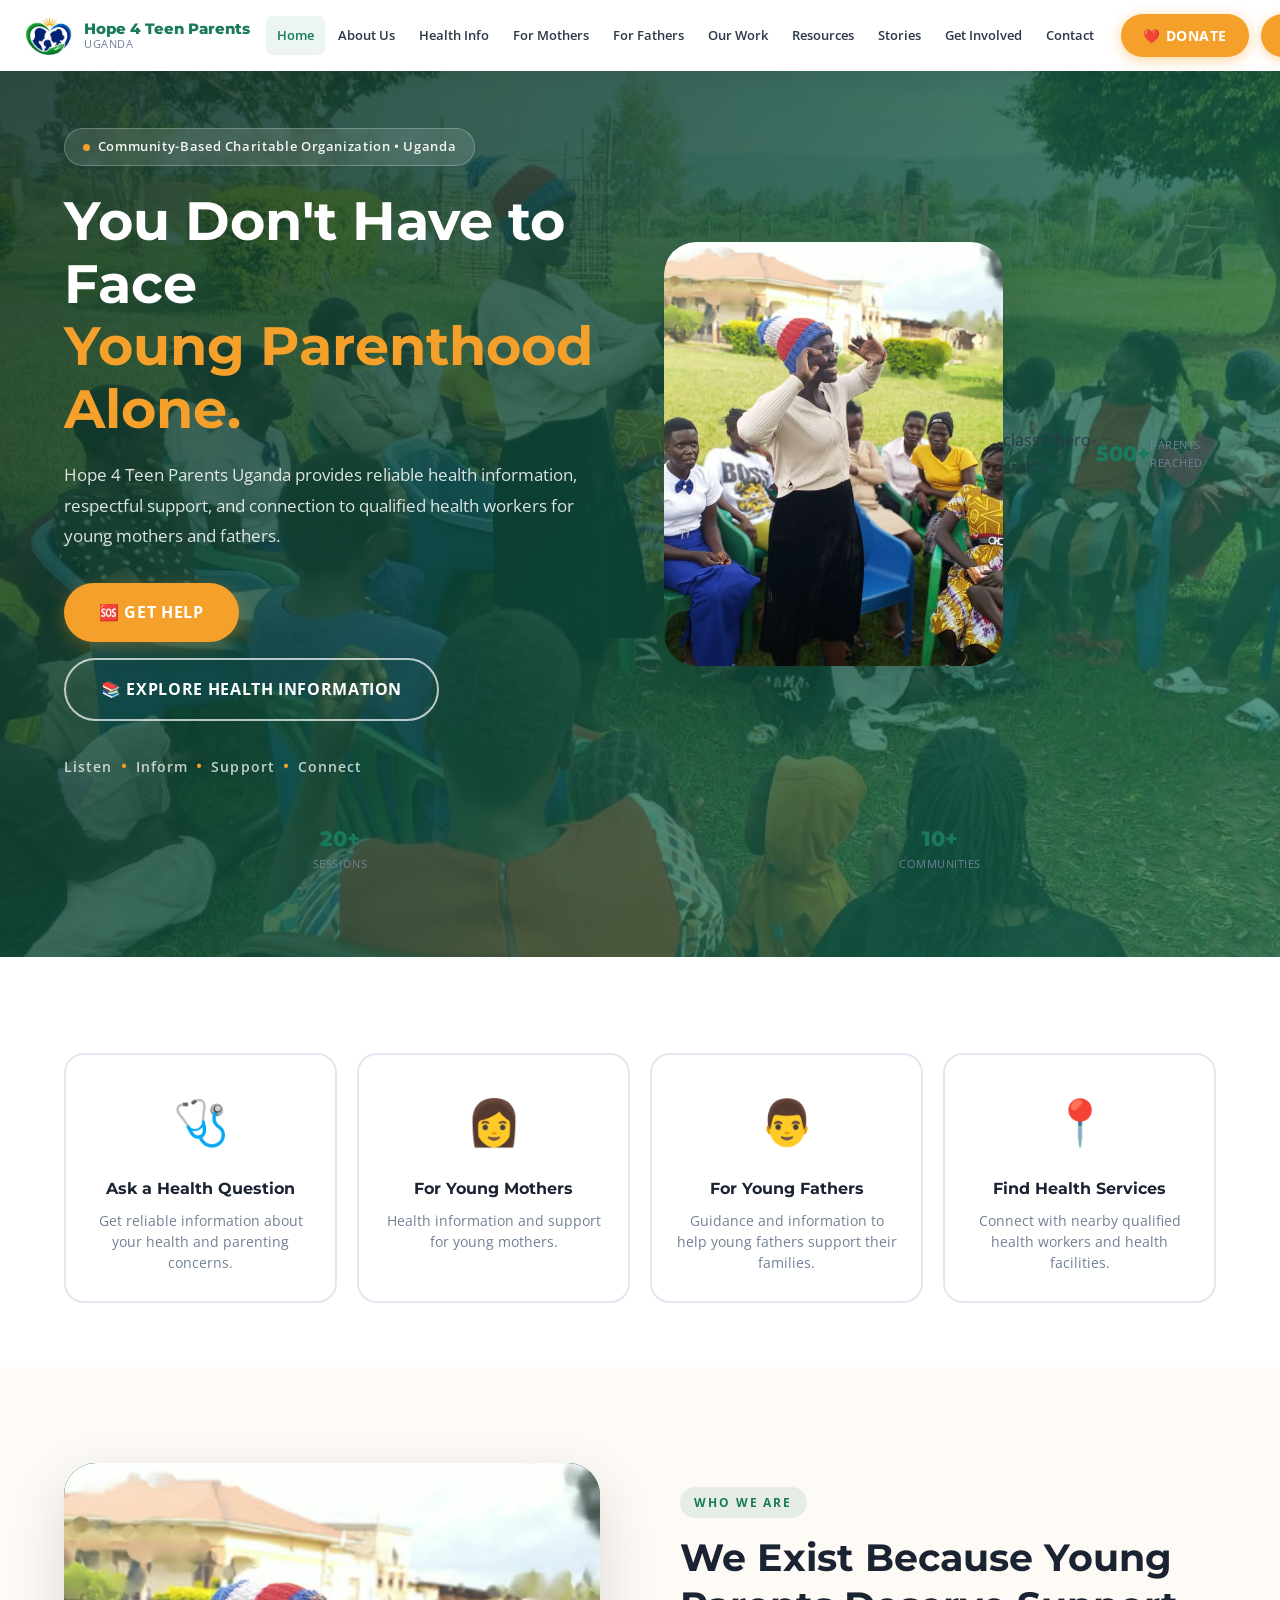
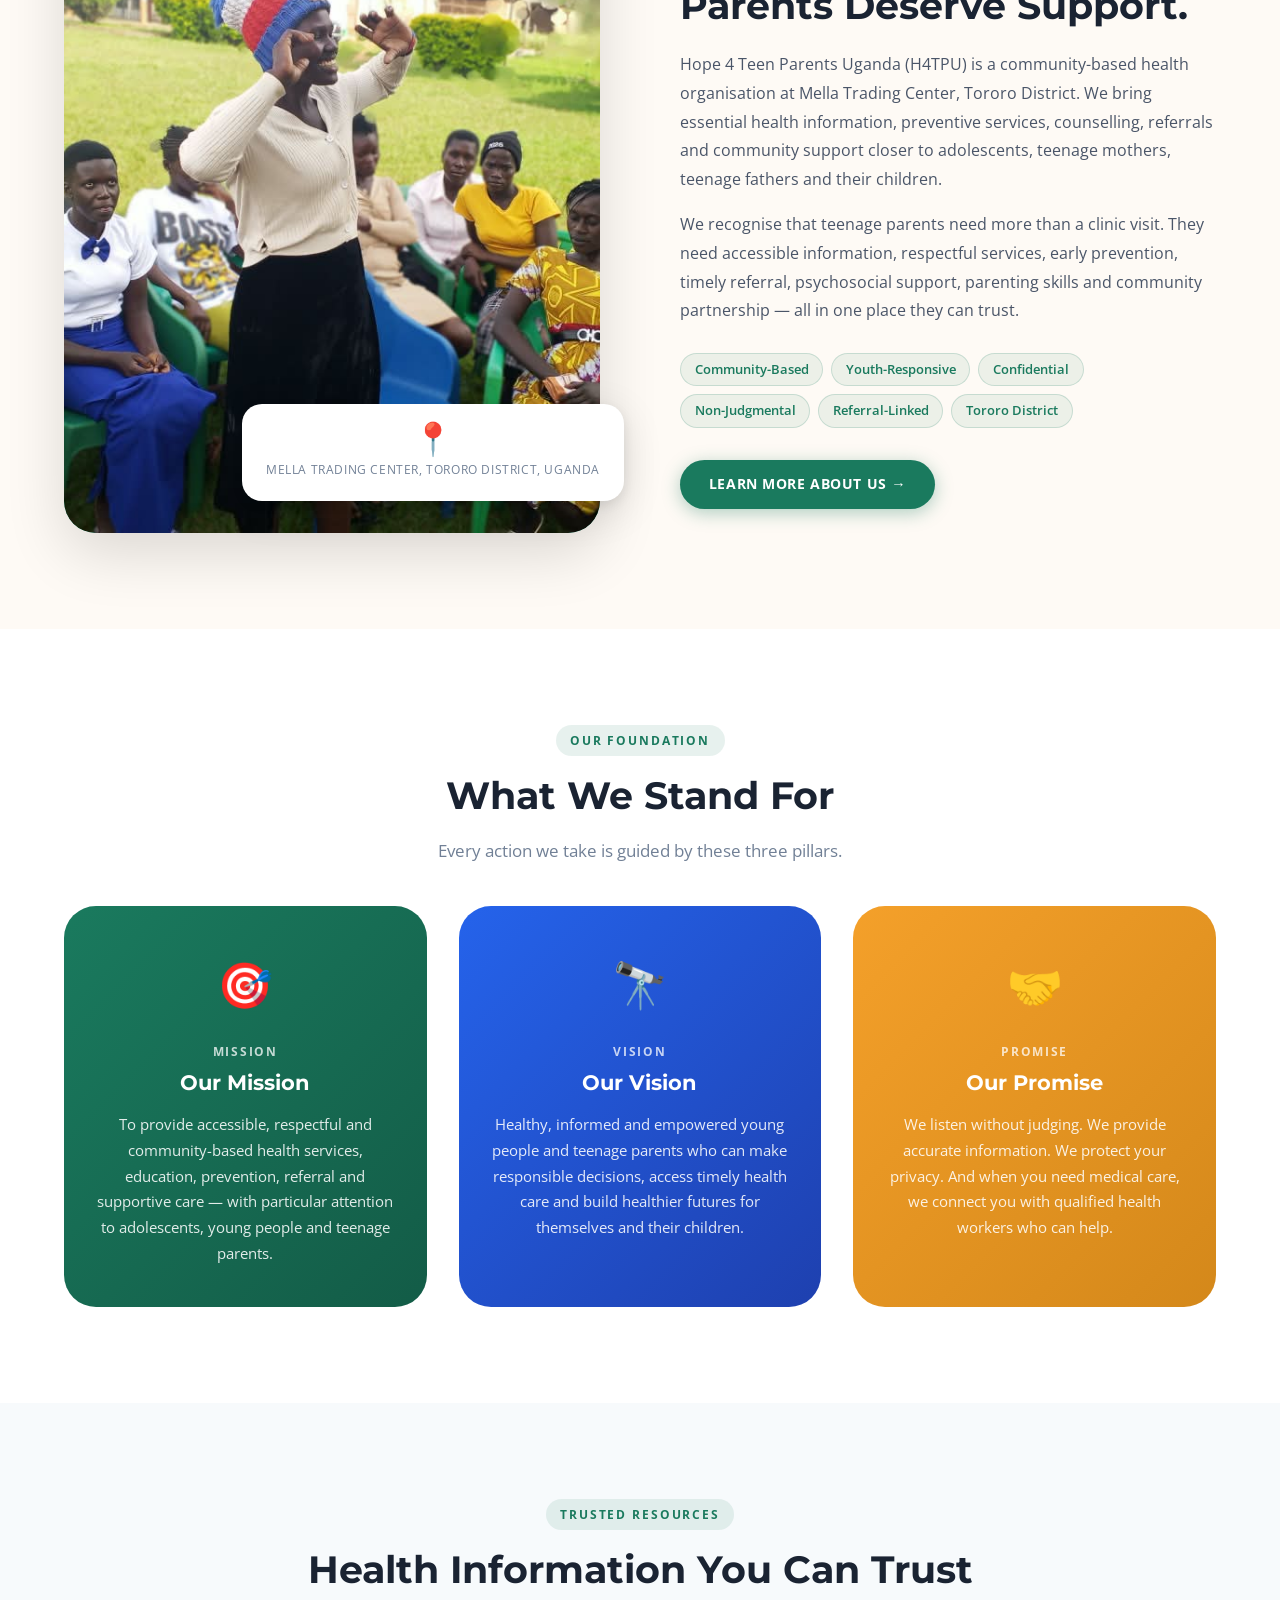
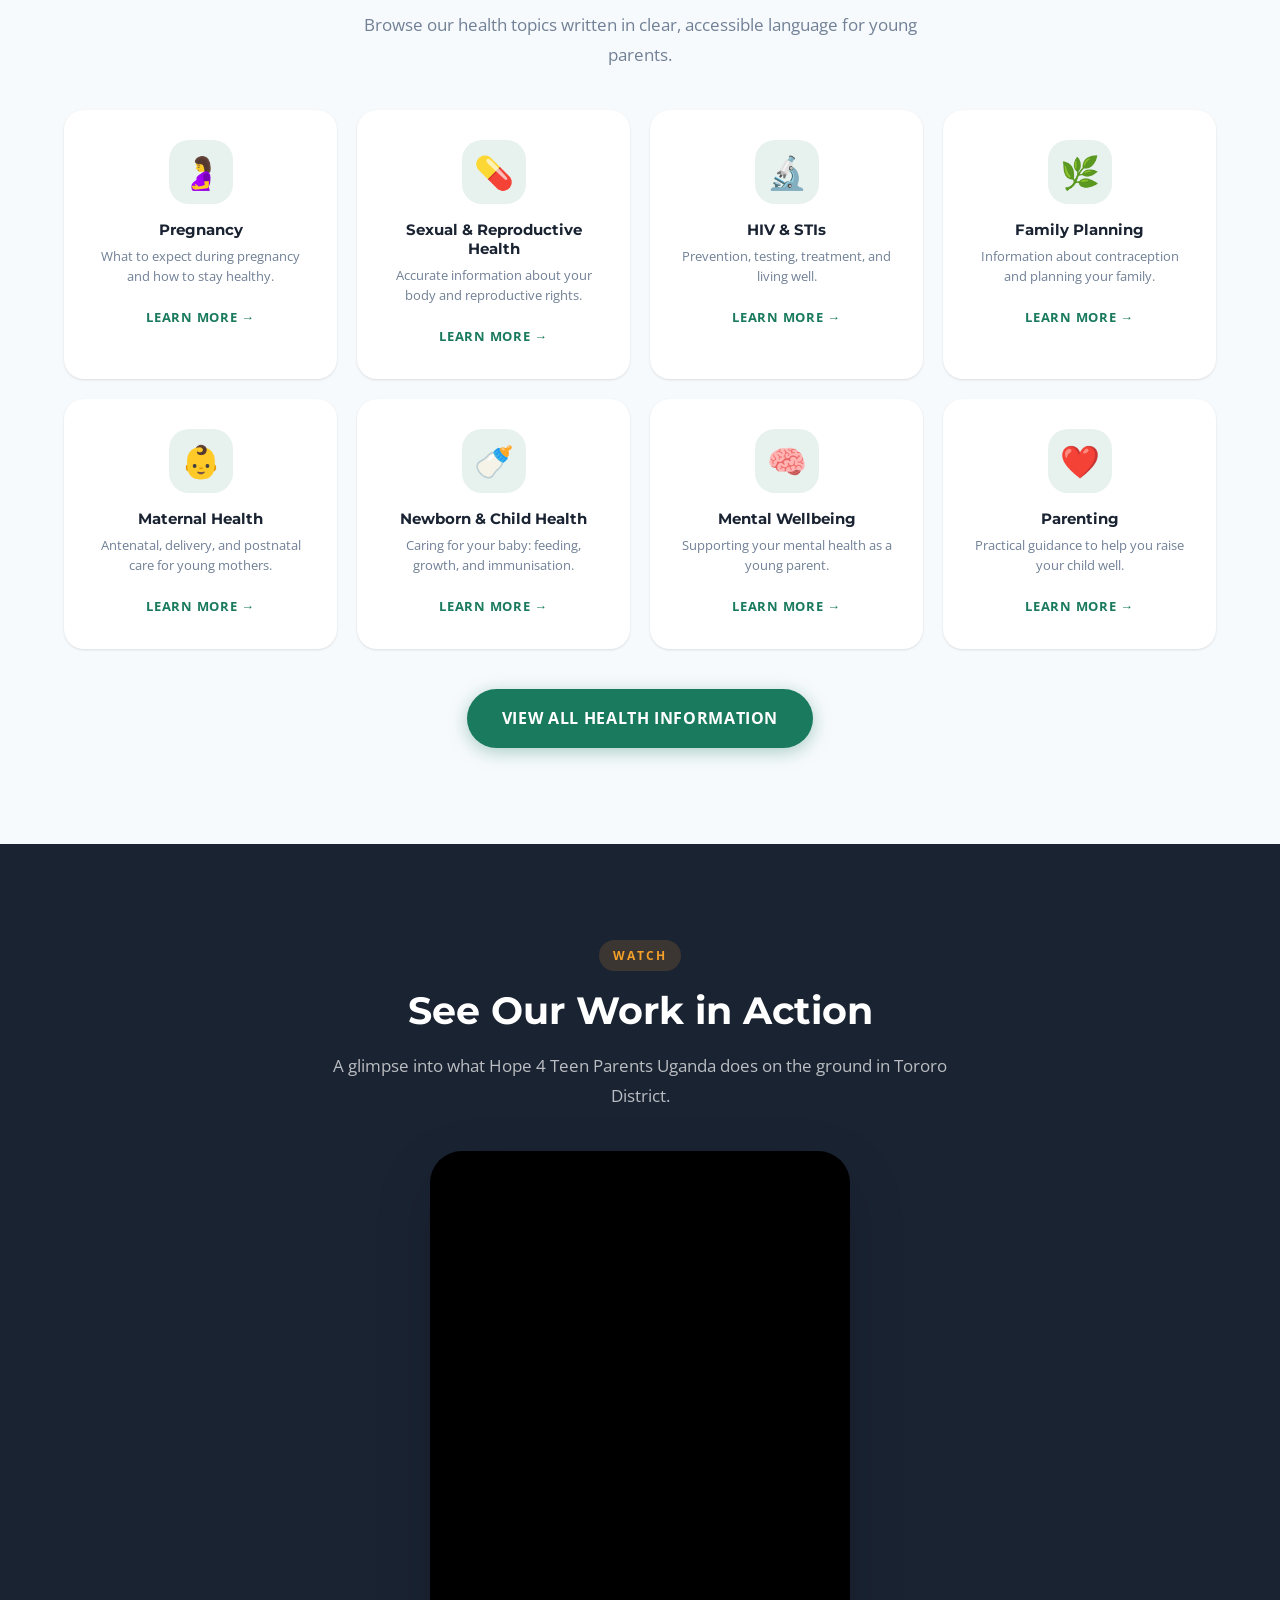
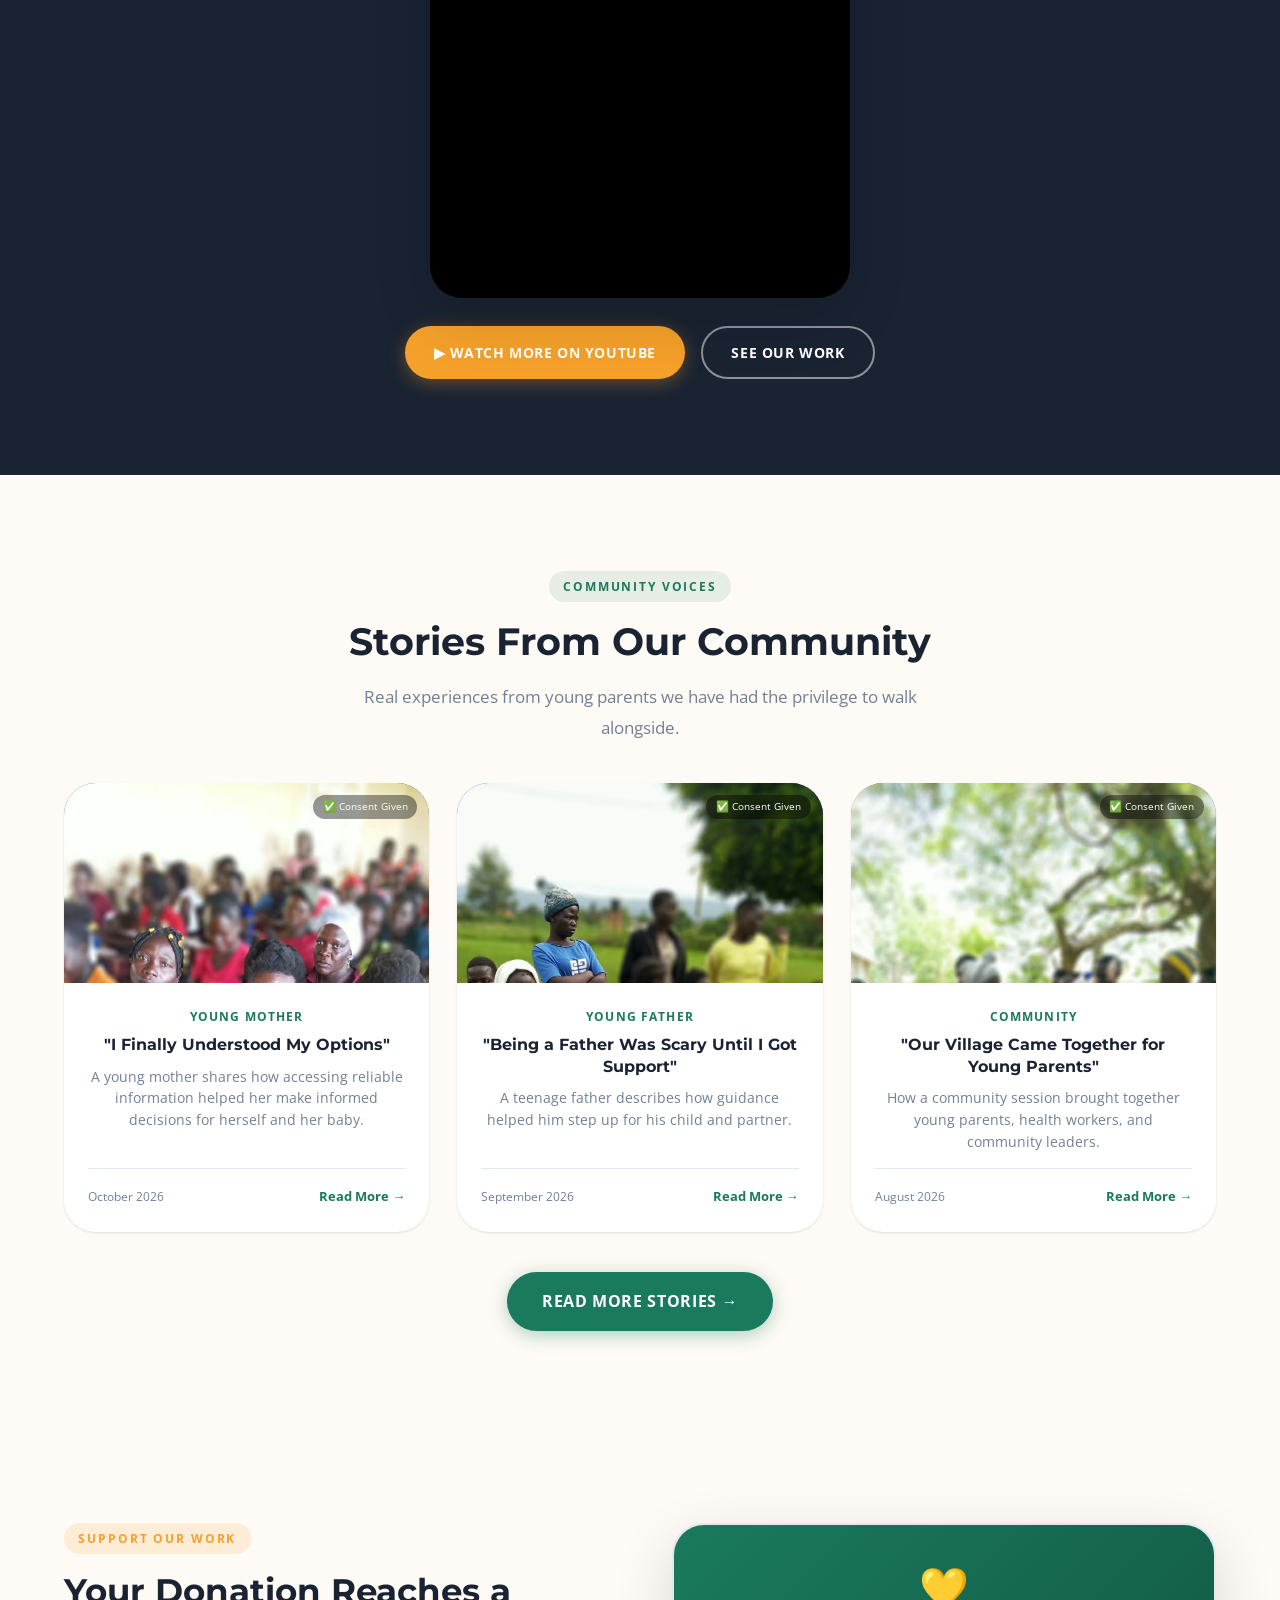
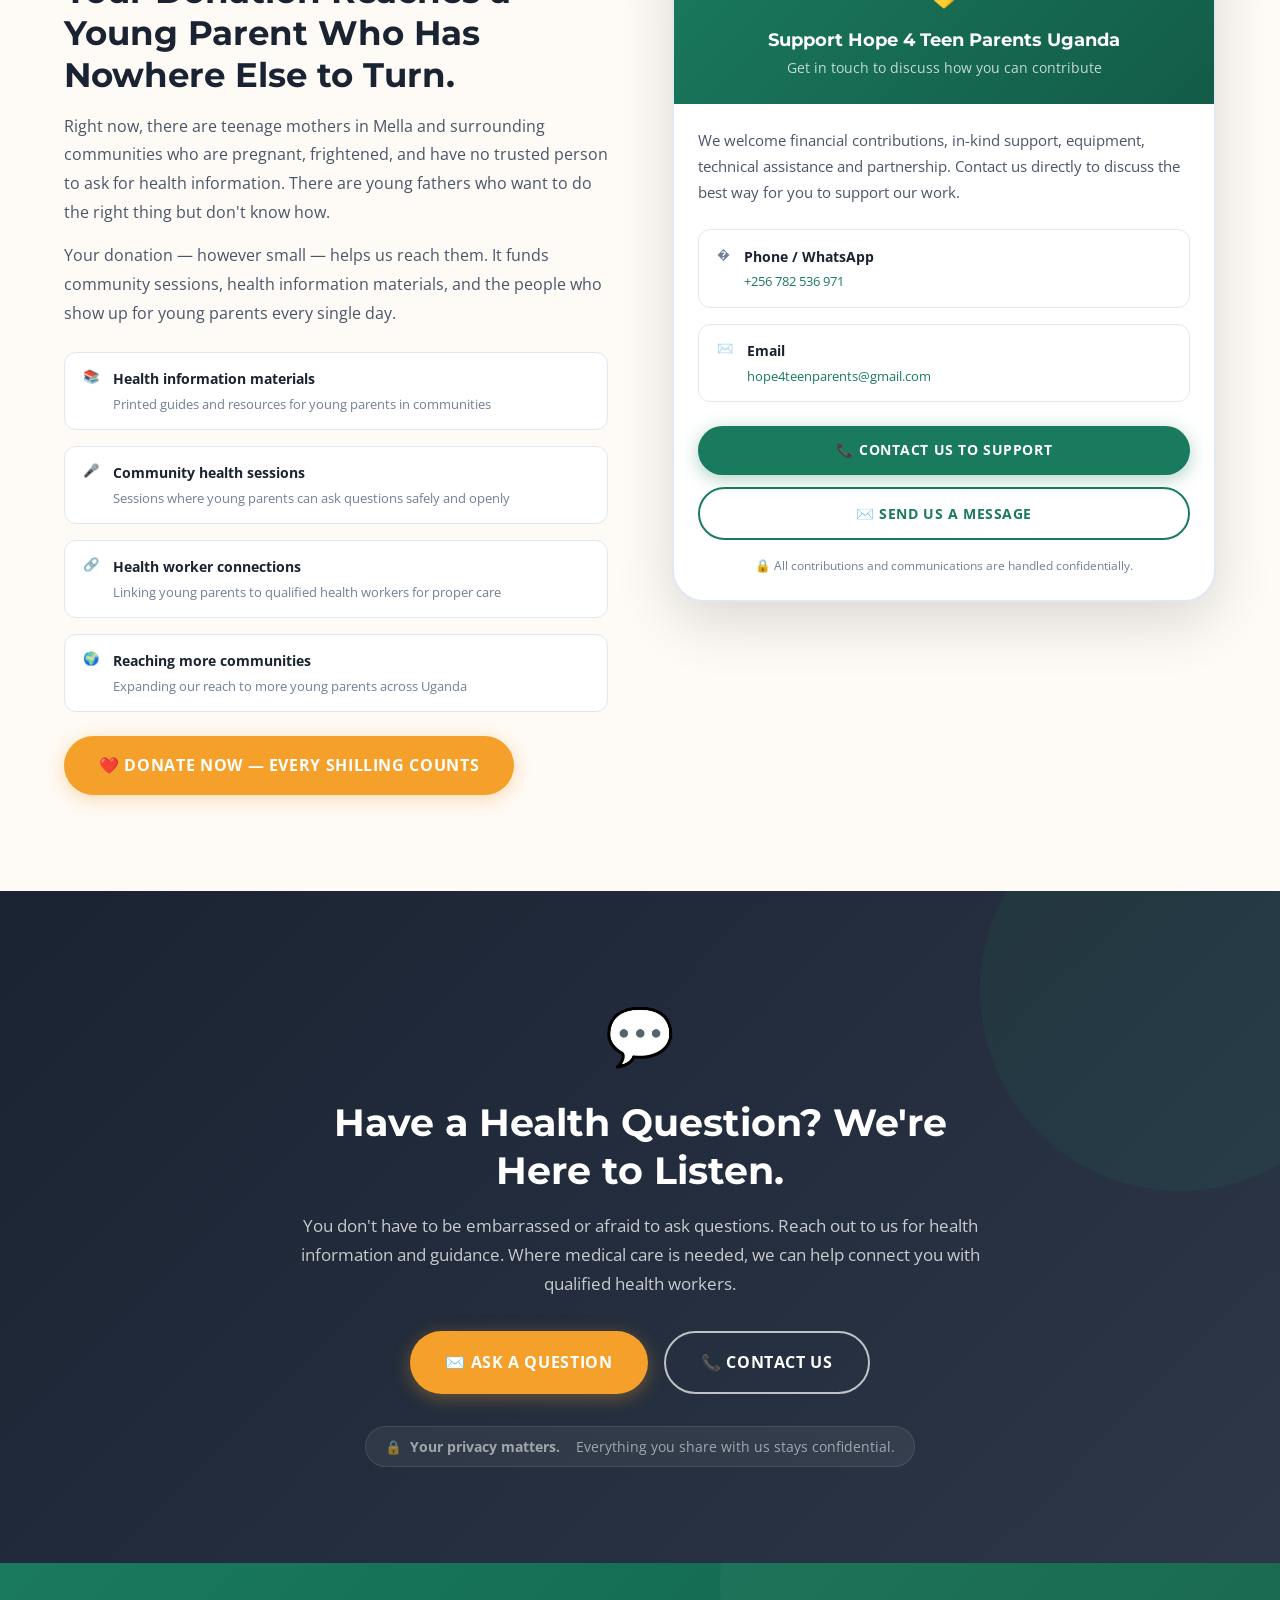
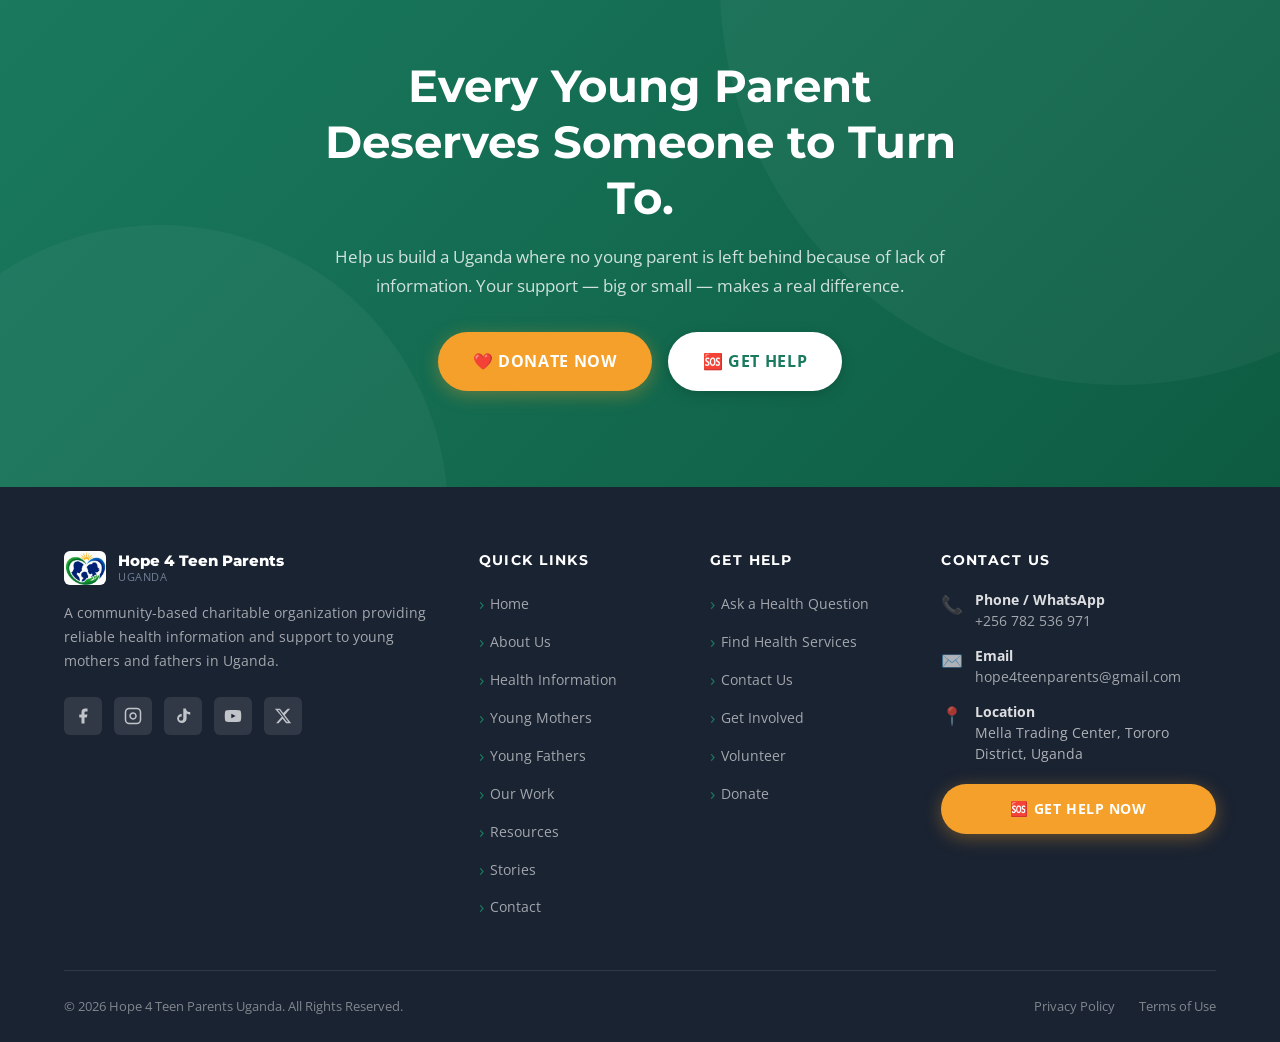
==== index.html @ 25122761 "Add Google Search Console verification tag" ====
﻿<!DOCTYPE html>
<html lang="en">
<head>
  <meta charset="UTF-8" />
  <meta name="viewport" content="width=device-width, initial-scale=1.0" />
  <meta name="description" content="Hope 4 Teen Parents Uganda provides reliable health information, respectful support and connection to qualified health workers for young mothers and fathers in Tororo District, Uganda." />
  <meta name="keywords" content="young parents Uganda, teenage mothers Uganda, teenage fathers Uganda, adolescent health Uganda, Tororo District health, maternal health Uganda, reproductive health Uganda, Hope 4 Teen Parents, community health Mella Trading Center" />
  <meta name="author" content="Hope 4 Teen Parents Uganda" />
  <meta name="robots" content="index, follow" />
  <meta property="og:title" content="Hope 4 Teen Parents Uganda | Health Information & Support for Young Parents" />
  <meta property="og:description" content="Hope 4 Teen Parents Uganda provides reliable health information, respectful support and connection to qualified health workers for young mothers and fathers in Tororo District, Uganda." />
  <meta property="og:url" content="https://edrine2003.github.io/help4teen/index.html" />
  <meta property="og:type" content="website" />
  <meta property="og:image" content="https://edrine2003.github.io/help4teen/w30.jpeg" />
  <meta name="twitter:card" content="summary_large_image" />
  <meta name="twitter:title" content="Hope 4 Teen Parents Uganda | Young Parents Health Support" />
  <meta name="twitter:description" content="Reliable health information and support for young parents in Tororo District, Uganda." />
  <meta name="twitter:image" content="https://edrine2003.github.io/help4teen/w30.jpeg" />
  <meta name="google-site-verification" content="f5GjqcRpHtdXl-nBkxO2Mn6RYJMoobeRhFcm1YEswAI" />
  <link rel="canonical" href="https://edrine2003.github.io/help4teen/index.html" />
  <title>Hope 4 Teen Parents Uganda | Health Information & Support for Young Parents in Tororo District</title>
  <link rel="preconnect" href="https://fonts.googleapis.com" />
  <link rel="preconnect" href="https://fonts.gstatic.com" crossorigin />
  <link href="https://fonts.googleapis.com/css2?family=Montserrat:wght@600;700;800&family=Open+Sans:wght@400;500;600&display=swap" rel="stylesheet" />
  <link rel="icon" href="data:image/svg+xml,<svg xmlns='http://www.w3.org/2000/svg' viewBox='0 0 32 32'><rect width='32' height='32' rx='8' fill='%231a7a5e'/><text x='50%' y='55%' dominant-baseline='middle' text-anchor='middle' font-size='18'>💚</text></svg>" />
  <!-- Structured Data — Google Rich Results -->
  <script type="application/ld+json">
  {
    "@context": "https://schema.org",
    "@type": "NGO",
    "name": "Hope 4 Teen Parents Uganda",
    "alternateName": "H4TPU",
    "url": "https://edrine2003.github.io/help4teen/",
    "logo": "https://edrine2003.github.io/help4teen/logo.png",
    "description": "Hope 4 Teen Parents Uganda is a community-based health organisation providing reliable health information, respectful support and connection to qualified health workers for young mothers and fathers in Tororo District, Uganda.",
    "address": {
      "@type": "PostalAddress",
      "streetAddress": "Mella Trading Center",
      "addressLocality": "Mella",
      "addressRegion": "Tororo District",
      "addressCountry": "UG"
    },
    "contactPoint": [
      {
        "@type": "ContactPoint",
        "telephone": "+256-782-536-971",
        "contactType": "customer support",
        "availableLanguage": "English"
      },
      {
        "@type": "ContactPoint",
        "telephone": "+256-755-057-678",
        "contactType": "customer support",
        "availableLanguage": "English"
      }
    ],
    "email": "hope4teenparents@gmail.com",
    "sameAs": [
      "https://www.facebook.com/HopeTeenparentsuganda",
      "https://www.instagram.com/hope4teenparentsuganda",
      "https://www.tiktok.com/@hope4teenparentsu",
      "https://youtube.com/@hope4teenparentsuganda",
      "https://twitter.com/hope4teenpatent"
    ],
    "areaServed": {
      "@type": "Place",
      "name": "Tororo District, Uganda"
    },
    "knowsAbout": [
      "Adolescent Health",
      "Maternal Health",
      "Reproductive Health",
      "HIV Prevention",
      "Family Planning",
      "Teenage Parents Support",
      "Community Health Education"
    ]
  }
  </script>

  <link rel="stylesheet" href="css/style.css" />
  <link rel="manifest" href="manifest.json" />
  <meta name="theme-color" content="#1a7a5e" />
  <meta name="mobile-web-app-capable" content="yes" />
  <meta name="apple-mobile-web-app-capable" content="yes" />
  <meta name="apple-mobile-web-app-status-bar-style" content="black-translucent" />
  <meta name="apple-mobile-web-app-title" content="H4TPU" />
  <link rel="apple-touch-icon" href="logo.png" />
</head>
<body>

  <!-- HEADER -->
  <header class="site-header" id="site-header" role="banner">
    <div class="header-inner">
      <a href="index.html" class="logo" aria-label="Hope 4 Teen Parents Uganda — Home">
        <div class="logo-icon logo-icon--img" aria-hidden="true">
          <img src="logo.png" alt="Hope 4 Teen Parents Uganda logo" />
        </div>
        <div class="logo-text">
          <span class="logo-name">Hope 4 Teen Parents</span>
          <span class="logo-sub">Uganda</span>
        </div>
      </a>
      <nav class="main-nav" role="navigation" aria-label="Main navigation">
        <ul class="nav-list">
          <li><a href="index.html" class="active" aria-current="page">Home</a></li>
          <li><a href="about.html">About Us</a></li>
          <li><a href="health-information.html">Health Info</a></li>
          <li><a href="young-mothers.html">For Mothers</a></li>
          <li><a href="young-fathers.html">For Fathers</a></li>
          <li><a href="our-work.html">Our Work</a></li>
          <li><a href="resources.html">Resources</a></li>
          <li><a href="stories.html">Stories</a></li>
          <li><a href="get-involved.html">Get Involved</a></li>
          <li><a href="contact.html">Contact</a></li>
        </ul>
      </nav>
      <div class="header-actions">
        <a href="get-involved.html#donate" class="btn btn-donate">❤️ DONATE</a>
        <a href="contact.html" class="btn btn-get-help">🆘 GET HELP</a>
        <button class="hamburger" id="hamburger" aria-label="Open navigation menu" aria-expanded="false" aria-controls="mobile-nav">
          <span></span><span></span><span></span>
        </button>
      </div>
    </div>
  </header>

  <!-- MOBILE NAV -->
  <nav class="mobile-nav" id="mobile-nav" aria-label="Mobile navigation">
    <ul class="mobile-nav-list">
      <li><a href="index.html">🏠 Home</a></li>
      <li><a href="about.html">ℹ️ About Us</a></li>
      <li><a href="health-information.html">🩺 Health Information</a></li>
      <li><a href="young-mothers.html">👩 For Young Mothers</a></li>
      <li><a href="young-fathers.html">👨 For Young Fathers</a></li>
      <li><a href="our-work.html">⚙️ Our Work</a></li>
      <li><a href="resources.html">📚 Resources</a></li>
      <li><a href="stories.html">📖 Stories</a></li>
      <li><a href="get-involved.html">🤝 Get Involved</a></li>
      <li><a href="contact.html">📞 Contact</a></li>
    </ul>
    <div class="mobile-nav-footer">
      <a href="contact.html" class="btn btn-primary btn-lg" style="justify-content:center;">🆘 GET HELP NOW</a>
      <a href="get-involved.html#donate" class="btn btn-secondary btn-lg" style="justify-content:center;">❤️ Donate</a>
    </div>
  </nav>

  <main>

    <!-- HERO -->
    <section class="hero" aria-labelledby="hero-heading">
      <div class="hero-bg-shapes" aria-hidden="true">
        <div class="hero-shape hero-shape-1"></div>
        <div class="hero-shape hero-shape-2"></div>
        <div class="hero-shape hero-shape-3"></div>
      </div>
      <div class="hero-container">
        <div class="hero-content">
          <div class="hero-badge">
            <span class="dot" aria-hidden="true"></span>
            Community-Based Charitable Organization &bull; Uganda
          </div>
          <h1 class="hero-title" id="hero-heading">
            You Don't Have to Face
            <span class="highlight">Young Parenthood Alone.</span>
          </h1>
          <p class="hero-text">
            Hope 4 Teen Parents Uganda provides reliable health information, respectful support, and connection to qualified health workers for young mothers and fathers.
          </p>
          <div class="hero-buttons">
            <a href="contact.html" class="btn btn-secondary btn-lg">🆘 GET HELP</a>
            <a href="health-information.html" class="btn btn-outline btn-lg">📚 Explore Health Information</a>
          </div>
          <div class="hero-trust">
            <span>Listen</span><span class="divider">•</span>
            <span>Inform</span><span class="divider">•</span>
            <span>Support</span><span class="divider">•</span>
            <span>Connect</span>
          </div>
        </div>
        <div class="hero-visual" aria-hidden="true">
          <div class="hero-image-frame">
            <img src="w30.jpeg" alt="Community facilitator leading a health session for young parents in Tororo District, Uganda" />
          </div> class="hero-stat"><span class="hero-stat-num" data-stat>500+</span><span class="hero-stat-label">Parents Reached</span></div>
            <div class="hero-stat"><span class="hero-stat-num" data-stat>20+</span><span class="hero-stat-label">Sessions</span></div>
            <div class="hero-stat"><span class="hero-stat-num" data-stat>10+</span><span class="hero-stat-label">Communities</span></div>
          </div>
        </div>
      </div>
    </section>

    <!-- QUICK HELP -->
    <section class="quick-help" aria-label="Quick help links">
      <div class="container">
        <div class="quick-help-grid">
          <a href="contact.html" class="quick-card reveal">
            <span class="quick-card-icon" aria-hidden="true">🩺</span>
            <div class="quick-card-title">Ask a Health Question</div>
            <p class="quick-card-text">Get reliable information about your health and parenting concerns.</p>
          </a>
          <a href="young-mothers.html" class="quick-card accent-rose reveal reveal-delay-1">
            <span class="quick-card-icon" aria-hidden="true">👩</span>
            <div class="quick-card-title">For Young Mothers</div>
            <p class="quick-card-text">Health information and support for young mothers.</p>
          </a>
          <a href="young-fathers.html" class="quick-card accent-amber reveal reveal-delay-2">
            <span class="quick-card-icon" aria-hidden="true">👨</span>
            <div class="quick-card-title">For Young Fathers</div>
            <p class="quick-card-text">Guidance and information to help young fathers support their families.</p>
          </a>
          <a href="contact.c41210.155.170tml" class="quick-card reveal reveal-delay-3">
            <span class="quick-card-icon" aria-hidden="true">📍</span>
            <div class="quick-card-title">Find Health Services</div>
            <p class="quick-card-text">Connect with nearby qualified health workers and health facilities.</p>
          </a>
        </div>
      </div>
    </section>

    <!-- BRIEF ABOUT -->
    <section class="about section-padding" aria-labelledby="about-heading">
      <div class="container">
        <div class="about-grid">
          <div class="about-image-wrap reveal">
            <div class="about-image-box about-image-box--photo" role="img" aria-label="Young parents reviewing health information together">
              <img src="w30.jpeg" alt="Community facilitator leading a session for young parents in Tororo District, Uganda" />
            </div>
            <div class="about-badge"><span class="about-badge-num">📍</span><span class="about-badge-label">Mella Trading Center, Tororo District, Uganda</span></div>
          </div>
          <div class="about-content reveal reveal-delay-2">
            <span class="section-label">Who We Are</span>
            <h2 id="about-heading">We Exist Because Young Parents Deserve Support.</h2>
            <p>Hope 4 Teen Parents Uganda (H4TPU) is a community-based health organisation at Mella Trading Center, Tororo District. We bring essential health information, preventive services, counselling, referrals and community support closer to adolescents, teenage mothers, teenage fathers and their children.</p>
            <p>We recognise that teenage parents need more than a clinic visit. They need accessible information, respectful services, early prevention, timely referral, psychosocial support, parenting skills and community partnership — all in one place they can trust.</p>
            <div class="about-tags">
              <span class="tag">Community-Based</span>
              <span class="tag">Youth-Responsive</span>
              <span class="tag">Confidential</span>
              <span class="tag">Non-Judgmental</span>
              <span class="tag">Referral-Linked</span>
              <span class="tag">Tororo District</span>
            </div>
            <a href="about.html" class="btn btn-primary">Learn More About Us →</a>
          </div>
        </div>
      </div>
    </section>

    <!-- MISSION / VISION / PROMISE -->
    <section class="mvp section-padding" aria-labelledby="mvp-heading">
      <div class="container text-center">
        <span class="section-label">Our Foundation</span>
        <h2 id="mvp-heading" class="section-title">What We Stand For</h2>
        <p class="section-subtitle">Every action we take is guided by these three pillars.</p>
        <div class="mvp-grid">
          <div class="mvp-card mission reveal">
            <span class="mvp-icon" aria-hidden="true">🎯</span>
            <div class="mvp-label">Mission</div>
            <h3>Our Mission</h3>
            <p>To provide accessible, respectful and community-based health services, education, prevention, referral and supportive care — with particular attention to adolescents, young people and teenage parents.</p>
          </div>
          <div class="mvp-card vision reveal reveal-delay-2">
            <span class="mvp-icon" aria-hidden="true">🔭</span>
            <div class="mvp-label">Vision</div>
            <h3>Our Vision</h3>
            <p>Healthy, informed and empowered young people and teenage parents who can make responsible decisions, access timely health care and build healthier futures for themselves and their children.</p>
          </div>
          <div class="mvp-card promise reveal reveal-delay-4">
            <span class="mvp-icon" aria-hidden="true">🤝</span>
            <div class="mvp-label">Promise</div>
            <h3>Our Promise</h3>
            <p>We listen without judging. We provide accurate information. We protect your privacy. And when you need medical care, we connect you with qualified health workers who can help.</p>
          </div>
        </div>
      </div>
    </section>

    <!-- HEALTH TOPICS PREVIEW -->
    <section class="health-info section-padding" aria-labelledby="health-preview-heading">
      <div class="container text-center">
        <span class="section-label">Trusted Resources</span>
        <h2 id="health-preview-heading" class="section-title">Health Information You Can Trust</h2>
        <p class="section-subtitle">Browse our health topics written in clear, accessible language for young parents.</p>
        <div class="health-grid">
          <article class="health-card reveal"><div class="health-card-icon">🤰</div><h4>Pregnancy</h4><p>What to expect during pregnancy and how to stay healthy.</p><a href="health-information.html" class="btn-link">Learn More →</a></article>
          <article class="health-card reveal reveal-delay-1"><div class="health-card-icon">💊</div><h4>Sexual &amp; Reproductive Health</h4><p>Accurate information about your body and reproductive rights.</p><a href="health-information.html" class="btn-link">Learn More →</a></article>
          <article class="health-card reveal reveal-delay-2"><div class="health-card-icon">🔬</div><h4>HIV &amp; STIs</h4><p>Prevention, testing, treatment, and living well.</p><a href="health-information.html" class="btn-link">Learn More →</a></article>
          <article class="health-card reveal reveal-delay-3"><div class="health-card-icon">🌿</div><h4>Family Planning</h4><p>Information about contraception and planning your family.</p><a href="health-information.html" class="btn-link">Learn More →</a></article>
          <article class="health-card reveal"><div class="health-card-icon">👶</div><h4>Maternal Health</h4><p>Antenatal, delivery, and postnatal care for young mothers.</p><a href="health-information.html" class="btn-link">Learn More →</a></article>
          <article class="health-card reveal reveal-delay-1"><div class="health-card-icon">🍼</div><h4>Newborn &amp; Child Health</h4><p>Caring for your baby: feeding, growth, and immunisation.</p><a href="health-information.html" class="btn-link">Learn More →</a></article>
          <article class="health-card reveal reveal-delay-2"><div class="health-card-icon">🧠</div><h4>Mental Wellbeing</h4><p>Supporting your mental health as a young parent.</p><a href="health-information.html" class="btn-link">Learn More →</a></article>
          <article class="health-card reveal reveal-delay-3"><div class="health-card-icon">❤️</div><h4>Parenting</h4><p>Practical guidance to help you raise your child well.</p><a href="health-information.html" class="btn-link">Learn More →</a></article>
        </div>
        <a href="health-information.html" class="btn btn-primary btn-lg">View All Health Information</a>
      </div>
    </section>

    <!-- VIDEO SECTION -->
    <section class="section-padding" style="background:var(--color-dark);" aria-labelledby="video-heading">
      <div class="container text-center">
        <span class="section-label" style="color:var(--color-secondary);background:rgba(244,160,42,0.15);">Watch</span>
        <h2 id="video-heading" class="section-title" style="color:white;">See Our Work in Action</h2>
        <p class="section-subtitle" style="color:rgba(255,255,255,0.7);">A glimpse into what Hope 4 Teen Parents Uganda does on the ground in Tororo District.</p>

        <div class="video-wrap reveal">
          <iframe
            src="https://www.youtube.com/embed/IP9wIBCWex0"
            title="Hope 4 Teen Parents Uganda — Community Health Session"
            frameborder="0"
            allow="accelerometer; autoplay; clipboard-write; encrypted-media; gyroscope; picture-in-picture"
            allowfullscreen
            loading="lazy">
          </iframe>
        </div>

        <div style="margin-top:1.75rem;display:flex;gap:1rem;justify-content:center;flex-wrap:wrap;">
          <a href="https://youtube.com/@hope4teenparentsuganda?si=vQItVOc5aU5wI0wI" target="_blank" rel="noopener noreferrer" class="btn btn-secondary">
            ▶ Watch More on YouTube
          </a>
          <a href="our-work.html" class="btn btn-outline" style="color:white;border-color:rgba(255,255,255,0.5);">
            See Our Work
          </a>
        </div>
      </div>
    </section>

    <!-- STORIES PREVIEW -->
    <section class="stories section-padding" aria-labelledby="stories-preview-heading">
      <div class="container text-center">
        <span class="section-label">Community Voices</span>
        <h2 id="stories-preview-heading" class="section-title">Stories From Our Community</h2>
        <p class="section-subtitle">Real experiences from young parents we have had the privilege to walk alongside.</p>
        <div class="stories-grid">
          <article class="story-card reveal">
            <div class="story-image story-image--photo" role="img" aria-label="Young mothers community session">
              <img src="w20.jpeg" alt="Young mothers attending a community health session" />
              <span class="story-consent-badge">✅ Consent Given</span>
            </div>
            <div class="story-body">
              <div class="story-category">Young Mother</div>
              <h3 class="story-title">"I Finally Understood My Options"</h3>
              <p class="story-excerpt">A young mother shares how accessing reliable information helped her make informed decisions for herself and her baby.</p>
              <div class="story-meta"><span class="story-date">October 2026</span><a href="stories.html" class="btn-text">Read More →</a></div>
            </div>
          </article>
          <article class="story-card reveal reveal-delay-2">
            <div class="story-image story-image--photo img-2" role="img" aria-label="Young father story">
              <img src="w25.jpeg" alt="Facilitator addressing young men at a community session" />
              <span class="story-consent-badge">✅ Consent Given</span>
            </div>
            <div class="story-body">
              <div class="story-category">Young Father</div>
              <h3 class="story-title">"Being a Father Was Scary Until I Got Support"</h3>
              <p class="story-excerpt">A teenage father describes how guidance helped him step up for his child and partner.</p>
              <div class="story-meta"><span class="story-date">September 2026</span><a href="stories.html" class="btn-text">Read More →</a></div>
            </div>
          </article>
          <article class="story-card reveal reveal-delay-4">
            <div class="story-image story-image--photo img-3" role="img" aria-label="Community story">
              <img src="w7.jpeg" alt="Health worker and community members at an outdoor outreach session" />
              <span class="story-consent-badge">✅ Consent Given</span>
            </div>
            <div class="story-body">
              <div class="story-category">Community</div>
              <h3 class="story-title">"Our Village Came Together for Young Parents"</h3>
              <p class="story-excerpt">How a community session brought together young parents, health workers, and community leaders.</p>
              <div class="story-meta"><span class="story-date">August 2026</span><a href="stories.html" class="btn-text">Read More →</a></div>
            </div>
          </article>
        </div>
        <a href="stories.html" class="btn btn-primary btn-lg">Read More Stories →</a>
      </div>
    </section>

    <!-- DONATE SECTION -->
    <section class="donate-section section-padding" id="donate" aria-labelledby="donate-heading">
      <div class="container">
        <div class="donate-inner">

          <div class="donate-content reveal">
            <span class="section-label" style="color:var(--color-secondary);background:rgba(244,160,42,0.15);">Support Our Work</span>
            <h2 id="donate-heading">Your Donation Reaches a Young Parent Who Has Nowhere Else to Turn.</h2>
            <p>Right now, there are teenage mothers in Mella and surrounding communities who are pregnant, frightened, and have no trusted person to ask for health information. There are young fathers who want to do the right thing but don't know how.</p>
            <p>Your donation — however small — helps us reach them. It funds community sessions, health information materials, and the people who show up for young parents every single day.</p>

            <div class="donate-impact-list" aria-label="What your donation funds">
              <div class="donate-impact-item">
                <span class="donate-impact-icon" aria-hidden="true">📚</span>
                <div>
                  <strong>Health information materials</strong>
                  <span>Printed guides and resources for young parents in communities</span>
                </div>
              </div>
              <div class="donate-impact-item">
                <span class="donate-impact-icon" aria-hidden="true">🎤</span>
                <div>
                  <strong>Community health sessions</strong>
                  <span>Sessions where young parents can ask questions safely and openly</span>
                </div>
              </div>
              <div class="donate-impact-item">
                <span class="donate-impact-icon" aria-hidden="true">🔗</span>
                <div>
                  <strong>Health worker connections</strong>
                  <span>Linking young parents to qualified health workers for proper care</span>
                </div>
              </div>
              <div class="donate-impact-item">
                <span class="donate-impact-icon" aria-hidden="true">🌍</span>
                <div>
                  <strong>Reaching more communities</strong>
                  <span>Expanding our reach to more young parents across Uganda</span>
                </div>
              </div>
            </div>

            <a href="get-involved.html#donate" class="btn btn-secondary btn-lg" style="margin-top:1.5rem;">
              ❤️ Donate Now — Every Shilling Counts
            </a>
          </div>

          <div class="donate-box-wrap reveal reveal-delay-2">
            <div class="donate-box">
              <div class="donate-box-header">
                <span aria-hidden="true">💛</span>
                <h3>Support Hope 4 Teen Parents Uganda</h3>
                <p>Get in touch to discuss how you can contribute</p>
              </div>

              <div style="padding:1.5rem;">
                <p style="font-size:0.92rem;color:var(--color-mid);line-height:1.75;margin-bottom:1.5rem;">
                  We welcome financial contributions, in-kind support, equipment, technical assistance and partnership. Contact us directly to discuss the best way for you to support our work.
                </p>

                <div class="donate-impact-list">
                  <div class="donate-impact-item">
                    <span class="donate-impact-icon">�</span>
                    <div><strong>Phone / WhatsApp</strong><span><a href="tel:+256782536971" style="color:var(--color-primary);">+256 782 536 971</a></span></div>
                  </div>
                  <div class="donate-impact-item">
                    <span class="donate-impact-icon">✉️</span>
                    <div><strong>Email</strong><span><a href="mailto:hope4teenparents@gmail.com" style="color:var(--color-primary);">hope4teenparents@gmail.com</a></span></div>
                  </div>
                </div>

                <a href="contact.html" class="btn btn-primary" style="width:100%;justify-content:center;margin-top:1.5rem;">
                  📞 Contact Us to Support
                </a>
                <a href="contact.html" class="btn btn-outline-primary" style="width:100%;justify-content:center;margin-top:0.75rem;">
                  ✉️ Send Us a Message
                </a>

                <p style="font-size:0.78rem;color:var(--color-light);text-align:center;margin-top:1rem;line-height:1.55;">
                  🔒 All contributions and communications are handled confidentially.
                </p>
              </div>

            </div>
          </div>

        </div>
      </div>
    </section>

    <!-- CONFIDENTIAL HELP -->
    <section class="confidential section-padding" aria-labelledby="conf-heading">
      <div class="container">
        <div class="confidential-inner">
          <span class="confidential-icon" aria-hidden="true">💬</span>
          <h2 id="conf-heading">Have a Health Question? We're Here to Listen.</h2>
          <p>You don't have to be embarrassed or afraid to ask questions. Reach out to us for health information and guidance. Where medical care is needed, we can help connect you with qualified health workers.</p>
          <div class="confidential-buttons">
            <a href="contact.html" class="btn btn-secondary btn-lg">✉️ Ask a Question</a>
            <a href="contact.html" class="btn btn-outline btn-lg">📞 Contact Us</a>
          </div>
          <div class="privacy-note">🔒 <strong>Your privacy matters.</strong>&nbsp; Everything you share with us stays confidential.</div>
        </div>
      </div>
    </section>

    <!-- FINAL CTA -->
    <section class="final-cta section-padding" aria-labelledby="cta-heading">
      <div class="container">
        <div class="final-cta-inner">
          <h2 id="cta-heading">Every Young Parent Deserves Someone to Turn To.</h2>
          <p>Help us build a Uganda where no young parent is left behind because of lack of information. Your support — big or small — makes a real difference.</p>
          <div class="final-cta-buttons">
            <a href="get-involved.html#donate" class="btn btn-secondary btn-lg">❤️ DONATE NOW</a>
            <a href="contact.html" class="btn btn-white btn-lg">🆘 GET HELP</a>
          </div>
        </div>
      </div>
    </section>

  </main>

  <!-- FOOTER -->
  <footer class="site-footer" role="contentinfo">
    <div class="container">
      <div class="footer-top">
        <div class="footer-brand">
          <a href="index.html" class="logo"><div class="logo-icon logo-icon--img" aria-hidden="true"><img src="logo.png" alt="Hope 4 Teen Parents Uganda logo" /></div><div class="logo-text"><span class="logo-name">Hope 4 Teen Parents</span><span class="logo-sub">Uganda</span></div></a>
          <p>A community-based charitable organization providing reliable health information and support to young mothers and fathers in Uganda.</p>
          <div class="footer-social">
            <a href="https://www.facebook.com/HopeTeenparentsuganda" class="social-link" aria-label="Facebook" target="_blank" rel="noopener noreferrer"><svg width="18" height="18" viewBox="0 0 24 24" fill="currentColor"><path d="M18 2h-3a5 5 0 0 0-5 5v3H7v4h3v8h4v-8h3l1-4h-4V7a1 1 0 0 1 1-1h3z"/></svg></a>
            <a href="https://www.instagram.com/hope4teenparentsuganda" class="social-link" aria-label="Instagram" target="_blank" rel="noopener noreferrer"><svg width="18" height="18" viewBox="0 0 24 24" fill="none" stroke="currentColor" stroke-width="2"><rect x="2" y="2" width="20" height="20" rx="5"/><path d="M16 11.37A4 4 0 1 1 12.63 8 4 4 0 0 1 16 11.37z"/><line x1="17.5" y1="6.5" x2="17.51" y2="6.5"/></svg></a>
            <a href="https://www.tiktok.com/@hope4teenparentsu" class="social-link" aria-label="TikTok" target="_blank" rel="noopener noreferrer"><svg width="18" height="18" viewBox="0 0 24 24" fill="currentColor"><path d="M19.59 6.69a4.83 4.83 0 0 1-3.77-4.25V2h-3.45v13.67a2.89 2.89 0 0 1-5.77 0 2.89 2.89 0 0 1 2.89-2.89c.28 0 .54.04.79.1V9.01a6.34 6.34 0 0 0-6.13 6.33 6.34 6.34 0 0 0 12.67 0V8.69a8.2 8.2 0 0 0 4.79 1.53V6.77a4.85 4.85 0 0 1-1.02-.08z"/></svg></a>
            <a href="https://youtube.com/@hope4teenparentsuganda?si=vQItVOc5aU5wI0wI" class="social-link" aria-label="YouTube" target="_blank" rel="noopener noreferrer"><svg width="18" height="18" viewBox="0 0 24 24" fill="currentColor"><path d="M22.54 6.42a2.78 2.78 0 0 0-1.95-1.96C18.88 4 12 4 12 4s-6.88 0-8.59.46a2.78 2.78 0 0 0-1.95 1.96A29 29 0 0 0 1 12a29 29 0 0 0 .46 5.58A2.78 2.78 0 0 0 3.41 19.54C5.12 20 12 20 12 20s6.88 0 8.59-.46a2.78 2.78 0 0 0 1.95-1.96A29 29 0 0 0 23 12a29 29 0 0 0-.46-5.58z"/><polygon fill="#1a2332" points="9.75,15.02 15.5,12 9.75,8.98"/></svg></a>
            <a href="https://twitter.com/hope4teenpatent" class="social-link" aria-label="Twitter / X" target="_blank" rel="noopener noreferrer"><svg width="18" height="18" viewBox="0 0 24 24" fill="currentColor"><path d="M18.244 2.25h3.308l-7.227 8.26 8.502 11.24H16.17l-4.714-6.231-5.401 6.231H2.747l7.73-8.835L1.254 2.25H8.08l4.261 5.632 5.903-5.632zm-1.161 17.52h1.833L7.084 4.126H5.117z"/></svg></a>
          </div>
        </div>
        <div class="footer-col">
          <h4>Quick Links</h4>
          <ul class="footer-links">
            <li><a href="index.html">Home</a></li>
            <li><a href="about.html">About Us</a></li>
            <li><a href="health-information.html">Health Information</a></li>
            <li><a href="young-mothers.html">Young Mothers</a></li>
            <li><a href="young-fathers.html">Young Fathers</a></li>
            <li><a href="our-work.html">Our Work</a></li>
            <li><a href="resources.html">Resources</a></li>
            <li><a href="stories.html">Stories</a></li>
            <li><a href="contact.html">Contact</a></li>
          </ul>
        </div>
        <div class="footer-col">
          <h4>Get Help</h4>
          <ul class="footer-links">
            <li><a href="contact.html">Ask a Health Question</a></li>
            <li><a href="contact.html">Find Health Services</a></li>
            <li><a href="contact.html">Contact Us</a></li>
            <li><a href="get-involved.html">Get Involved</a></li>
            <li><a href="get-involved.html">Volunteer</a></li>
            <li><a href="get-involved.html">Donate</a></li>
          </ul>
        </div>
        <div class="footer-col">
          <h4>Contact Us</h4>
          <div class="footer-contact-item"><span class="icon">📞</span><span><strong style="color:rgba(255,255,255,0.85);">Phone / WhatsApp</strong><br><a href="tel:+256782536971" style="color:rgba(255,255,255,0.6);">+256 782 536 971</a></span></div>
          <div class="footer-contact-item"><span class="icon">✉️</span><span><strong style="color:rgba(255,255,255,0.85);">Email</strong><br><a href="mailto:hope4teenparents@gmail.com" style="color:rgba(255,255,255,0.6);">hope4teenparents@gmail.com</a></span></div>
          <div class="footer-contact-item"><span class="icon">📍</span><span><strong style="color:rgba(255,255,255,0.85);">Location</strong><br>Mella Trading Center, Tororo District, Uganda</span></div>
          <div class="footer-contact-item" style="margin-top:1.25rem;"><a href="contact.html" class="btn btn-secondary" style="width:100%;justify-content:center;">🆘 GET HELP NOW</a></div>
        </div>
      </div>
      <div class="footer-bottom">
        <div class="footer-bottom-left">&copy; 2026 Hope 4 Teen Parents Uganda. All Rights Reserved.</div>
        <div class="footer-bottom-right"><a href="#">Privacy Policy</a><a href="#">Terms of Use</a></div>
      </div>
    </div>
  </footer>

  <script src="js/main.js"></script>

  <!-- PWA Install Banner -->
  <div class="pwa-install-banner" id="pwa-banner" role="complementary" aria-label="Install app">
    <div class="pwa-banner-icon">
      <img src="logo.png" alt="Hope 4 Teen Parents Uganda" />
    </div>
    <div class="pwa-banner-text">
      <strong>Install as App</strong>
      <span>Add to your home screen — works offline</span>
    </div>
    <div class="pwa-banner-actions">
      <button class="pwa-install-btn" id="pwa-install-btn">Install</button>
      <button class="pwa-dismiss-btn" id="pwa-dismiss-btn" aria-label="Dismiss">✕</button>
    </div>
  </div>
  <script>
    if ('serviceWorker' in navigator) {
      window.addEventListener('load', () => {
        navigator.serviceWorker.register('/help4teen/service-worker.js')
          .then(reg => console.log('SW registered'))
          .catch(err => console.log('SW error', err));
      });
    }
  </script>
</body>
</html>
---- css/style.css ----
/* =========================================================
   HOPE FOR YOUNG PARENTS UGANDA — Main Stylesheet
   ========================================================= */

/* --- CSS Custom Properties --- */
:root {
  /* Brand Colors */
  --color-primary: #1a7a5e;        /* Deep teal-green — trust, health */
  --color-primary-dark: #135c47;
  --color-primary-light: #2da67e;
  --color-secondary: #f4a02a;      /* Warm amber — warmth, hope */
  --color-secondary-dark: #d4881a;
  --color-accent: #e05c7a;         /* Soft rose — youth, care */
  --color-accent-light: #fce8ed;

  /* Neutrals */
  --color-dark: #1a2332;
  --color-dark-2: #2d3748;
  --color-mid: #4a5568;
  --color-light: #718096;
  --color-border: #e2e8f0;
  --color-bg-light: #f7fafc;
  --color-bg-cream: #fefaf5;
  --color-white: #ffffff;

  /* Typography */
  --font-heading: 'Montserrat', 'Segoe UI', sans-serif;
  --font-body: 'Open Sans', 'Segoe UI', sans-serif;

  /* Spacing */
  --space-xs: 0.5rem;
  --space-sm: 1rem;
  --space-md: 1.5rem;
  --space-lg: 2.5rem;
  --space-xl: 4rem;
  --space-2xl: 6rem;

  /* Border Radius */
  --radius-sm: 6px;
  --radius-md: 12px;
  --radius-lg: 20px;
  --radius-xl: 32px;
  --radius-full: 9999px;

  /* Shadows */
  --shadow-sm: 0 1px 3px rgba(0,0,0,0.08), 0 1px 2px rgba(0,0,0,0.04);
  --shadow-md: 0 4px 16px rgba(0,0,0,0.10), 0 2px 6px rgba(0,0,0,0.06);
  --shadow-lg: 0 10px 40px rgba(0,0,0,0.12), 0 4px 12px rgba(0,0,0,0.08);
  --shadow-xl: 0 20px 60px rgba(0,0,0,0.14);

  /* Transitions */
  --transition-fast: 0.18s ease;
  --transition-base: 0.28s ease;
  --transition-slow: 0.45s ease;
}

/* --- Reset & Base --- */
*, *::before, *::after {
  box-sizing: border-box;
  margin: 0;
  padding: 0;
}

html {
  scroll-behavior: smooth;
  font-size: 16px;
}

body {
  font-family: var(--font-body);
  color: var(--color-dark-2);
  background: var(--color-white);
  line-height: 1.7;
  overflow-x: hidden;
}

img {
  max-width: 100%;
  height: auto;
  display: block;
}

a {
  color: inherit;
  text-decoration: none;
  transition: color var(--transition-fast);
}

ul {
  list-style: none;
}

button {
  cursor: pointer;
  font-family: var(--font-body);
  border: none;
  outline: none;
}

/* --- Typography --- */
h1, h2, h3, h4, h5 {
  font-family: var(--font-heading);
  line-height: 1.25;
  font-weight: 700;
  color: var(--color-dark);
}

h1 { font-size: clamp(2rem, 5vw, 3.5rem); }
h2 { font-size: clamp(1.6rem, 3.5vw, 2.4rem); }
h3 { font-size: clamp(1.2rem, 2.5vw, 1.6rem); }
h4 { font-size: 1.15rem; }

p { color: var(--color-mid); line-height: 1.8; }

/* --- Utility Classes --- */
.container {
  max-width: 1200px;
  margin: 0 auto;
  padding: 0 1.5rem;
}

.section-padding {
  padding: var(--space-2xl) 0;
}

.section-padding-sm {
  padding: var(--space-xl) 0;
}

.text-center { text-align: center; }
.text-white { color: var(--color-white) !important; }
.text-primary { color: var(--color-primary); }
.text-secondary { color: var(--color-secondary); }

.section-label {
  display: inline-block;
  font-size: 0.78rem;
  font-weight: 700;
  letter-spacing: 0.15em;
  text-transform: uppercase;
  color: var(--color-primary);
  background: rgba(26, 122, 94, 0.1);
  padding: 0.3rem 0.9rem;
  border-radius: var(--radius-full);
  margin-bottom: 1rem;
}

.section-label.light {
  color: var(--color-secondary);
  background: rgba(244, 160, 42, 0.15);
}

.section-title {
  margin-bottom: 1rem;
}

.section-subtitle {
  font-size: 1.05rem;
  color: var(--color-light);
  max-width: 620px;
  margin: 0 auto 2.5rem;
}

/* --- Buttons --- */
.btn {
  display: inline-flex;
  align-items: center;
  gap: 0.5rem;
  padding: 0.78rem 1.8rem;
  border-radius: var(--radius-full);
  font-weight: 700;
  font-size: 0.9rem;
  letter-spacing: 0.04em;
  transition: all var(--transition-base);
  text-transform: uppercase;
  white-space: nowrap;
}

.btn-primary {
  background: var(--color-primary);
  color: var(--color-white);
  box-shadow: 0 4px 18px rgba(26, 122, 94, 0.35);
}

.btn-primary:hover {
  background: var(--color-primary-dark);
  box-shadow: 0 6px 24px rgba(26, 122, 94, 0.45);
  transform: translateY(-2px);
}

.btn-secondary {
  background: var(--color-secondary);
  color: var(--color-white);
  box-shadow: 0 4px 18px rgba(244, 160, 42, 0.35);
}

.btn-secondary:hover {
  background: var(--color-secondary-dark);
  transform: translateY(-2px);
}

.btn-outline {
  background: transparent;
  color: var(--color-white);
  border: 2px solid rgba(255,255,255,0.7);
}

.btn-outline:hover {
  background: rgba(255,255,255,0.12);
  border-color: var(--color-white);
}

.btn-outline-primary {
  background: transparent;
  color: var(--color-primary);
  border: 2px solid var(--color-primary);
}

.btn-outline-primary:hover {
  background: var(--color-primary);
  color: var(--color-white);
}

.btn-white {
  background: var(--color-white);
  color: var(--color-primary);
  box-shadow: var(--shadow-md);
}

.btn-white:hover {
  background: var(--color-bg-light);
  transform: translateY(-2px);
  box-shadow: var(--shadow-lg);
}

.btn-lg {
  padding: 1rem 2.2rem;
  font-size: 1rem;
}

.btn-get-help {
  background: var(--color-secondary);
  color: var(--color-white);
  padding: 0.6rem 1.4rem;
  font-size: 0.85rem;
  box-shadow: 0 3px 12px rgba(244, 160, 42, 0.4);
}

.btn-get-help:hover {
  background: var(--color-secondary-dark);
  transform: translateY(-2px);
}

/* =========================================================
   HEADER
   ========================================================= */
.site-header {
  position: fixed;
  top: 0;
  left: 0;
  right: 0;
  z-index: 1000;
  background: var(--color-white);
  box-shadow: 0 2px 20px rgba(0,0,0,0.08);
  transition: all var(--transition-base);
}

.site-header.scrolled {
  box-shadow: 0 4px 30px rgba(0,0,0,0.12);
}

.header-inner {
  display: flex;
  align-items: center;
  justify-content: space-between;
  padding: 0.9rem 1.5rem;
  max-width: 1300px;
  margin: 0 auto;
  gap: 1rem;
}

/* Logo */
.logo {
  display: flex;
  align-items: center;
  gap: 0.75rem;
  flex-shrink: 0;
  text-decoration: none;
}

.logo-icon {
  width: 46px;
  height: 46px;
  background: var(--color-primary);
  border-radius: 12px;
  display: flex;
  align-items: center;
  justify-content: center;
  flex-shrink: 0;
}

.logo-icon svg {
  width: 28px;
  height: 28px;
  fill: white;
}

.logo-text {
  display: flex;
  flex-direction: column;
  line-height: 1.2;
}

.logo-name {
  font-family: var(--font-heading);
  font-weight: 800;
  font-size: 0.95rem;
  color: var(--color-primary);
  line-height: 1.1;
}

.logo-sub {
  font-size: 0.68rem;
  color: var(--color-light);
  letter-spacing: 0.05em;
  text-transform: uppercase;
}

/* Navigation */
.main-nav {
  display: flex;
  align-items: center;
  gap: 0.1rem;
}

.nav-list {
  display: flex;
  align-items: center;
  gap: 0.1rem;
  flex-wrap: nowrap;
}

.nav-list li a {
  display: block;
  padding: 0.5rem 0.7rem;
  font-size: 0.82rem;
  font-weight: 600;
  color: var(--color-dark-2);
  border-radius: var(--radius-sm);
  transition: all var(--transition-fast);
  white-space: nowrap;
}

.nav-list li a:hover,
.nav-list li a.active {
  color: var(--color-primary);
  background: rgba(26, 122, 94, 0.08);
}

.header-actions {
  display: flex;
  align-items: center;
  gap: 0.75rem;
  flex-shrink: 0;
}

/* Hamburger */
.hamburger {
  display: none;
  flex-direction: column;
  justify-content: center;
  align-items: center;
  width: 40px;
  height: 40px;
  background: none;
  border: none;
  cursor: pointer;
  gap: 5px;
  padding: 4px;
  border-radius: var(--radius-sm);
  transition: background var(--transition-fast);
}

.hamburger:hover { background: var(--color-bg-light); }

.hamburger span {
  display: block;
  width: 22px;
  height: 2px;
  background: var(--color-dark-2);
  border-radius: 2px;
  transition: all var(--transition-base);
}

.hamburger.open span:nth-child(1) { transform: translateY(7px) rotate(45deg); }
.hamburger.open span:nth-child(2) { opacity: 0; transform: scaleX(0); }
.hamburger.open span:nth-child(3) { transform: translateY(-7px) rotate(-45deg); }

/* Mobile nav */
.mobile-nav {
  display: none;
  position: fixed;
  top: 0;
  left: 0;
  right: 0;
  bottom: 0;
  background: var(--color-white);
  z-index: 999;
  padding: 5rem 2rem 2rem;
  overflow-y: auto;
  transform: translateX(100%);
  transition: transform var(--transition-base);
}

.mobile-nav.open {
  display: block;
  transform: translateX(0);
}

.mobile-nav-list {
  display: flex;
  flex-direction: column;
  gap: 0.25rem;
}

.mobile-nav-list li a {
  display: block;
  padding: 0.9rem 1rem;
  font-size: 1.05rem;
  font-weight: 600;
  color: var(--color-dark-2);
  border-radius: var(--radius-md);
  border-bottom: 1px solid var(--color-border);
  transition: all var(--transition-fast);
}

.mobile-nav-list li a:hover {
  color: var(--color-primary);
  background: rgba(26, 122, 94, 0.06);
}

.mobile-nav-footer {
  margin-top: 2rem;
  display: flex;
  gap: 1rem;
  flex-direction: column;
}

/* =========================================================
   HERO SECTION
   ========================================================= */
.hero {
  position: relative;
  min-height: 100vh;
  display: flex;
  align-items: center;
  padding: 8rem 0 5rem;
  overflow: hidden;
  background: linear-gradient(135deg, #0d4f3c 0%, #1a7a5e 40%, #2da67e 100%);
}

.hero::before {
  content: '';
  position: absolute;
  inset: 0;
  background: url('data:image/svg+xml,<svg xmlns="http://www.w3.org/2000/svg" viewBox="0 0 1000 600"><circle cx="800" cy="100" r="300" fill="rgba(255,255,255,0.03)"/><circle cx="200" cy="500" r="200" fill="rgba(255,255,255,0.03)"/></svg>') center/cover no-repeat;
  pointer-events: none;
}

.hero-bg-shapes {
  position: absolute;
  inset: 0;
  overflow: hidden;
  pointer-events: none;
}

.hero-shape {
  position: absolute;
  border-radius: 50%;
  opacity: 0.06;
  background: white;
  animation: floatShape 8s ease-in-out infinite;
}

.hero-shape-1 { width: 400px; height: 400px; top: -100px; right: -100px; animation-delay: 0s; }
.hero-shape-2 { width: 250px; height: 250px; bottom: -50px; left: -50px; animation-delay: 2s; }
.hero-shape-3 { width: 150px; height: 150px; top: 40%; right: 15%; animation-delay: 4s; }

@keyframes floatShape {
  0%, 100% { transform: translateY(0) rotate(0deg); }
  50% { transform: translateY(-20px) rotate(5deg); }
}

.hero-container {
  position: relative;
  z-index: 2;
  display: grid;
  grid-template-columns: 1fr 1fr;
  gap: 3rem;
  align-items: center;
  max-width: 1200px;
  margin: 0 auto;
  padding: 0 1.5rem;
}

.hero-content { max-width: 580px; }

.hero-badge {
  display: inline-flex;
  align-items: center;
  gap: 0.5rem;
  background: rgba(255,255,255,0.12);
  border: 1px solid rgba(255,255,255,0.25);
  color: rgba(255,255,255,0.95);
  padding: 0.45rem 1.1rem;
  border-radius: var(--radius-full);
  font-size: 0.8rem;
  font-weight: 600;
  letter-spacing: 0.05em;
  margin-bottom: 1.5rem;
  backdrop-filter: blur(8px);
}

.hero-badge span.dot {
  width: 7px;
  height: 7px;
  background: var(--color-secondary);
  border-radius: 50%;
  animation: pulse 2s ease-in-out infinite;
}

@keyframes pulse {
  0%, 100% { transform: scale(1); opacity: 1; }
  50% { transform: scale(1.4); opacity: 0.7; }
}

.hero-title {
  color: var(--color-white);
  margin-bottom: 1.25rem;
  font-size: clamp(2.2rem, 4.5vw, 3.4rem);
  line-height: 1.15;
}

.hero-title .highlight {
  color: var(--color-secondary);
  display: block;
}

.hero-text {
  color: rgba(255,255,255,0.85);
  font-size: 1.08rem;
  line-height: 1.75;
  margin-bottom: 2rem;
}

.hero-buttons {
  display: flex;
  gap: 1rem;
  flex-wrap: wrap;
  margin-bottom: 2rem;
}

.hero-trust {
  display: inline-flex;
  align-items: center;
  gap: 0.5rem;
  color: rgba(255,255,255,0.75);
  font-size: 0.85rem;
  font-weight: 600;
  letter-spacing: 0.08em;
}

.hero-trust .divider {
  color: var(--color-secondary);
  font-size: 1rem;
}

/* Hero Image */
.hero-visual {
  position: relative;
  display: flex;
  justify-content: center;
  align-items: center;
}

.hero-image-frame {
  position: relative;
  border-radius: var(--radius-xl);
  overflow: hidden;
  box-shadow: var(--shadow-xl);
  max-width: 480px;
  width: 100%;
  aspect-ratio: 4/5;
  background: linear-gradient(160deg, #1a9870 0%, #0d5c42 100%);
}

.hero-image-placeholder {
  width: 100%;
  height: 100%;
  display: flex;
  flex-direction: column;
  align-items: center;
  justify-content: center;
  gap: 1rem;
  color: rgba(255,255,255,0.7);
  font-size: 0.9rem;
  text-align: center;
  padding: 2rem;
}

.hero-image-placeholder .icon-large {
  font-size: 5rem;
  opacity: 0.6;
}

.hero-stats-bar {
  position: absolute;
  bottom: -1.5rem;
  left: 50%;
  transform: translateX(-50%);
  background: var(--color-white);
  border-radius: var(--radius-lg);
  padding: 1rem 1.5rem;
  display: flex;
  gap: 1.5rem;
  box-shadow: var(--shadow-lg);
  white-space: nowrap;
}

.hero-stat {
  text-align: center;
}

.hero-stat-num {
  display: block;
  font-family: var(--font-heading);
  font-weight: 800;
  font-size: 1.3rem;
  color: var(--color-primary);
  line-height: 1;
}

.hero-stat-label {
  font-size: 0.68rem;
  color: var(--color-light);
  text-transform: uppercase;
  letter-spacing: 0.05em;
}

/* =========================================================
   QUICK HELP SECTION
   ========================================================= */
.quick-help {
  padding: var(--space-xl) 0;
  background: var(--color-white);
  margin-top: 2rem;
}

.quick-help-grid {
  display: grid;
  grid-template-columns: repeat(4, 1fr);
  gap: 1.25rem;
}

.quick-card {
  background: var(--color-white);
  border: 2px solid var(--color-border);
  border-radius: var(--radius-lg);
  padding: 1.75rem 1.5rem;
  text-align: center;
  transition: all var(--transition-base);
  cursor: pointer;
  text-decoration: none;
  display: block;
  position: relative;
  overflow: hidden;
}

.quick-card::before {
  content: '';
  position: absolute;
  bottom: 0;
  left: 0;
  right: 0;
  height: 4px;
  background: var(--color-primary);
  transform: scaleX(0);
  transition: transform var(--transition-base);
}

.quick-card:hover {
  border-color: var(--color-primary);
  box-shadow: var(--shadow-lg);
  transform: translateY(-6px);
}

.quick-card:hover::before { transform: scaleX(1); }

.quick-card-icon {
  font-size: 2.8rem;
  margin-bottom: 1rem;
  display: block;
  transition: transform var(--transition-base);
}

.quick-card:hover .quick-card-icon { transform: scale(1.1); }

.quick-card-title {
  font-family: var(--font-heading);
  font-weight: 700;
  font-size: 1rem;
  color: var(--color-dark);
  margin-bottom: 0.5rem;
}

.quick-card-text {
  font-size: 0.85rem;
  color: var(--color-light);
  line-height: 1.55;
}

.quick-card.accent-rose:hover { border-color: var(--color-accent); }
.quick-card.accent-rose::before { background: var(--color-accent); }
.quick-card.accent-amber:hover { border-color: var(--color-secondary); }
.quick-card.accent-amber::before { background: var(--color-secondary); }

/* =========================================================
   WHO WE ARE
   ========================================================= */
.about {
  background: var(--color-bg-cream);
  padding: var(--space-2xl) 0;
}

.about-grid {
  display: grid;
  grid-template-columns: 1fr 1fr;
  gap: 5rem;
  align-items: center;
}

.about-image-wrap {
  position: relative;
}

.about-image-box {
  border-radius: var(--radius-xl);
  overflow: hidden;
  aspect-ratio: 4/5;
  background: linear-gradient(160deg, var(--color-primary) 0%, var(--color-primary-dark) 100%);
  display: flex;
  align-items: center;
  justify-content: center;
  color: rgba(255,255,255,0.6);
  font-size: 5rem;
  box-shadow: var(--shadow-xl);
}

.about-badge {
  position: absolute;
  bottom: 2rem;
  right: -1.5rem;
  background: var(--color-white);
  border-radius: var(--radius-lg);
  padding: 1.2rem 1.5rem;
  box-shadow: var(--shadow-lg);
  text-align: center;
  min-width: 140px;
}

.about-badge-num {
  display: block;
  font-family: var(--font-heading);
  font-size: 2rem;
  font-weight: 800;
  color: var(--color-primary);
  line-height: 1;
}

.about-badge-label {
  font-size: 0.75rem;
  color: var(--color-light);
  text-transform: uppercase;
  letter-spacing: 0.05em;
}

.about-content h2 {
  margin-bottom: 1.25rem;
}

.about-content p {
  margin-bottom: 1rem;
  font-size: 1rem;
}

.about-content p:last-of-type { margin-bottom: 1.75rem; }

.about-tags {
  display: flex;
  flex-wrap: wrap;
  gap: 0.5rem;
  margin-bottom: 2rem;
}

.tag {
  display: inline-block;
  background: rgba(26, 122, 94, 0.08);
  color: var(--color-primary);
  border-radius: var(--radius-full);
  padding: 0.3rem 0.85rem;
  font-size: 0.8rem;
  font-weight: 600;
  border: 1px solid rgba(26, 122, 94, 0.18);
}

/* =========================================================
   MISSION / VISION / PROMISE
   ========================================================= */
.mvp {
  background: var(--color-white);
  padding: var(--space-2xl) 0;
}

.mvp-grid {
  display: grid;
  grid-template-columns: repeat(3, 1fr);
  gap: 2rem;
  margin-top: 1rem;
}

.mvp-card {
  border-radius: var(--radius-xl);
  padding: 2.5rem 2rem;
  position: relative;
  overflow: hidden;
  transition: transform var(--transition-base), box-shadow var(--transition-base);
}

.mvp-card:hover {
  transform: translateY(-8px);
  box-shadow: var(--shadow-xl);
}

.mvp-card.mission {
  background: linear-gradient(135deg, var(--color-primary) 0%, var(--color-primary-dark) 100%);
  color: white;
}

.mvp-card.vision {
  background: linear-gradient(135deg, #2563eb 0%, #1e40af 100%);
  color: white;
}

.mvp-card.promise {
  background: linear-gradient(135deg, var(--color-secondary) 0%, var(--color-secondary-dark) 100%);
  color: white;
}

.mvp-icon {
  font-size: 2.8rem;
  margin-bottom: 1.25rem;
  display: block;
}

.mvp-label {
  font-size: 0.72rem;
  font-weight: 700;
  letter-spacing: 0.15em;
  text-transform: uppercase;
  opacity: 0.75;
  margin-bottom: 0.5rem;
}

.mvp-card h3 {
  color: white;
  margin-bottom: 1rem;
  font-size: 1.3rem;
}

.mvp-card p {
  color: rgba(255,255,255,0.88);
  font-size: 0.95rem;
  line-height: 1.7;
}

/* =========================================================
   HEALTH INFORMATION
   ========================================================= */
.health-info {
  background: var(--color-bg-light);
  padding: var(--space-2xl) 0;
}

.health-grid {
  display: grid;
  grid-template-columns: repeat(4, 1fr);
  gap: 1.25rem;
  margin-bottom: 2.5rem;
}

.health-card {
  background: var(--color-white);
  border-radius: var(--radius-lg);
  padding: 1.75rem 1.5rem;
  text-align: center;
  box-shadow: var(--shadow-sm);
  transition: all var(--transition-base);
  border: 2px solid transparent;
}

.health-card:hover {
  border-color: var(--color-primary);
  box-shadow: var(--shadow-lg);
  transform: translateY(-5px);
}

.health-card-icon {
  width: 64px;
  height: 64px;
  margin: 0 auto 1rem;
  background: rgba(26, 122, 94, 0.1);
  border-radius: var(--radius-lg);
  display: flex;
  align-items: center;
  justify-content: center;
  font-size: 2rem;
  transition: all var(--transition-base);
}

.health-card:hover .health-card-icon {
  background: var(--color-primary);
  color: white;
}

.health-card h4 {
  font-size: 0.95rem;
  margin-bottom: 0.5rem;
  color: var(--color-dark);
}

.health-card p {
  font-size: 0.8rem;
  color: var(--color-light);
  margin-bottom: 1rem;
  line-height: 1.55;
}

.health-card .btn-link {
  font-size: 0.8rem;
  font-weight: 700;
  color: var(--color-primary);
  text-transform: uppercase;
  letter-spacing: 0.06em;
  display: inline-flex;
  align-items: center;
  gap: 0.3rem;
  transition: gap var(--transition-fast);
}

.health-card .btn-link:hover { gap: 0.6rem; }

/* =========================================================
   YOUNG MOTHERS / FATHERS
   ========================================================= */
.young-parents {
  padding: var(--space-2xl) 0;
}

.young-parents.mothers { background: linear-gradient(135deg, #fce8ed 0%, #fff5f8 100%); }
.young-parents.fathers { background: linear-gradient(135deg, #e8f4fd 0%, #f0f9ff 100%); }

.young-parents-grid {
  display: grid;
  grid-template-columns: 1fr 1fr;
  gap: 4rem;
  align-items: center;
}

.young-parents.fathers .young-parents-grid {
  direction: rtl;
}

.young-parents.fathers .young-parents-content {
  direction: ltr;
}

.young-parents-image {
  border-radius: var(--radius-xl);
  overflow: hidden;
  aspect-ratio: 1;
  display: flex;
  align-items: center;
  justify-content: center;
  font-size: 6rem;
  box-shadow: var(--shadow-xl);
}

.young-parents.mothers .young-parents-image {
  background: linear-gradient(135deg, #e05c7a 0%, #c0405c 100%);
  direction: ltr;
}

.young-parents.fathers .young-parents-image {
  background: linear-gradient(135deg, #2563eb 0%, #1e40af 100%);
  direction: ltr;
}

.young-parents-content h2 { margin-bottom: 1rem; }
.young-parents-content p { margin-bottom: 1.5rem; }

.topics-grid {
  display: flex;
  flex-wrap: wrap;
  gap: 0.5rem;
  margin-bottom: 2rem;
}

.topic-chip {
  background: rgba(26, 122, 94, 0.08);
  color: var(--color-primary);
  border: 1px solid rgba(26, 122, 94, 0.15);
  border-radius: var(--radius-full);
  padding: 0.35rem 0.9rem;
  font-size: 0.82rem;
  font-weight: 600;
  display: inline-flex;
  align-items: center;
  gap: 0.35rem;
  transition: all var(--transition-fast);
  cursor: pointer;
}

.topic-chip:hover {
  background: var(--color-primary);
  color: white;
  border-color: var(--color-primary);
}

.young-parents.mothers .topic-chip {
  background: rgba(224, 92, 122, 0.08);
  color: var(--color-accent);
  border-color: rgba(224, 92, 122, 0.15);
}

.young-parents.mothers .topic-chip:hover {
  background: var(--color-accent);
  color: white;
  border-color: var(--color-accent);
}

.young-parents.fathers .topic-chip {
  background: rgba(37, 99, 235, 0.08);
  color: #2563eb;
  border-color: rgba(37, 99, 235, 0.15);
}

.young-parents.fathers .topic-chip:hover {
  background: #2563eb;
  color: white;
}

/* =========================================================
   HOW WE WORK
   ========================================================= */
.how-we-work {
  background: var(--color-white);
  padding: var(--space-2xl) 0;
}

.steps-grid {
  display: grid;
  grid-template-columns: repeat(4, 1fr);
  gap: 1.5rem;
  position: relative;
  margin-top: 1.5rem;
}

.steps-grid::before {
  content: '';
  position: absolute;
  top: 2.5rem;
  left: 10%;
  right: 10%;
  height: 2px;
  background: linear-gradient(90deg, var(--color-primary), var(--color-primary-light));
  opacity: 0.2;
  z-index: 0;
}

.step-card {
  text-align: center;
  position: relative;
  z-index: 1;
  padding: 1.5rem 1rem;
}

.step-num-wrap {
  position: relative;
  display: inline-block;
  margin-bottom: 1.25rem;
}

.step-circle {
  width: 64px;
  height: 64px;
  border-radius: 50%;
  background: var(--color-primary);
  display: flex;
  align-items: center;
  justify-content: center;
  margin: 0 auto;
  transition: all var(--transition-base);
  box-shadow: 0 4px 18px rgba(26, 122, 94, 0.3);
}

.step-card:hover .step-circle {
  transform: scale(1.1);
  box-shadow: 0 8px 28px rgba(26, 122, 94, 0.45);
}

.step-icon {
  font-size: 1.75rem;
  color: white;
}

.step-num-badge {
  position: absolute;
  top: -6px;
  right: -6px;
  width: 22px;
  height: 22px;
  background: var(--color-secondary);
  color: white;
  border-radius: 50%;
  font-size: 0.65rem;
  font-weight: 800;
  display: flex;
  align-items: center;
  justify-content: center;
  border: 2px solid white;
}

.step-card h3 {
  font-size: 1.05rem;
  margin-bottom: 0.5rem;
  color: var(--color-dark);
}

.step-card p {
  font-size: 0.85rem;
  color: var(--color-light);
  line-height: 1.6;
}

/* =========================================================
   COMMUNITY NETWORK
   ========================================================= */
.community {
  background: linear-gradient(135deg, var(--color-primary-dark) 0%, #0d4f3c 100%);
  padding: var(--space-2xl) 0;
  position: relative;
  overflow: hidden;
}

.community::before {
  content: '';
  position: absolute;
  top: -50%;
  right: -20%;
  width: 600px;
  height: 600px;
  border-radius: 50%;
  background: rgba(255,255,255,0.04);
  pointer-events: none;
}

.community-inner {
  display: grid;
  grid-template-columns: 1fr 1fr;
  gap: 5rem;
  align-items: center;
}

.community-content h2 {
  color: white;
  margin-bottom: 1rem;
}

.community-content > p {
  color: rgba(255,255,255,0.8);
  margin-bottom: 2rem;
  font-size: 1.02rem;
}

.partner-grid {
  display: grid;
  grid-template-columns: repeat(3, 1fr);
  gap: 1rem;
}

.partner-chip {
  background: rgba(255,255,255,0.1);
  border: 1px solid rgba(255,255,255,0.18);
  border-radius: var(--radius-md);
  padding: 1rem;
  text-align: center;
  color: rgba(255,255,255,0.9);
  font-size: 0.82rem;
  font-weight: 600;
  transition: all var(--transition-base);
  backdrop-filter: blur(4px);
}

.partner-chip:hover {
  background: rgba(255,255,255,0.18);
  transform: translateY(-3px);
}

.partner-chip .chip-icon {
  font-size: 1.8rem;
  margin-bottom: 0.4rem;
  display: block;
}

.community-visual {
  display: flex;
  align-items: center;
  justify-content: center;
}

.network-graphic {
  position: relative;
  width: 320px;
  height: 320px;
}

.network-center {
  position: absolute;
  top: 50%;
  left: 50%;
  transform: translate(-50%, -50%);
  width: 90px;
  height: 90px;
  background: var(--color-secondary);
  border-radius: 50%;
  display: flex;
  align-items: center;
  justify-content: center;
  font-size: 2.5rem;
  z-index: 2;
  box-shadow: 0 0 0 12px rgba(244, 160, 42, 0.2);
}

.network-node {
  position: absolute;
  width: 56px;
  height: 56px;
  background: rgba(255,255,255,0.12);
  border: 2px solid rgba(255,255,255,0.3);
  border-radius: 50%;
  display: flex;
  align-items: center;
  justify-content: center;
  font-size: 1.4rem;
  color: white;
  transition: all var(--transition-base);
}

.network-node:hover {
  background: rgba(255,255,255,0.25);
  transform: scale(1.15);
}

.node-1 { top: 5%; left: 50%; transform: translateX(-50%); }
.node-2 { top: 25%; right: 0%; }
.node-3 { bottom: 25%; right: 0%; }
.node-4 { bottom: 5%; left: 50%; transform: translateX(-50%); }
.node-5 { bottom: 25%; left: 0%; }
.node-6 { top: 25%; left: 0%; }

/* =========================================================
   IMPACT / STATISTICS
   ========================================================= */
.impact {
  background: var(--color-white);
  padding: var(--space-xl) 0;
}

.stats-grid {
  display: grid;
  grid-template-columns: repeat(4, 1fr);
  gap: 2rem;
  margin: 2.5rem 0;
}

.stat-card {
  text-align: center;
  padding: 2rem 1.5rem;
  border-radius: var(--radius-xl);
  background: var(--color-bg-light);
  border: 2px solid var(--color-border);
  transition: all var(--transition-base);
  position: relative;
  overflow: hidden;
}

.stat-card::before {
  content: '';
  position: absolute;
  top: 0;
  left: 0;
  right: 0;
  height: 4px;
  background: var(--color-primary);
}

.stat-card:hover {
  border-color: var(--color-primary);
  box-shadow: var(--shadow-lg);
  transform: translateY(-5px);
}

.stat-icon {
  font-size: 2.2rem;
  margin-bottom: 0.75rem;
  display: block;
}

.stat-number {
  font-family: var(--font-heading);
  font-size: 2.5rem;
  font-weight: 800;
  color: var(--color-primary);
  line-height: 1;
  margin-bottom: 0.4rem;
  display: block;
}

.stat-label {
  font-size: 0.88rem;
  color: var(--color-light);
  font-weight: 600;
  text-transform: uppercase;
  letter-spacing: 0.05em;
}

.stat-note {
  font-size: 0.78rem;
  color: var(--color-light);
  font-style: italic;
  margin-top: 1rem;
  text-align: center;
  opacity: 0.7;
}

/* =========================================================
   STORIES
   ========================================================= */
.stories {
  background: var(--color-bg-cream);
  padding: var(--space-2xl) 0;
}

.stories-grid {
  display: grid;
  grid-template-columns: repeat(3, 1fr);
  gap: 1.75rem;
  margin-bottom: 2.5rem;
}

.story-card {
  background: var(--color-white);
  border-radius: var(--radius-xl);
  overflow: hidden;
  box-shadow: var(--shadow-sm);
  transition: all var(--transition-base);
  display: flex;
  flex-direction: column;
}

.story-card:hover {
  box-shadow: var(--shadow-lg);
  transform: translateY(-6px);
}

.story-image {
  height: 200px;
  background: linear-gradient(135deg, var(--color-primary) 0%, var(--color-primary-dark) 100%);
  display: flex;
  align-items: center;
  justify-content: center;
  font-size: 4rem;
  position: relative;
  overflow: hidden;
}

.story-image.img-2 { background: linear-gradient(135deg, #2563eb 0%, #1e40af 100%); }
.story-image.img-3 { background: linear-gradient(135deg, var(--color-accent) 0%, #c0405c 100%); }

.story-consent-badge {
  position: absolute;
  top: 0.75rem;
  right: 0.75rem;
  background: rgba(0,0,0,0.4);
  color: white;
  font-size: 0.65rem;
  padding: 0.2rem 0.6rem;
  border-radius: var(--radius-full);
  backdrop-filter: blur(4px);
}

.story-body {
  padding: 1.5rem;
  flex: 1;
  display: flex;
  flex-direction: column;
}

.story-category {
  font-size: 0.72rem;
  font-weight: 700;
  text-transform: uppercase;
  letter-spacing: 0.1em;
  color: var(--color-primary);
  margin-bottom: 0.5rem;
}

.story-title {
  font-size: 1rem;
  font-weight: 700;
  color: var(--color-dark);
  margin-bottom: 0.6rem;
  line-height: 1.35;
}

.story-excerpt {
  font-size: 0.85rem;
  color: var(--color-light);
  line-height: 1.6;
  flex: 1;
  margin-bottom: 1rem;
}

.story-meta {
  display: flex;
  justify-content: space-between;
  align-items: center;
  padding-top: 1rem;
  border-top: 1px solid var(--color-border);
}

.story-date {
  font-size: 0.78rem;
  color: var(--color-light);
}

.btn-text {
  font-size: 0.82rem;
  font-weight: 700;
  color: var(--color-primary);
  display: inline-flex;
  align-items: center;
  gap: 0.3rem;
  transition: gap var(--transition-fast);
}

.btn-text:hover { gap: 0.6rem; }

/* =========================================================
   HEALTH ARTICLES
   ========================================================= */
.health-articles {
  background: var(--color-white);
  padding: var(--space-2xl) 0;
}

.articles-grid {
  display: grid;
  grid-template-columns: repeat(4, 1fr);
  gap: 1.5rem;
  margin-bottom: 2.5rem;
}

.article-card {
  background: var(--color-white);
  border: 2px solid var(--color-border);
  border-radius: var(--radius-xl);
  overflow: hidden;
  transition: all var(--transition-base);
}

.article-card:hover {
  border-color: var(--color-primary);
  box-shadow: var(--shadow-lg);
  transform: translateY(-5px);
}

.article-image {
  height: 160px;
  display: flex;
  align-items: center;
  justify-content: center;
  font-size: 3.5rem;
}

.article-image.ai-1 { background: linear-gradient(135deg, #0d4f3c, #1a7a5e); }
.article-image.ai-2 { background: linear-gradient(135deg, #1e40af, #2563eb); }
.article-image.ai-3 { background: linear-gradient(135deg, #c0405c, #e05c7a); }
.article-image.ai-4 { background: linear-gradient(135deg, #b45309, #f4a02a); }

.article-body { padding: 1.25rem; }

.article-cat {
  font-size: 0.7rem;
  font-weight: 700;
  text-transform: uppercase;
  letter-spacing: 0.1em;
  color: var(--color-primary);
  background: rgba(26, 122, 94, 0.08);
  padding: 0.2rem 0.6rem;
  border-radius: var(--radius-full);
  display: inline-block;
  margin-bottom: 0.6rem;
}

.article-title {
  font-size: 0.92rem;
  font-weight: 700;
  color: var(--color-dark);
  line-height: 1.4;
  margin-bottom: 0.6rem;
}

.article-excerpt {
  font-size: 0.8rem;
  color: var(--color-light);
  line-height: 1.55;
  margin-bottom: 0.75rem;
}

.article-footer {
  display: flex;
  justify-content: space-between;
  align-items: center;
  border-top: 1px solid var(--color-border);
  padding-top: 0.75rem;
  margin-top: 0.75rem;
}

.article-date {
  font-size: 0.75rem;
  color: var(--color-light);
}

/* =========================================================
   CONFIDENTIAL HELP
   ========================================================= */
.confidential {
  background: linear-gradient(135deg, #1a2332 0%, #2d3748 100%);
  padding: var(--space-2xl) 0;
  position: relative;
  overflow: hidden;
}

.confidential::before {
  content: '';
  position: absolute;
  top: -100px;
  right: -100px;
  width: 400px;
  height: 400px;
  border-radius: 50%;
  background: rgba(26, 122, 94, 0.12);
  pointer-events: none;
}

.confidential-inner {
  text-align: center;
  max-width: 700px;
  margin: 0 auto;
  position: relative;
  z-index: 1;
}

.confidential-icon {
  font-size: 3.5rem;
  margin-bottom: 1rem;
  display: block;
}

.confidential-inner h2 {
  color: white;
  margin-bottom: 1rem;
  font-size: clamp(1.6rem, 3vw, 2.4rem);
}

.confidential-inner p {
  color: rgba(255,255,255,0.75);
  font-size: 1.05rem;
  margin-bottom: 2rem;
  line-height: 1.75;
}

.confidential-buttons {
  display: flex;
  gap: 1rem;
  justify-content: center;
  flex-wrap: wrap;
  margin-bottom: 2rem;
}

.privacy-note {
  display: inline-flex;
  align-items: center;
  gap: 0.5rem;
  color: rgba(255,255,255,0.55);
  font-size: 0.85rem;
  background: rgba(255,255,255,0.06);
  border: 1px solid rgba(255,255,255,0.1);
  border-radius: var(--radius-full);
  padding: 0.5rem 1.2rem;
}

/* =========================================================
   GET INVOLVED
   ========================================================= */
.get-involved {
  background: var(--color-bg-light);
  padding: var(--space-2xl) 0;
}

.involved-grid {
  display: grid;
  grid-template-columns: repeat(4, 1fr);
  gap: 1.5rem;
  margin-top: 1rem;
}

.involved-card {
  background: var(--color-white);
  border-radius: var(--radius-xl);
  padding: 2rem 1.5rem;
  text-align: center;
  box-shadow: var(--shadow-sm);
  transition: all var(--transition-base);
  border: 2px solid transparent;
}

.involved-card:hover {
  border-color: var(--color-primary);
  box-shadow: var(--shadow-lg);
  transform: translateY(-6px);
}

.involved-icon {
  width: 72px;
  height: 72px;
  margin: 0 auto 1.25rem;
  border-radius: var(--radius-lg);
  display: flex;
  align-items: center;
  justify-content: center;
  font-size: 2.2rem;
  transition: all var(--transition-base);
}

.involved-icon.green { background: rgba(26, 122, 94, 0.1); }
.involved-icon.blue { background: rgba(37, 99, 235, 0.1); }
.involved-icon.amber { background: rgba(244, 160, 42, 0.1); }
.involved-icon.rose { background: rgba(224, 92, 122, 0.1); }

.involved-card:hover .involved-icon.green { background: var(--color-primary); color: white; }
.involved-card:hover .involved-icon.blue { background: #2563eb; color: white; }
.involved-card:hover .involved-icon.amber { background: var(--color-secondary); color: white; }
.involved-card:hover .involved-icon.rose { background: var(--color-accent); color: white; }

.involved-card h3 {
  font-size: 1.05rem;
  margin-bottom: 0.5rem;
}

.involved-card p {
  font-size: 0.85rem;
  color: var(--color-light);
  margin-bottom: 1.25rem;
  line-height: 1.55;
}

/* =========================================================
   FINAL CTA
   ========================================================= */
.final-cta {
  background: linear-gradient(135deg, var(--color-primary) 0%, #0d5c42 100%);
  padding: var(--space-2xl) 0;
  text-align: center;
  position: relative;
  overflow: hidden;
}

.final-cta::before {
  content: '';
  position: absolute;
  inset: 0;
  background: url('data:image/svg+xml,<svg xmlns="http://www.w3.org/2000/svg" viewBox="0 0 800 400"><circle cx="700" cy="50" r="250" fill="rgba(255,255,255,0.04)"/><circle cx="100" cy="380" r="180" fill="rgba(255,255,255,0.04)"/></svg>') center/cover;
  pointer-events: none;
}

.final-cta-inner {
  position: relative;
  z-index: 1;
  max-width: 680px;
  margin: 0 auto;
}

.final-cta-inner h2 {
  color: white;
  font-size: clamp(1.8rem, 3.5vw, 2.8rem);
  margin-bottom: 1rem;
}

.final-cta-inner p {
  color: rgba(255,255,255,0.8);
  font-size: 1.05rem;
  margin-bottom: 2rem;
  line-height: 1.7;
}

.final-cta-buttons {
  display: flex;
  gap: 1rem;
  justify-content: center;
  flex-wrap: wrap;
}

/* =========================================================
   FOOTER
   ========================================================= */
.site-footer {
  background: var(--color-dark);
  color: rgba(255,255,255,0.75);
  padding: 4rem 0 0;
}

.footer-top {
  display: grid;
  grid-template-columns: 2fr 1fr 1fr 1.5fr;
  gap: 3rem;
  padding-bottom: 3rem;
  border-bottom: 1px solid rgba(255,255,255,0.1);
}

.footer-brand .logo {
  margin-bottom: 1rem;
}

.footer-brand .logo-name { color: white; }

.footer-brand p {
  font-size: 0.88rem;
  color: rgba(255,255,255,0.6);
  line-height: 1.7;
  margin-bottom: 1.5rem;
}

.footer-social {
  display: flex;
  gap: 0.75rem;
}

.social-link {
  width: 38px;
  height: 38px;
  background: rgba(255,255,255,0.1);
  border-radius: var(--radius-sm);
  display: flex;
  align-items: center;
  justify-content: center;
  color: rgba(255,255,255,0.7);
  font-size: 1rem;
  transition: all var(--transition-fast);
}

.social-link:hover {
  background: var(--color-primary);
  color: white;
  transform: translateY(-3px);
}

.footer-col h4 {
  color: white;
  font-size: 0.9rem;
  font-weight: 700;
  text-transform: uppercase;
  letter-spacing: 0.1em;
  margin-bottom: 1.25rem;
}

.footer-links {
  display: flex;
  flex-direction: column;
  gap: 0.5rem;
}

.footer-links li a {
  font-size: 0.88rem;
  color: rgba(255,255,255,0.6);
  transition: color var(--transition-fast);
  display: flex;
  align-items: center;
  gap: 0.4rem;
}

.footer-links li a:hover { color: var(--color-secondary); }
.footer-links li a::before { content: '›'; color: var(--color-primary); font-size: 1.1rem; }

.footer-contact-item {
  display: flex;
  align-items: flex-start;
  gap: 0.75rem;
  margin-bottom: 0.85rem;
}

.footer-contact-item .icon {
  font-size: 1.1rem;
  flex-shrink: 0;
  margin-top: 0.1rem;
}

.footer-contact-item span {
  font-size: 0.88rem;
  color: rgba(255,255,255,0.65);
  line-height: 1.5;
}

.footer-bottom {
  padding: 1.5rem 0;
  display: flex;
  align-items: center;
  justify-content: space-between;
  flex-wrap: wrap;
  gap: 1rem;
}

.footer-bottom-left {
  font-size: 0.82rem;
  color: rgba(255,255,255,0.45);
}

.footer-bottom-right {
  display: flex;
  gap: 1.5rem;
}

.footer-bottom-right a {
  font-size: 0.82rem;
  color: rgba(255,255,255,0.45);
  transition: color var(--transition-fast);
}

.footer-bottom-right a:hover { color: var(--color-secondary); }

/* =========================================================
   SCROLL ANIMATIONS
   ========================================================= */
.reveal {
  opacity: 0;
  transform: translateY(30px);
  transition: opacity 0.65s ease, transform 0.65s ease;
}

.reveal.revealed {
  opacity: 1;
  transform: translateY(0);
}

.reveal-delay-1 { transition-delay: 0.1s; }
.reveal-delay-2 { transition-delay: 0.2s; }
.reveal-delay-3 { transition-delay: 0.3s; }
.reveal-delay-4 { transition-delay: 0.4s; }

/* =========================================================
   RESPONSIVE — Tablet (≤ 1024px)
   ========================================================= */
@media (max-width: 1024px) {
  .nav-list li a { font-size: 0.75rem; padding: 0.45rem 0.5rem; }
  .hero-container { grid-template-columns: 1fr; text-align: center; gap: 2.5rem; }
  .hero-content { max-width: 100%; }
  .hero-buttons { justify-content: center; }
  .hero-trust { justify-content: center; }
  .hero-visual { justify-content: center; }
  .hero-image-frame { max-width: 340px; }
  .hero-stats-bar { display: none; }
  .quick-help-grid { grid-template-columns: repeat(2, 1fr); }
  .about-grid { grid-template-columns: 1fr; gap: 3rem; }
  .about-badge { right: 0; }
  .mvp-grid { grid-template-columns: repeat(3, 1fr); gap: 1.25rem; }
  .health-grid { grid-template-columns: repeat(2, 1fr); }
  .young-parents-grid { grid-template-columns: 1fr; gap: 2rem; text-align: center; }
  .young-parents.fathers .young-parents-grid { direction: ltr; }
  .topics-grid { justify-content: center; }
  .steps-grid { grid-template-columns: repeat(2, 1fr); }
  .steps-grid::before { display: none; }
  .community-inner { grid-template-columns: 1fr; gap: 3rem; }
  .stats-grid { grid-template-columns: repeat(2, 1fr); }
  .stories-grid { grid-template-columns: repeat(2, 1fr); }
  .articles-grid { grid-template-columns: repeat(2, 1fr); }
  .involved-grid { grid-template-columns: repeat(2, 1fr); }
  .footer-top { grid-template-columns: 1fr 1fr; }
}

/* =========================================================
   RESPONSIVE — Mobile (≤ 768px)
   ========================================================= */
@media (max-width: 768px) {
  .main-nav { display: none; }
  .hamburger { display: flex; }
  .btn-get-help { display: none; }

  .hero { min-height: auto; padding: 7rem 0 4rem; }
  .hero-image-frame { max-width: 280px; }

  .quick-help-grid { grid-template-columns: 1fr 1fr; }
  .mvp-grid { grid-template-columns: 1fr; }
  .health-grid { grid-template-columns: repeat(2, 1fr); }
  .steps-grid { grid-template-columns: 1fr 1fr; }
  .stats-grid { grid-template-columns: repeat(2, 1fr); }
  .stories-grid { grid-template-columns: 1fr; }
  .articles-grid { grid-template-columns: 1fr 1fr; }
  .involved-grid { grid-template-columns: 1fr 1fr; }
  .partner-grid { grid-template-columns: repeat(2, 1fr); }

  .footer-top { grid-template-columns: 1fr; gap: 2rem; }
  .footer-bottom { flex-direction: column; text-align: center; }
  .footer-bottom-right { justify-content: center; }

  .network-graphic { width: 240px; height: 240px; }

  .confidential-buttons { flex-direction: column; align-items: center; }
  .final-cta-buttons { flex-direction: column; align-items: center; }
  .hero-buttons { flex-direction: column; align-items: center; }
}

/* =========================================================
   RESPONSIVE — Small Mobile (≤ 480px)
   ========================================================= */
@media (max-width: 480px) {
  .quick-help-grid { grid-template-columns: 1fr; }
  .health-grid { grid-template-columns: 1fr; }
  .articles-grid { grid-template-columns: 1fr; }
  .involved-grid { grid-template-columns: 1fr; }
  .steps-grid { grid-template-columns: 1fr; }
  .stats-grid { grid-template-columns: 1fr 1fr; }

  h1 { font-size: 2rem; }
  h2 { font-size: 1.5rem; }
}

/* =========================================================
   ACCESSIBILITY
   ========================================================= */
:focus-visible {
  outline: 3px solid var(--color-secondary);
  outline-offset: 3px;
  border-radius: 3px;
}

.sr-only {
  position: absolute;
  width: 1px;
  height: 1px;
  padding: 0;
  margin: -1px;
  overflow: hidden;
  clip: rect(0, 0, 0, 0);
  white-space: nowrap;
  border: 0;
}

@media (prefers-reduced-motion: reduce) {
  *, *::before, *::after {
    animation-duration: 0.01ms !important;
    transition-duration: 0.01ms !important;
  }
  .reveal { opacity: 1; transform: none; }
}

/* =========================================================
   SCROLLBAR STYLING
   ========================================================= */
::-webkit-scrollbar { width: 6px; }
::-webkit-scrollbar-track { background: var(--color-bg-light); }
::-webkit-scrollbar-thumb { background: var(--color-primary); border-radius: 3px; }
::-webkit-scrollbar-thumb:hover { background: var(--color-primary-dark); }

/* =========================================================
   PAGE-SPECIFIC STYLES (multi-page structure)
   ========================================================= */

/* --- Page Hero (inner pages) --- */
.page-hero {
  background: linear-gradient(135deg, #0d4f3c 0%, #1a7a5e 50%, #2da67e 100%);
  padding: 8rem 0 4rem;
  position: relative;
  overflow: hidden;
}

.page-hero::before {
  content: '';
  position: absolute;
  top: -80px;
  right: -80px;
  width: 400px;
  height: 400px;
  border-radius: 50%;
  background: rgba(255,255,255,0.04);
  pointer-events: none;
}

.page-hero--rose {
  background: linear-gradient(135deg, #7c1d32 0%, #c0405c 50%, #e05c7a 100%);
}

.page-hero--blue {
  background: linear-gradient(135deg, #1e3a8a 0%, #1d4ed8 50%, #3b82f6 100%);
}

.page-hero--dark {
  background: linear-gradient(135deg, #0f172a 0%, #1a2332 50%, #2d3748 100%);
}

.page-hero-content {
  max-width: 720px;
  position: relative;
  z-index: 1;
}

.page-hero-content h1 {
  color: white;
  margin-bottom: 1rem;
  font-size: clamp(2rem, 4.5vw, 3rem);
}

.page-hero-content p {
  color: rgba(255,255,255,0.82);
  font-size: 1.1rem;
  line-height: 1.75;
  max-width: 640px;
  margin-bottom: 0;
}

/* --- Core Values Grid (About page) --- */
.values-grid {
  display: grid;
  grid-template-columns: repeat(3, 1fr);
  gap: 1.5rem;
  margin-top: 1.5rem;
}

.value-card {
  background: var(--color-white);
  border: 2px solid var(--color-border);
  border-radius: var(--radius-xl);
  padding: 2rem 1.5rem;
  text-align: center;
  transition: all var(--transition-base);
}

.value-card:hover {
  border-color: var(--color-primary);
  box-shadow: var(--shadow-lg);
  transform: translateY(-5px);
}

.value-icon {
  font-size: 2.5rem;
  display: block;
  margin-bottom: 1rem;
}

.value-card h4 {
  font-size: 1rem;
  margin-bottom: 0.5rem;
  color: var(--color-dark);
}

.value-card p {
  font-size: 0.86rem;
  color: var(--color-light);
  line-height: 1.6;
}

/* --- Team Grid (About page) --- */
.team-grid {
  display: grid;
  grid-template-columns: repeat(3, 1fr);
  gap: 2rem;
  margin-top: 1.5rem;
}

.team-card {
  background: var(--color-white);
  border-radius: var(--radius-xl);
  padding: 2rem 1.5rem;
  box-shadow: var(--shadow-sm);
  transition: all var(--transition-base);
  text-align: center;
}

.team-card:hover {
  box-shadow: var(--shadow-lg);
  transform: translateY(-5px);
}

.team-avatar {
  width: 80px;
  height: 80px;
  border-radius: 50%;
  background: var(--color-bg-light);
  display: flex;
  align-items: center;
  justify-content: center;
  font-size: 2.5rem;
  margin: 0 auto 1rem;
  border: 3px solid var(--color-border);
}

.team-name {
  font-size: 1rem;
  font-weight: 700;
  color: var(--color-dark);
  margin-bottom: 0.25rem;
}

.team-role {
  font-size: 0.8rem;
  color: var(--color-primary);
  font-weight: 600;
  text-transform: uppercase;
  letter-spacing: 0.06em;
  margin-bottom: 0.75rem;
}

.team-bio {
  font-size: 0.85rem;
  color: var(--color-light);
  line-height: 1.6;
}

/* --- Resources Filter Bar --- */
.filter-bar {
  display: flex;
  flex-wrap: wrap;
  gap: 0.5rem;
  justify-content: center;
  margin-bottom: 2.5rem;
}

.filter-btn {
  background: var(--color-white);
  border: 2px solid var(--color-border);
  color: var(--color-mid);
  border-radius: var(--radius-full);
  padding: 0.45rem 1.1rem;
  font-size: 0.82rem;
  font-weight: 600;
  cursor: pointer;
  transition: all var(--transition-fast);
}

.filter-btn:hover,
.filter-btn.active {
  background: var(--color-primary);
  border-color: var(--color-primary);
  color: white;
}

.resources-grid {
  grid-template-columns: repeat(4, 1fr);
}

/* --- Contact Methods Grid --- */
.contact-methods-grid {
  display: grid;
  grid-template-columns: repeat(4, 1fr);
  gap: 1.5rem;
  margin-top: 1.5rem;
}

.contact-method-card {
  background: var(--color-white);
  border: 2px solid var(--color-border);
  border-radius: var(--radius-xl);
  padding: 2rem 1.25rem;
  text-align: center;
  transition: all var(--transition-base);
  display: flex;
  flex-direction: column;
  align-items: center;
  gap: 0.5rem;
}

.contact-method-card:hover {
  border-color: var(--color-primary);
  box-shadow: var(--shadow-lg);
  transform: translateY(-5px);
}

.contact-method-icon {
  width: 68px;
  height: 68px;
  border-radius: var(--radius-lg);
  display: flex;
  align-items: center;
  justify-content: center;
  font-size: 2rem;
  margin-bottom: 0.5rem;
}

.contact-method-card h3 {
  font-size: 1.1rem;
  margin-bottom: 0.25rem;
}

.contact-method-card p {
  font-size: 0.85rem;
  color: var(--color-light);
  line-height: 1.55;
  margin-bottom: 0.75rem;
}

.contact-detail {
  font-size: 0.8rem;
  color: var(--color-light);
  margin-top: 0.4rem;
}

/* --- Contact Form Layout --- */
.contact-form-wrap {
  display: grid;
  grid-template-columns: 1fr 1.6fr;
  gap: 4rem;
  align-items: start;
  max-width: 1000px;
  margin: 0 auto;
}

.contact-form-info h2 { margin-bottom: 1rem; }
.contact-form-info p  { margin-bottom: 1.5rem; font-size: 1rem; }

.contact-reassurances {
  display: flex;
  flex-direction: column;
  gap: 0.85rem;
}

.reassurance-item {
  display: flex;
  align-items: flex-start;
  gap: 0.75rem;
  font-size: 0.9rem;
  color: var(--color-mid);
  line-height: 1.5;
}

.reassurance-item span:first-child {
  font-size: 1.2rem;
  flex-shrink: 0;
  margin-top: 0.05rem;
}

/* --- Form Styles --- */
.contact-form {
  background: var(--color-white);
  border: 2px solid var(--color-border);
  border-radius: var(--radius-xl);
  padding: 2.5rem 2rem;
  box-shadow: var(--shadow-md);
}

.form-group {
  margin-bottom: 1.25rem;
}

.form-label {
  display: block;
  font-size: 0.88rem;
  font-weight: 600;
  color: var(--color-dark-2);
  margin-bottom: 0.4rem;
}

.form-required {
  color: var(--color-accent);
  margin-left: 0.2rem;
}

.form-hint {
  font-weight: 400;
  color: var(--color-light);
  font-size: 0.8rem;
}

.form-input {
  width: 100%;
  padding: 0.75rem 1rem;
  border: 2px solid var(--color-border);
  border-radius: var(--radius-md);
  font-family: var(--font-body);
  font-size: 0.92rem;
  color: var(--color-dark-2);
  background: var(--color-white);
  transition: border-color var(--transition-fast), box-shadow var(--transition-fast);
  appearance: none;
}

.form-input:focus {
  outline: none;
  border-color: var(--color-primary);
  box-shadow: 0 0 0 3px rgba(26, 122, 94, 0.12);
}

.form-select {
  background-image: url("data:image/svg+xml,%3Csvg xmlns='http://www.w3.org/2000/svg' width='16' height='16' viewBox='0 0 24 24' fill='none' stroke='%234a5568' stroke-width='2'%3E%3Cpath d='M6 9l6 6 6-6'/%3E%3C/svg%3E");
  background-repeat: no-repeat;
  background-position: right 0.75rem center;
  padding-right: 2.5rem;
  cursor: pointer;
}

.form-textarea {
  resize: vertical;
  min-height: 140px;
}

.form-checkbox-label {
  display: flex;
  align-items: flex-start;
  gap: 0.75rem;
  font-size: 0.85rem;
  color: var(--color-mid);
  cursor: pointer;
  line-height: 1.55;
}

.form-checkbox {
  width: 18px;
  height: 18px;
  flex-shrink: 0;
  margin-top: 0.1rem;
  accent-color: var(--color-primary);
  cursor: pointer;
}

/* --- Social Cards (Contact page) --- */
.social-cards-grid {
  display: grid;
  grid-template-columns: repeat(4, 1fr);
  gap: 1.25rem;
  margin-top: 1.5rem;
}

.social-card {
  background: var(--color-white);
  border: 2px solid var(--color-border);
  border-radius: var(--radius-xl);
  padding: 1.75rem 1.25rem;
  text-align: center;
  display: flex;
  flex-direction: column;
  align-items: center;
  gap: 0.4rem;
  text-decoration: none;
  transition: all var(--transition-base);
}

.social-card:hover {
  box-shadow: var(--shadow-lg);
  transform: translateY(-5px);
  border-color: var(--color-primary);
}

.social-card-icon {
  width: 52px;
  height: 52px;
  border-radius: 12px;
  display: flex;
  align-items: center;
  justify-content: center;
  font-size: 1.5rem;
  font-weight: 800;
  color: white;
  margin-bottom: 0.4rem;
}

.social-card-name {
  font-weight: 700;
  font-size: 1rem;
  color: var(--color-dark);
}

.social-card-handle {
  font-size: 0.78rem;
  color: var(--color-light);
}

/* =========================================================
   RESPONSIVE — additional page styles
   ========================================================= */
@media (max-width: 1024px) {
  .values-grid       { grid-template-columns: repeat(3, 1fr); }
  .team-grid         { grid-template-columns: repeat(2, 1fr); }
  .contact-methods-grid { grid-template-columns: repeat(2, 1fr); }
  .contact-form-wrap { grid-template-columns: 1fr; gap: 2.5rem; }
  .social-cards-grid { grid-template-columns: repeat(2, 1fr); }
  .resources-grid    { grid-template-columns: repeat(2, 1fr); }
}

@media (max-width: 768px) {
  .page-hero         { padding: 6.5rem 0 3rem; }
  .values-grid       { grid-template-columns: repeat(2, 1fr); }
  .team-grid         { grid-template-columns: 1fr; }
  .contact-methods-grid { grid-template-columns: 1fr 1fr; }
  .social-cards-grid { grid-template-columns: repeat(2, 1fr); }
  .resources-grid    { grid-template-columns: repeat(2, 1fr); }
  .contact-form      { padding: 1.75rem 1.25rem; }
}

@media (max-width: 480px) {
  .values-grid       { grid-template-columns: 1fr; }
  .contact-methods-grid { grid-template-columns: 1fr; }
  .social-cards-grid { grid-template-columns: 1fr 1fr; }
  .resources-grid    { grid-template-columns: 1fr; }
}

/* =========================================================
   DONATE BUTTON (header)
   ========================================================= */
.btn-donate {
  background: var(--color-secondary);
  color: var(--color-white);
  padding: 0.6rem 1.4rem;
  font-size: 0.85rem;
  font-weight: 700;
  border-radius: var(--radius-full);
  text-transform: uppercase;
  letter-spacing: 0.04em;
  box-shadow: 0 3px 14px rgba(244, 160, 42, 0.45);
  transition: all var(--transition-base);
  display: inline-flex;
  align-items: center;
  gap: 0.4rem;
  white-space: nowrap;
}

.btn-donate:hover {
  background: var(--color-secondary-dark);
  transform: translateY(-2px);
  box-shadow: 0 6px 22px rgba(244, 160, 42, 0.55);
}

/* =========================================================
   DONATE SECTION
   ========================================================= */
.donate-section {
  background: var(--color-bg-cream);
}

.donate-inner {
  display: grid;
  grid-template-columns: 1fr 1fr;
  gap: 4rem;
  align-items: start;
}

/* Donate content side */
.donate-content h2 {
  margin-bottom: 1rem;
  font-size: clamp(1.5rem, 3vw, 2.1rem);
}

.donate-content > p {
  margin-bottom: 0.9rem;
  font-size: 1rem;
}

/* Impact list */
.donate-impact-list {
  display: flex;
  flex-direction: column;
  gap: 1rem;
  margin-top: 1.5rem;
}

.donate-impact-item {
  display: flex;
  align-items: flex-start;
  gap: 0.9rem;
  background: var(--color-white);
  border-radius: var(--radius-md);
  padding: 0.9rem 1.1rem;
  border: 1px solid var(--color-border);
}

.donate-impact-icon {
  font-size: 1.6rem;
  flex-shrink: 0;
}

.donate-impact-item div {
  display: flex;
  flex-direction: column;
  gap: 0.2rem;
}

.donate-impact-item strong {
  font-size: 0.9rem;
  color: var(--color-dark);
}

.donate-impact-item span {
  font-size: 0.82rem;
  color: var(--color-light);
  line-height: 1.5;
}

/* Donation tiers */
.donation-tiers {
  display: grid;
  grid-template-columns: 1fr 1fr;
  gap: 0.85rem;
  margin: 1.5rem 0;
}

.donation-tier {
  background: var(--color-white);
  border: 2px solid var(--color-border);
  border-radius: var(--radius-md);
  padding: 1rem 1.1rem;
  display: flex;
  flex-direction: column;
  gap: 0.3rem;
  transition: border-color var(--transition-fast);
}

.donation-tier:hover,
.donation-tier.highlighted {
  border-color: var(--color-secondary);
}

.donation-tier.highlighted {
  background: rgba(244, 160, 42, 0.06);
}

.tier-amount {
  font-family: var(--font-heading);
  font-weight: 800;
  font-size: 1.05rem;
  color: var(--color-primary);
}

.tier-impact {
  font-size: 0.8rem;
  color: var(--color-light);
  line-height: 1.45;
}

/* Quote */
.donate-quote {
  background: var(--color-white);
  border-left: 4px solid var(--color-secondary);
  border-radius: 0 var(--radius-md) var(--radius-md) 0;
  padding: 1.1rem 1.3rem;
  margin: 1.75rem 0 0;
}

.donate-quote p {
  font-style: italic;
  color: var(--color-dark-2);
  font-size: 0.95rem;
  line-height: 1.65;
  margin-bottom: 0.5rem;
}

.donate-quote cite {
  font-size: 0.8rem;
  color: var(--color-light);
  font-style: normal;
}

/* Donate box */
.donate-box-wrap {
  position: sticky;
  top: 6rem;
}

.donate-box {
  background: var(--color-white);
  border-radius: var(--radius-xl);
  box-shadow: var(--shadow-xl);
  overflow: hidden;
  border: 2px solid var(--color-border);
}

.donate-box-header {
  background: linear-gradient(135deg, var(--color-primary) 0%, var(--color-primary-dark) 100%);
  padding: 1.75rem 1.75rem 1.5rem;
  text-align: center;
  color: white;
}

.donate-box-header span {
  font-size: 2.5rem;
  display: block;
  margin-bottom: 0.5rem;
}

.donate-box-header h3 {
  color: white;
  font-size: 1.1rem;
  margin-bottom: 0.3rem;
}

.donate-box-header p {
  color: rgba(255,255,255,0.75);
  font-size: 0.85rem;
  margin: 0;
}

/* Donate amount buttons */
.donate-amounts {
  display: grid;
  grid-template-columns: repeat(3, 1fr);
  gap: 0.5rem;
  padding: 1.25rem 1.5rem 0.75rem;
}

.donate-amount-btn {
  background: var(--color-bg-light);
  border: 2px solid var(--color-border);
  border-radius: var(--radius-md);
  padding: 0.55rem 0.4rem;
  font-size: 0.78rem;
  font-weight: 700;
  color: var(--color-dark-2);
  cursor: pointer;
  transition: all var(--transition-fast);
  font-family: var(--font-body);
}

.donate-amount-btn:hover,
.donate-amount-btn.active {
  background: var(--color-secondary);
  border-color: var(--color-secondary);
  color: white;
}

/* Donate methods */
.donate-methods {
  padding: 0 1.5rem 1rem;
  display: flex;
  flex-direction: column;
  gap: 0.75rem;
}

.donate-methods h4 {
  font-size: 0.82rem;
  text-transform: uppercase;
  letter-spacing: 0.1em;
  color: var(--color-light);
  margin-bottom: 0.25rem;
  font-weight: 700;
}

.donate-method {
  background: var(--color-bg-light);
  border: 1px solid var(--color-border);
  border-radius: var(--radius-md);
  padding: 0.9rem 1rem;
}

.donate-method-label {
  display: flex;
  align-items: center;
  gap: 0.6rem;
  margin-bottom: 0.5rem;
}

.donate-method-icon {
  font-size: 1.3rem;
  flex-shrink: 0;
}

.donate-method-label strong {
  font-size: 0.88rem;
  color: var(--color-dark);
}

.donate-method-detail {
  display: flex;
  flex-direction: column;
  gap: 0.18rem;
  padding-left: 1.9rem;
}

.donate-method-number {
  font-family: var(--font-heading);
  font-weight: 800;
  font-size: 1rem;
  color: var(--color-primary);
  letter-spacing: 0.03em;
}

.donate-method-name {
  font-size: 0.8rem;
  color: var(--color-light);
}

/* Confirm step */
.donate-confirm-step {
  margin: 0 1.5rem 1.5rem;
  background: rgba(26, 122, 94, 0.07);
  border: 1px solid rgba(26, 122, 94, 0.18);
  border-radius: var(--radius-md);
  padding: 1rem 1.1rem;
  display: flex;
  gap: 0.85rem;
  align-items: flex-start;
}

.donate-confirm-step > span {
  font-size: 1.5rem;
  flex-shrink: 0;
  margin-top: 0.1rem;
}

.donate-confirm-step strong {
  display: block;
  font-size: 0.88rem;
  color: var(--color-dark);
  margin-bottom: 0.3rem;
}

.donate-confirm-step p {
  font-size: 0.82rem;
  color: var(--color-light);
  line-height: 1.55;
  margin: 0;
}

/* Donate note */
.donate-note {
  font-size: 0.8rem;
  color: var(--color-light);
  text-align: center;
  padding: 0 1.5rem 1.25rem;
  line-height: 1.55;
}

/* =========================================================
   RESPONSIVE — Donate section
   ========================================================= */
@media (max-width: 1024px) {
  .donate-inner { grid-template-columns: 1fr; gap: 2.5rem; }
  .donate-box-wrap { position: static; }
  .btn-donate { display: none; } /* hide on tablet — shown in mobile menu */
}

@media (max-width: 768px) {
  .donation-tiers { grid-template-columns: 1fr; }
  .donate-amounts { grid-template-columns: repeat(2, 1fr); }
}

@media (max-width: 480px) {
  .donate-amounts { grid-template-columns: repeat(2, 1fr); }
}

/* Show DONATE in header on desktop only */
@media (min-width: 1025px) {
  .btn-donate { display: inline-flex; }
}

/* =========================================================
   REAL LOGO IMAGE
   ========================================================= */
.logo-icon--img {
  background: transparent !important;
  border-radius: 0 !important;
  width: auto !important;
  height: auto !important;
  padding: 0 !important;
  box-shadow: none !important;
}

.logo-icon--img img {
  width: 48px;
  height: auto;
  display: block;
  object-fit: contain;
  border-radius: 6px;
}

/* Footer logo — slightly smaller */
.footer-brand .logo-icon--img img {
  width: 42px;
}

/* =========================================================
   HERO — real background photo
   ========================================================= */

/* Full-width hero background using home.jpeg */
.hero {
  background-image: url('../home.jpeg') !important;
  background-size: cover !important;
  background-position: center 30% !important;
  background-repeat: no-repeat !important;
}

/* Dark green overlay so white text reads clearly */
.hero::after {
  content: '';
  position: absolute;
  inset: 0;
  background: linear-gradient(
    135deg,
    rgba(10, 40, 30, 0.85) 0%,
    rgba(13, 79, 60, 0.78) 50%,
    rgba(26, 122, 94, 0.65) 100%
  );
  z-index: 1;
  pointer-events: none;
}

.hero-container {
  position: relative;
  z-index: 2;
}

/* Hide old floating shapes — not needed with real photo */
.hero-bg-shapes { display: none; }

/* Hero content takes full width on mobile, 2-col on desktop */
.hero-buttons { justify-content: flex-start; }
.hero-trust   { justify-content: flex-start; }

/* Remove green box behind logo entirely */
.logo-icon {
  background: none !important;
  box-shadow: none !important;
  border-radius: 0 !important;
  width: auto !important;
  height: auto !important;
  padding: 0 !important;
  display: flex;
  align-items: center;
}

/* =========================================================
   REAL PHOTO PLACEMENTS
   ========================================================= */

/* About section image box with real photo */
.about-image-box--photo {
  padding: 0 !important;
  overflow: hidden;
  font-size: 0 !important; /* hide any leftover emoji */
}

.about-image-box--photo img {
  width: 100%;
  height: 100%;
  object-fit: cover;
  object-position: center;
  display: block;
  border-radius: var(--radius-xl);
}

/* Story cards with real photos */
.story-image--photo {
  padding: 0 !important;
  font-size: 0 !important;
  overflow: hidden;
  position: relative;
}

.story-image--photo img {
  width: 100%;
  height: 100%;
  object-fit: cover;
  object-position: center top;
  display: block;
  transition: transform 0.45s ease;
}

.story-card:hover .story-image--photo img {
  transform: scale(1.04);
}

/* Young parents section with real photo */
.young-parents-image img {
  width: 100%;
  height: 100%;
  object-fit: cover;
  object-position: center;
  display: block;
  border-radius: var(--radius-xl);
}

/* =========================================================
   STORY MODALS
   ========================================================= */
.story-modal-overlay {
  display: none;
  position: fixed;
  inset: 0;
  background: rgba(15, 23, 42, 0.75);
  z-index: 1100;
  backdrop-filter: blur(4px);
}

.story-modal-overlay.active {
  display: block;
}

.story-modal {
  display: none;
  position: fixed;
  inset: 0;
  z-index: 1200;
  overflow-y: auto;
  padding: 2rem 1rem;
}

.story-modal.active {
  display: flex;
  align-items: flex-start;
  justify-content: center;
}

.story-modal-inner {
  background: var(--color-white);
  border-radius: var(--radius-xl);
  max-width: 720px;
  width: 100%;
  overflow: hidden;
  box-shadow: var(--shadow-xl);
  position: relative;
  animation: modalIn 0.3s ease;
  margin: auto;
}

@keyframes modalIn {
  from { opacity: 0; transform: translateY(30px) scale(0.97); }
  to   { opacity: 1; transform: translateY(0) scale(1); }
}

.story-modal-close {
  position: absolute;
  top: 1rem;
  right: 1rem;
  width: 36px;
  height: 36px;
  border-radius: 50%;
  background: rgba(0,0,0,0.45);
  color: white;
  font-size: 1rem;
  border: none;
  cursor: pointer;
  display: flex;
  align-items: center;
  justify-content: center;
  z-index: 10;
  transition: background var(--transition-fast);
}

.story-modal-close:hover { background: rgba(0,0,0,0.7); }

.story-modal-image {
  height: 280px;
  overflow: hidden;
  position: relative;
}

.story-modal-image img {
  width: 100%;
  height: 100%;
  object-fit: cover;
  object-position: center top;
  display: block;
}

.story-modal-image .story-consent-badge {
  position: absolute;
  bottom: 0.75rem;
  left: 0.75rem;
}

.story-modal-body {
  padding: 2rem 2.25rem 2.25rem;
}

.story-modal-body .story-category {
  font-size: 0.75rem;
  font-weight: 700;
  text-transform: uppercase;
  letter-spacing: 0.1em;
  color: var(--color-primary);
  margin-bottom: 0.5rem;
  display: block;
}

.story-modal-body h2 {
  font-size: clamp(1.25rem, 2.5vw, 1.65rem);
  line-height: 1.3;
  margin-bottom: 0.5rem;
  color: var(--color-dark);
}

.story-full-text p {
  font-size: 0.97rem;
  color: var(--color-mid);
  line-height: 1.85;
  margin-bottom: 1rem;
}

.story-full-text p:last-child { margin-bottom: 0; }

.story-modal-footer {
  display: flex;
  gap: 0.85rem;
  flex-wrap: wrap;
  margin-top: 2rem;
  padding-top: 1.5rem;
  border-top: 1px solid var(--color-border);
}

/* Read more button (now a button not a link) */
.story-read-more {
  background: none;
  border: none;
  padding: 0;
  cursor: pointer;
  font-family: var(--font-body);
}

@media (max-width: 768px) {
  .story-modal { padding: 1rem 0.5rem; }
  .story-modal-body { padding: 1.5rem 1.25rem; }
  .story-modal-image { height: 220px; }
  .story-modal-footer { flex-direction: column; }
  .story-modal-footer .btn { justify-content: center; }
}

/* 5 social cards on contact page */
.social-cards-grid {
  grid-template-columns: repeat(5, 1fr) !important;
}

@media (max-width: 1024px) {
  .social-cards-grid { grid-template-columns: repeat(3, 1fr) !important; }
}

@media (max-width: 768px) {
  .social-cards-grid { grid-template-columns: repeat(2, 1fr) !important; }
}

/* =========================================================
   PHOTO GALLERY GRID
   ========================================================= */
.photo-gallery {
  display: grid;
  grid-template-columns: repeat(3, 1fr);
  grid-auto-rows: 260px;
  gap: 0.75rem;
  margin: 2rem 0 1rem;
}

.gallery-item {
  position: relative;
  overflow: hidden;
  border-radius: var(--radius-lg);
  background: var(--color-bg-light);
  cursor: pointer;
}

.gallery-item.gallery-wide {
  grid-column: span 2;
}

.gallery-item img {
  width: 100%;
  height: 100%;
  object-fit: cover;
  object-position: center;
  display: block;
  transition: transform 0.5s ease;
}

.gallery-item:hover img {
  transform: scale(1.06);
}

.gallery-caption {
  position: absolute;
  bottom: 0;
  left: 0;
  right: 0;
  background: linear-gradient(to top, rgba(0,0,0,0.72) 0%, transparent 100%);
  color: white;
  font-size: 0.78rem;
  padding: 1.5rem 0.9rem 0.7rem;
  opacity: 0;
  transform: translateY(6px);
  transition: opacity 0.3s ease, transform 0.3s ease;
  line-height: 1.4;
}

.gallery-item:hover .gallery-caption {
  opacity: 1;
  transform: translateY(0);
}

/* Lightbox overlay on click */
.gallery-lightbox {
  display: none;
  position: fixed;
  inset: 0;
  background: rgba(0,0,0,0.92);
  z-index: 2000;
  align-items: center;
  justify-content: center;
  padding: 1.5rem;
  cursor: zoom-out;
}

.gallery-lightbox.active {
  display: flex;
}

.gallery-lightbox img {
  max-width: 92vw;
  max-height: 90vh;
  object-fit: contain;
  border-radius: var(--radius-md);
  box-shadow: var(--shadow-xl);
  cursor: default;
}

.gallery-lightbox-close {
  position: fixed;
  top: 1.25rem;
  right: 1.25rem;
  width: 42px;
  height: 42px;
  background: rgba(255,255,255,0.15);
  color: white;
  border: none;
  border-radius: 50%;
  font-size: 1.3rem;
  cursor: pointer;
  display: flex;
  align-items: center;
  justify-content: center;
  transition: background var(--transition-fast);
  z-index: 2001;
}

.gallery-lightbox-close:hover { background: rgba(255,255,255,0.3); }

.gallery-lightbox-caption {
  position: fixed;
  bottom: 1.5rem;
  left: 50%;
  transform: translateX(-50%);
  color: rgba(255,255,255,0.8);
  font-size: 0.85rem;
  background: rgba(0,0,0,0.5);
  padding: 0.5rem 1.25rem;
  border-radius: var(--radius-full);
  white-space: nowrap;
  max-width: 90vw;
  overflow: hidden;
  text-overflow: ellipsis;
}

/* =========================================================
   RESPONSIVE — Gallery
   ========================================================= */
@media (max-width: 1024px) {
  .photo-gallery {
    grid-template-columns: repeat(2, 1fr);
    grid-auto-rows: 220px;
  }
  .gallery-item.gallery-wide { grid-column: span 2; }
}

@media (max-width: 768px) {
  .photo-gallery {
    grid-template-columns: repeat(2, 1fr);
    grid-auto-rows: 180px;
    gap: 0.5rem;
  }
  .gallery-item.gallery-wide { grid-column: span 2; }
  .gallery-caption { opacity: 1; transform: none; }
}

@media (max-width: 480px) {
  .photo-gallery {
    grid-template-columns: 1fr;
    grid-auto-rows: 220px;
  }
  .gallery-item.gallery-wide { grid-column: span 1; }
}

/* =========================================================
   WHATSAPP FLOATING BUTTON
   ========================================================= */
.whatsapp-float {
  position: fixed;
  bottom: 1.75rem;
  right: 1.75rem;
  width: 58px;
  height: 58px;
  background: #25d366;
  border-radius: 50%;
  display: flex;
  align-items: center;
  justify-content: center;
  box-shadow: 0 4px 20px rgba(37, 211, 102, 0.5);
  z-index: 999;
  transition: all var(--transition-base);
  text-decoration: none;
}

.whatsapp-float:hover {
  background: #1ebe5d;
  transform: scale(1.1);
  box-shadow: 0 6px 28px rgba(37, 211, 102, 0.65);
}

.whatsapp-float svg {
  width: 32px;
  height: 32px;
  fill: white;
}

/* Pulse animation to draw attention */
.whatsapp-float::before {
  content: '';
  position: absolute;
  width: 100%;
  height: 100%;
  border-radius: 50%;
  background: #25d366;
  opacity: 0.6;
  animation: wa-pulse 2.5s ease-out infinite;
  z-index: -1;
}

@keyframes wa-pulse {
  0%   { transform: scale(1);   opacity: 0.6; }
  70%  { transform: scale(1.5); opacity: 0;   }
  100% { transform: scale(1.5); opacity: 0;   }
}

/* Tooltip */
.whatsapp-float .wa-tooltip {
  position: absolute;
  right: 68px;
  background: var(--color-dark);
  color: white;
  font-size: 0.78rem;
  font-weight: 600;
  padding: 0.4rem 0.85rem;
  border-radius: var(--radius-full);
  white-space: nowrap;
  opacity: 0;
  pointer-events: none;
  transition: opacity var(--transition-fast);
}

.whatsapp-float:hover .wa-tooltip {
  opacity: 1;
}

@media (max-width: 480px) {
  .whatsapp-float {
    bottom: 1.25rem;
    right: 1.25rem;
    width: 52px;
    height: 52px;
  }
}

/* =========================================================
   TEAM CARD ENHANCEMENTS
   ========================================================= */
.team-avatar--photo {
  width: 90px;
  height: 90px;
  border-radius: 50%;
  overflow: hidden;
  border: 3px solid var(--color-border);
  background: var(--color-bg-light);
  display: flex;
  align-items: center;
  justify-content: center;
  margin: 0 auto 1rem;
}

.team-avatar--photo img {
  width: 100%;
  height: 100%;
  object-fit: cover;
  object-position: center top;
}

.team-tags {
  display: flex;
  flex-wrap: wrap;
  gap: 0.4rem;
  justify-content: center;
  margin-top: 0.75rem;
}

.team-tags .tag {
  font-size: 0.72rem;
  padding: 0.2rem 0.65rem;
}

@media (max-width: 768px) {
  .team-grid[style*="repeat(2"] {
    grid-template-columns: 1fr !important;
  }
}

/* Hide hero stats bar when using full background photo */
.hero-stats-bar { display: none !important; }

/* Restore hero image frame with w30.jpeg */
/* Hero image frame — show the real photo */
.hero-image-frame {
  display: block;
  background: none;
  overflow: hidden;
  border-radius: var(--radius-xl);
  box-shadow: var(--shadow-xl);
  aspect-ratio: 4/5;
  max-width: 480px;
  width: 100%;
}

.hero-image-frame img {
  width: 100%;
  height: 100%;
  object-fit: cover;
  object-position: center top;
  display: block;
  border-radius: var(--radius-xl);
}

.hero-image-frame .hero-image-placeholder {
  display: none;
}

/* Hero 2-column on desktop */
@media (min-width: 1025px) {
  .hero-container {
    grid-template-columns: 1fr 1fr !important;
    text-align: left !important;
    max-width: 1200px !important;
  }
  .hero-buttons { justify-content: flex-start !important; }
  .hero-trust   { justify-content: flex-start !important; }
}

/* =========================================================
   VIDEO EMBED
   ========================================================= */
.video-wrap {
  position: relative;
  width: 100%;
  max-width: 420px; /* shorts are vertical */
  margin: 0 auto;
  border-radius: var(--radius-xl);
  overflow: hidden;
  box-shadow: var(--shadow-xl);
  aspect-ratio: 9/16; /* YouTube Shorts ratio */
  background: #000;
}

.video-wrap iframe {
  position: absolute;
  inset: 0;
  width: 100%;
  height: 100%;
  border: none;
  border-radius: var(--radius-xl);
}

@media (max-width: 480px) {
  .video-wrap { max-width: 100%; }
}

/* =========================================================
   MOBILE OVERFLOW FIX
   ========================================================= */
html, body {
  overflow-x: hidden !important;
  max-width: 100vw !important;
}

/* Hero mobile fix */
@media (max-width: 768px) {
  .hero {
    padding: 6rem 0 3rem !important;
    min-height: auto !important;
  }

  .hero-container {
    grid-template-columns: 1fr !important;
    padding: 0 1rem !important;
    text-align: center !important;
    gap: 1.5rem !important;
  }

  .hero-title {
    font-size: 2rem !important;
    line-height: 1.2 !important;
  }

  .hero-text {
    font-size: 0.95rem !important;
  }

  .hero-buttons {
    justify-content: center !important;
    flex-direction: column !important;
    align-items: center !important;
  }

  .hero-trust {
    justify-content: center !important;
    flex-wrap: wrap !important;
    gap: 0.4rem !important;
  }

  .hero-badge {
    font-size: 0.72rem !important;
    padding: 0.35rem 0.8rem !important;
    white-space: normal !important;
    text-align: center !important;
  }

  .hero-visual {
    display: none !important;
  }

  /* Fix all sections overflowing */
  .container {
    padding: 0 1rem !important;
    max-width: 100% !important;
  }

  section {
    overflow-x: hidden !important;
  }

  /* Fix nav overflow */
  .header-inner {
    padding: 0.75rem 1rem !important;
  }

  .logo-name {
    font-size: 0.82rem !important;
  }

  /* Fix hero stats bar */
  .hero-stats-bar {
    display: none !important;
  }
}

@media (max-width: 480px) {
  .hero-title {
    font-size: 1.75rem !important;
  }

  .btn-lg {
    padding: 0.85rem 1.5rem !important;
    font-size: 0.88rem !important;
    width: 100% !important;
    justify-content: center !important;
  }
}

/* =========================================================
   MOBILE-FIRST OPTIMIZATIONS
   ========================================================= */

/* Larger touch targets for all buttons and links */
@media (max-width: 768px) {

  /* Buttons — easier to tap */
  .btn {
    min-height: 48px;
    padding: 0.85rem 1.5rem;
    font-size: 0.95rem;
  }

  /* Nav links — bigger tap area */
  .mobile-nav-list li a {
    padding: 1.1rem 1rem;
    font-size: 1.1rem;
  }

  /* Quick help cards — full width on small phones */
  .quick-help-grid {
    grid-template-columns: 1fr 1fr;
    gap: 0.75rem;
  }

  .quick-card {
    padding: 1.25rem 1rem;
  }

  /* Story cards — full width */
  .stories-grid {
    grid-template-columns: 1fr;
  }

  /* Team grid — single column */
  .team-grid {
    grid-template-columns: 1fr !important;
  }

  /* Footer — better spacing */
  .footer-top {
    grid-template-columns: 1fr;
    gap: 2rem;
  }

  /* WhatsApp button — bigger on mobile */
  .whatsapp-float {
    width: 62px;
    height: 62px;
    bottom: 1.5rem;
    right: 1.25rem;
  }

  .whatsapp-float svg {
    width: 36px;
    height: 36px;
  }

  /* Donate/Get Help buttons in header — show on mobile */
  .btn-donate {
    display: none !important;
  }

  /* Gallery — 2 columns on mobile */
  .photo-gallery {
    grid-template-columns: 1fr 1fr;
    grid-auto-rows: 150px;
    gap: 0.4rem;
  }

  .gallery-item.gallery-wide {
    grid-column: span 2;
  }

  /* Video — full width on mobile */
  .video-wrap {
    max-width: 100%;
  }

  /* Health cards — 2 columns */
  .health-grid {
    grid-template-columns: 1fr 1fr !important;
    gap: 0.75rem;
  }

  .health-card {
    padding: 1.25rem 1rem;
  }

  /* Steps — 1 column */
  .steps-grid {
    grid-template-columns: 1fr;
  }

  /* About grid — single column */
  .about-grid {
    grid-template-columns: 1fr;
    gap: 2rem;
  }

  /* Section padding — tighter on mobile */
  .section-padding {
    padding: 3rem 0;
  }

  .section-padding-sm {
    padding: 2rem 0;
  }

  /* Confidential section buttons */
  .confidential-buttons {
    flex-direction: column;
    align-items: center;
  }

  /* Final CTA buttons */
  .final-cta-buttons {
    flex-direction: column;
    align-items: center;
  }

  /* Stats grid — 2 columns */
  .stats-grid {
    grid-template-columns: 1fr 1fr;
    gap: 1rem;
  }

  /* Contact methods — 1 column */
  .contact-methods-grid {
    grid-template-columns: 1fr;
  }

  /* Social cards — 2 columns */
  .social-cards-grid {
    grid-template-columns: 1fr 1fr !important;
  }

  /* MVP grid — 1 column */
  .mvp-grid {
    grid-template-columns: 1fr;
  }

  /* Involved grid — 1 column */
  .involved-grid {
    grid-template-columns: 1fr;
  }

  /* Contact form wrap — single column */
  .contact-form-wrap {
    grid-template-columns: 1fr;
    gap: 2rem;
  }

  /* Values grid — 1 column */
  .values-grid {
    grid-template-columns: 1fr;
  }

  /* Partner grid — 2 columns */
  .partner-grid {
    grid-template-columns: 1fr 1fr;
  }

  /* Donation tiers — 1 column */
  .donation-tiers {
    grid-template-columns: 1fr;
  }

  /* Articles grid — 1 column */
  .articles-grid {
    grid-template-columns: 1fr;
  }

  /* Filter bar — wraps nicely */
  .filter-bar {
    gap: 0.4rem;
  }

  .filter-btn {
    font-size: 0.78rem;
    padding: 0.4rem 0.85rem;
  }
}

@media (max-width: 400px) {
  .quick-help-grid {
    grid-template-columns: 1fr;
  }

  .health-grid {
    grid-template-columns: 1fr !important;
  }

  .stats-grid {
    grid-template-columns: 1fr 1fr;
  }

  h1 { font-size: 1.65rem; }
  h2 { font-size: 1.3rem; }
}

/* =========================================================
   PWA INSTALL BANNER
   ========================================================= */
.pwa-install-banner {
  display: none;
  position: fixed;
  bottom: 5rem;
  left: 1rem;
  right: 1rem;
  background: var(--color-white);
  border-radius: var(--radius-xl);
  box-shadow: var(--shadow-xl);
  padding: 1rem 1.25rem;
  z-index: 998;
  align-items: center;
  gap: 1rem;
  border: 2px solid var(--color-primary);
  animation: slideUp 0.4s ease;
}

.pwa-install-banner.show {
  display: flex;
}

@keyframes slideUp {
  from { transform: translateY(100px); opacity: 0; }
  to   { transform: translateY(0);    opacity: 1; }
}

.pwa-banner-icon {
  width: 48px;
  height: 48px;
  border-radius: 10px;
  overflow: hidden;
  flex-shrink: 0;
}

.pwa-banner-icon img {
  width: 100%;
  height: 100%;
  object-fit: cover;
}

.pwa-banner-text {
  flex: 1;
}

.pwa-banner-text strong {
  display: block;
  font-size: 0.9rem;
  color: var(--color-dark);
  margin-bottom: 0.15rem;
}

.pwa-banner-text span {
  font-size: 0.78rem;
  color: var(--color-light);
}

.pwa-banner-actions {
  display: flex;
  gap: 0.5rem;
  flex-shrink: 0;
}

.pwa-install-btn {
  background: var(--color-primary);
  color: white;
  border: none;
  border-radius: var(--radius-full);
  padding: 0.5rem 1rem;
  font-size: 0.82rem;
  font-weight: 700;
  cursor: pointer;
  font-family: var(--font-body);
}

.pwa-dismiss-btn {
  background: none;
  border: none;
  color: var(--color-light);
  font-size: 1.2rem;
  cursor: pointer;
  padding: 0.25rem;
  line-height: 1;
}
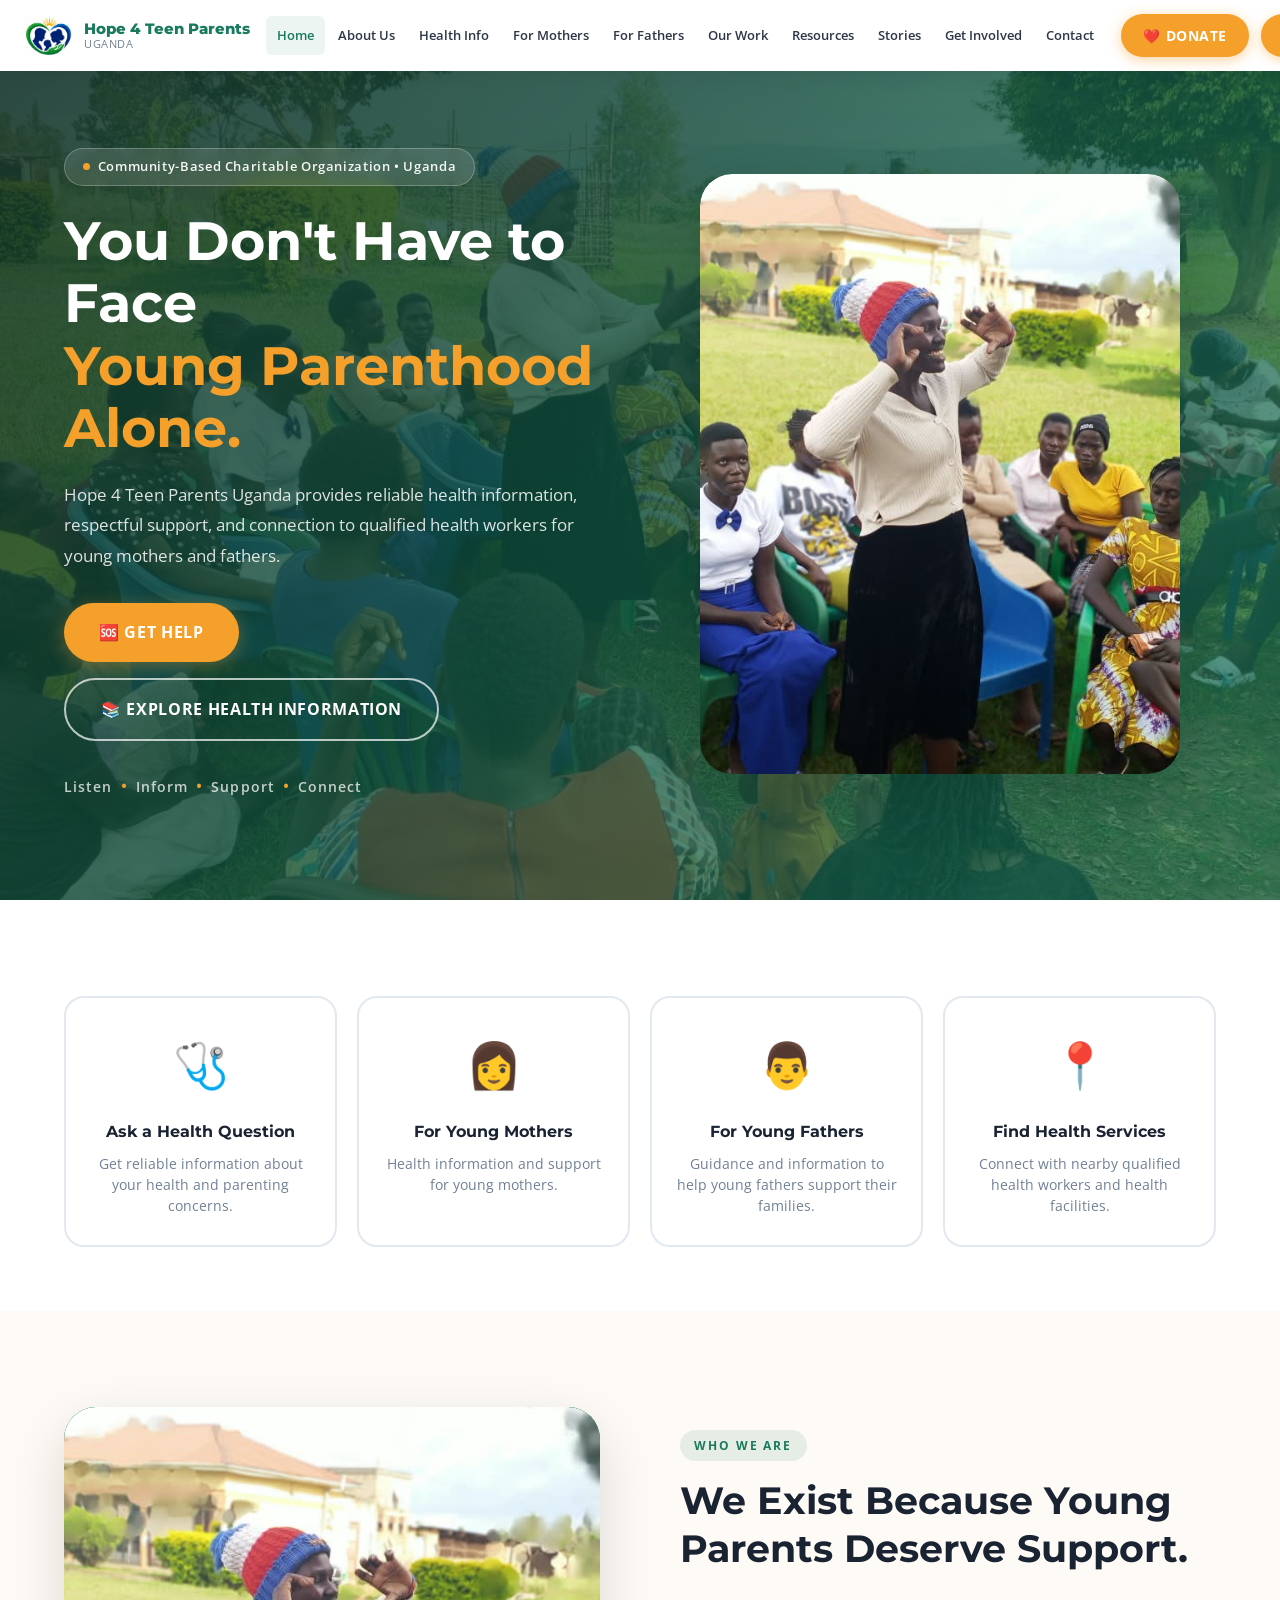
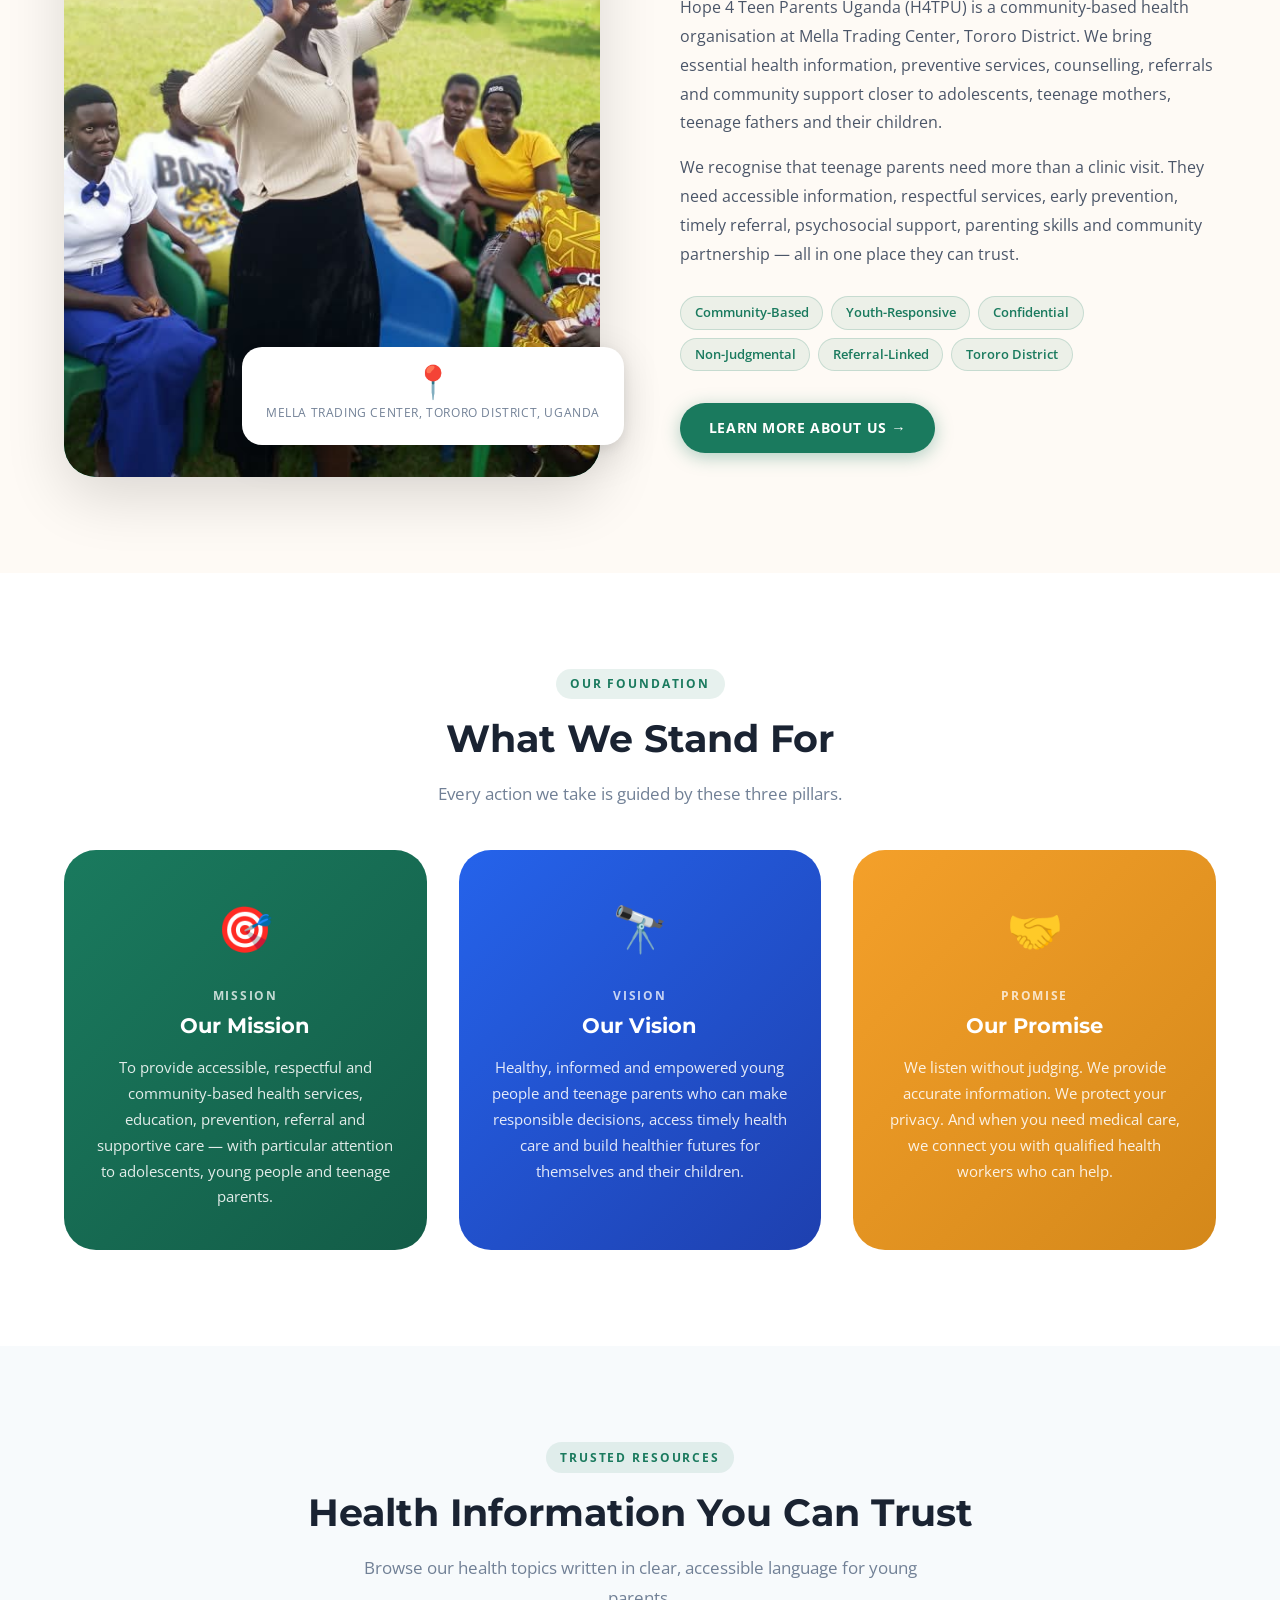
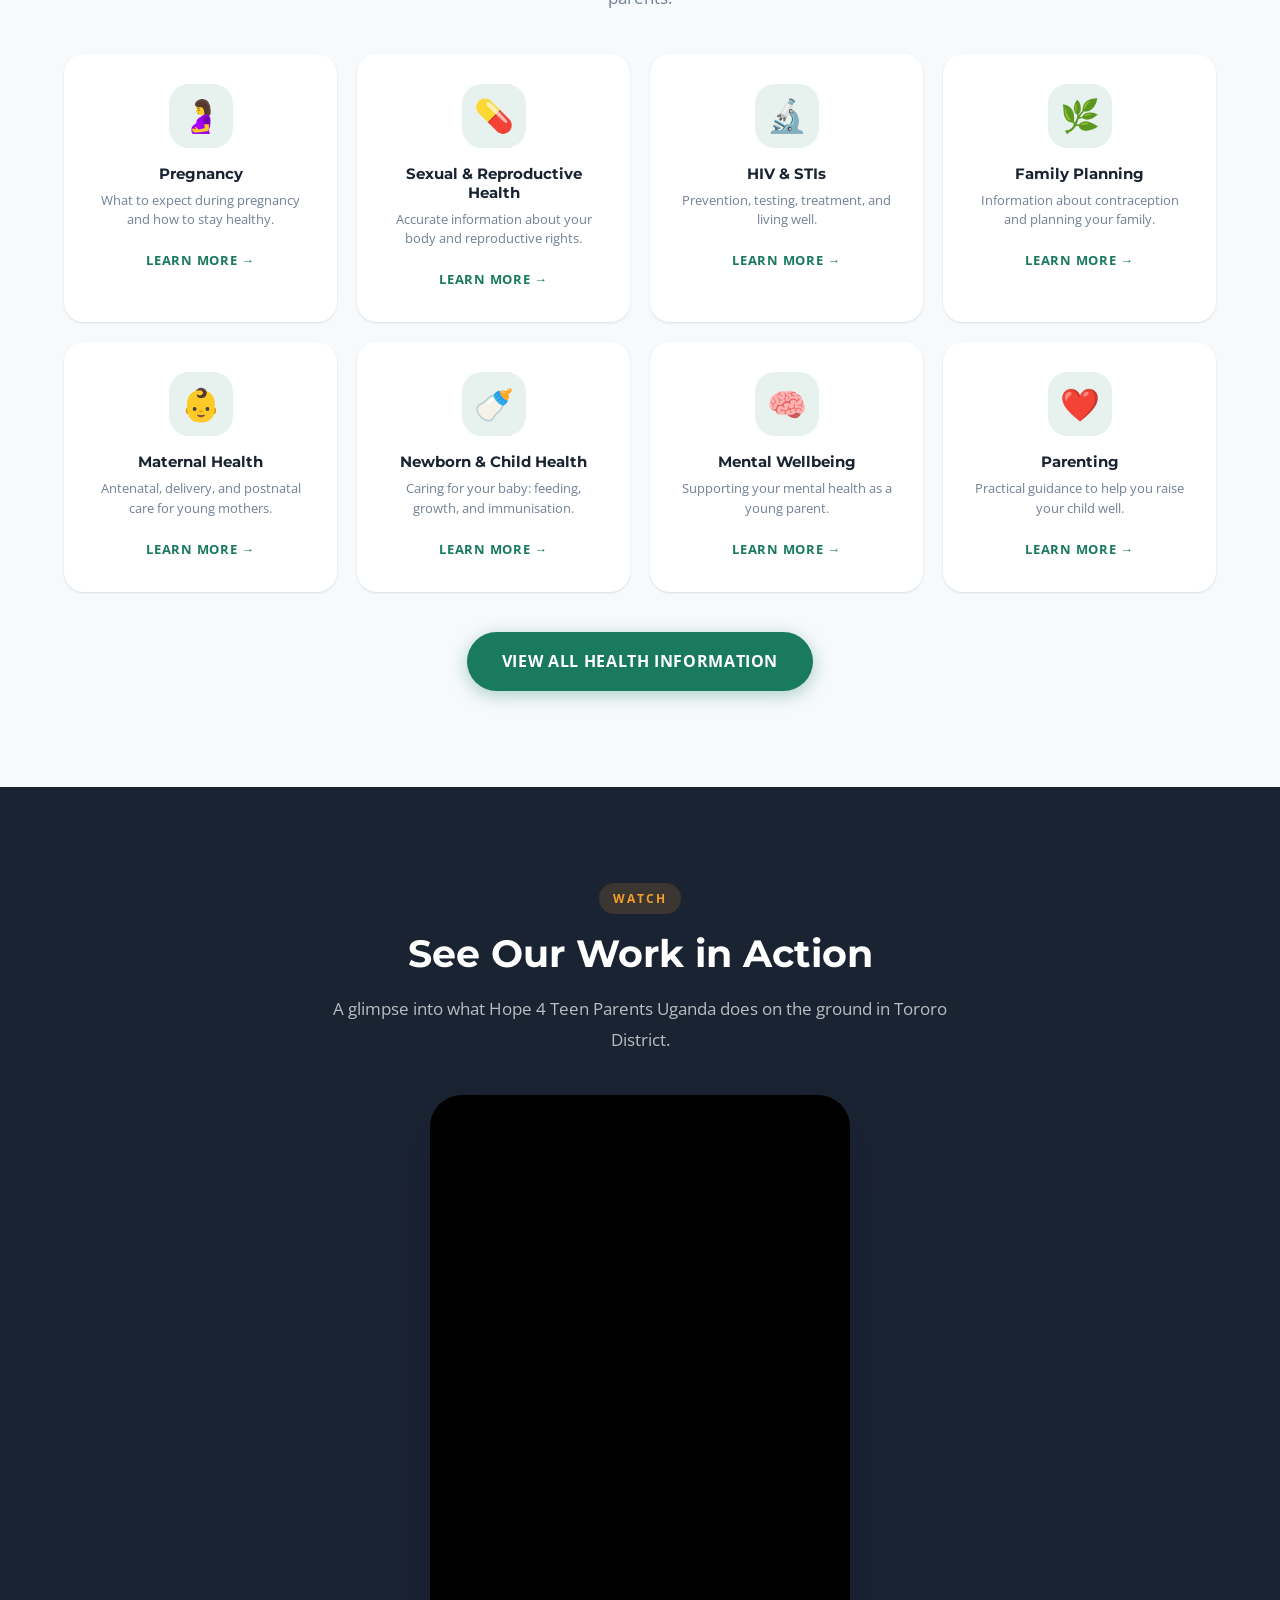
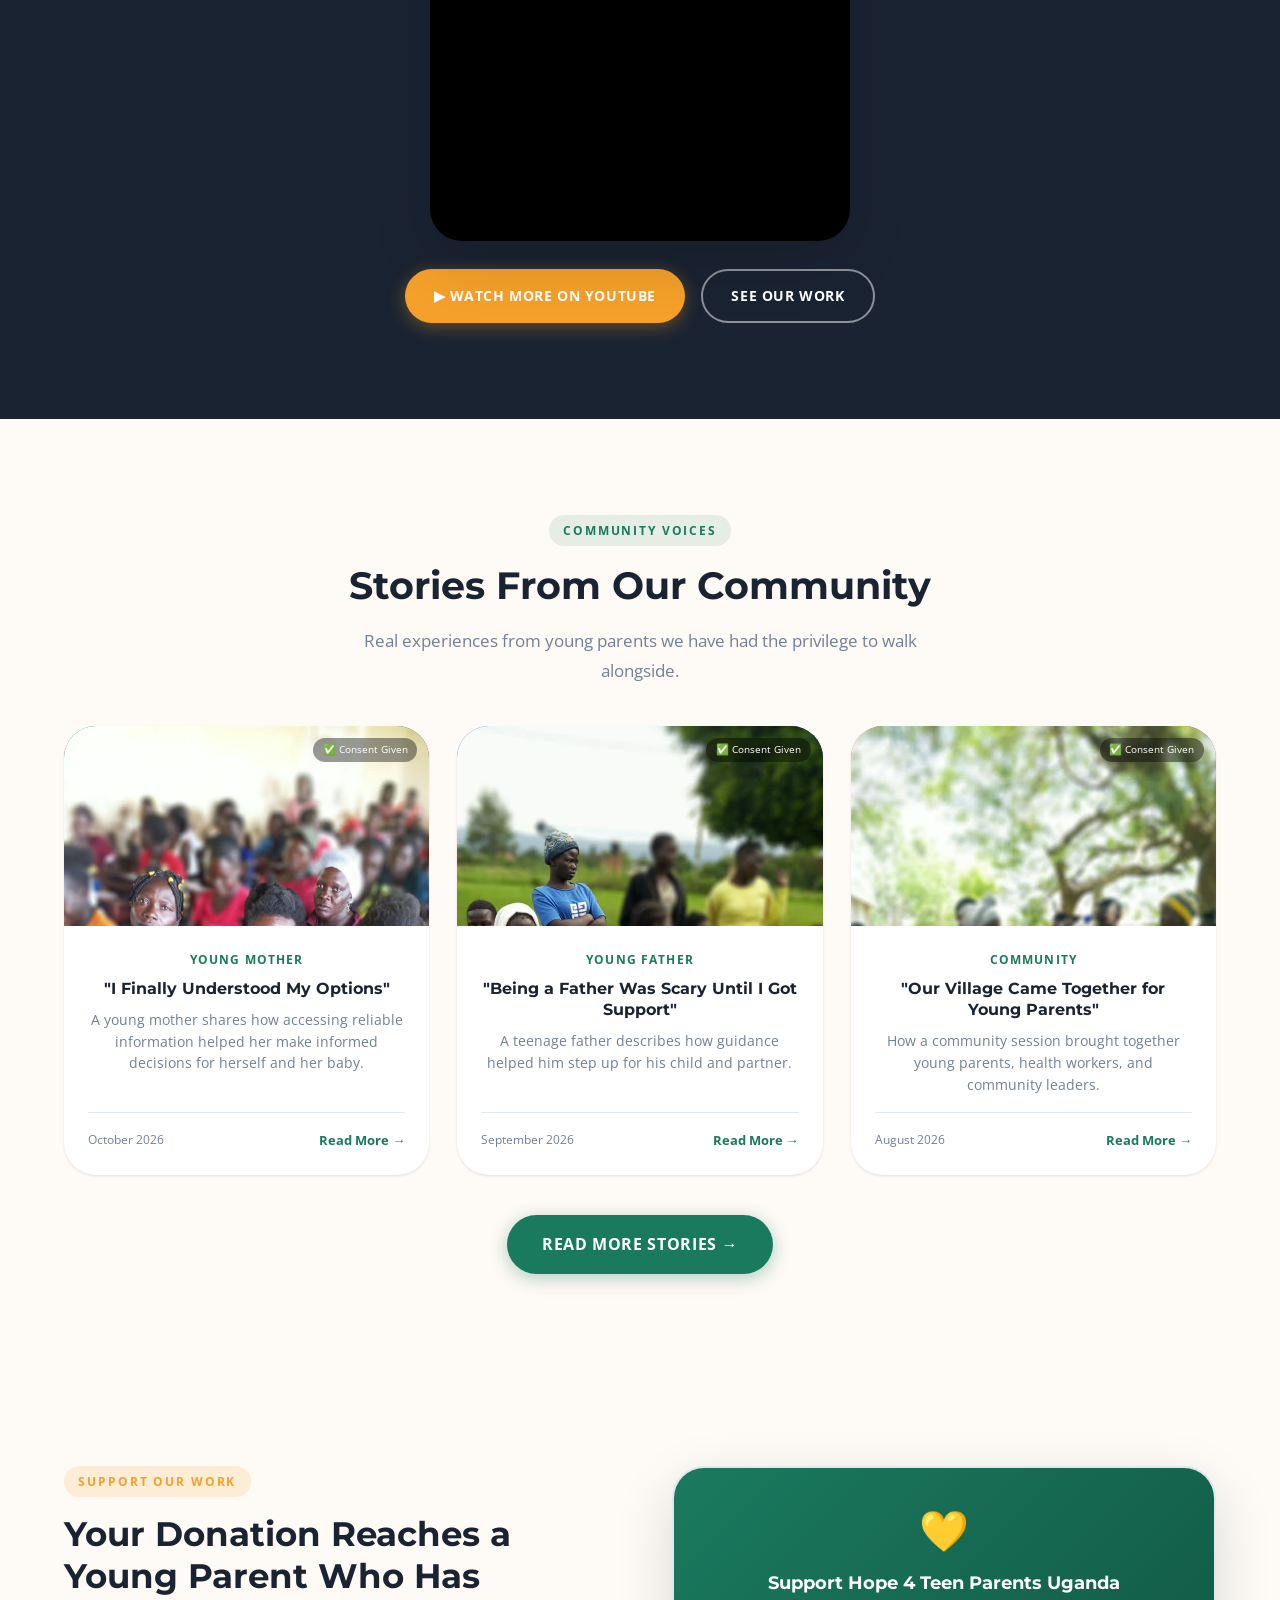
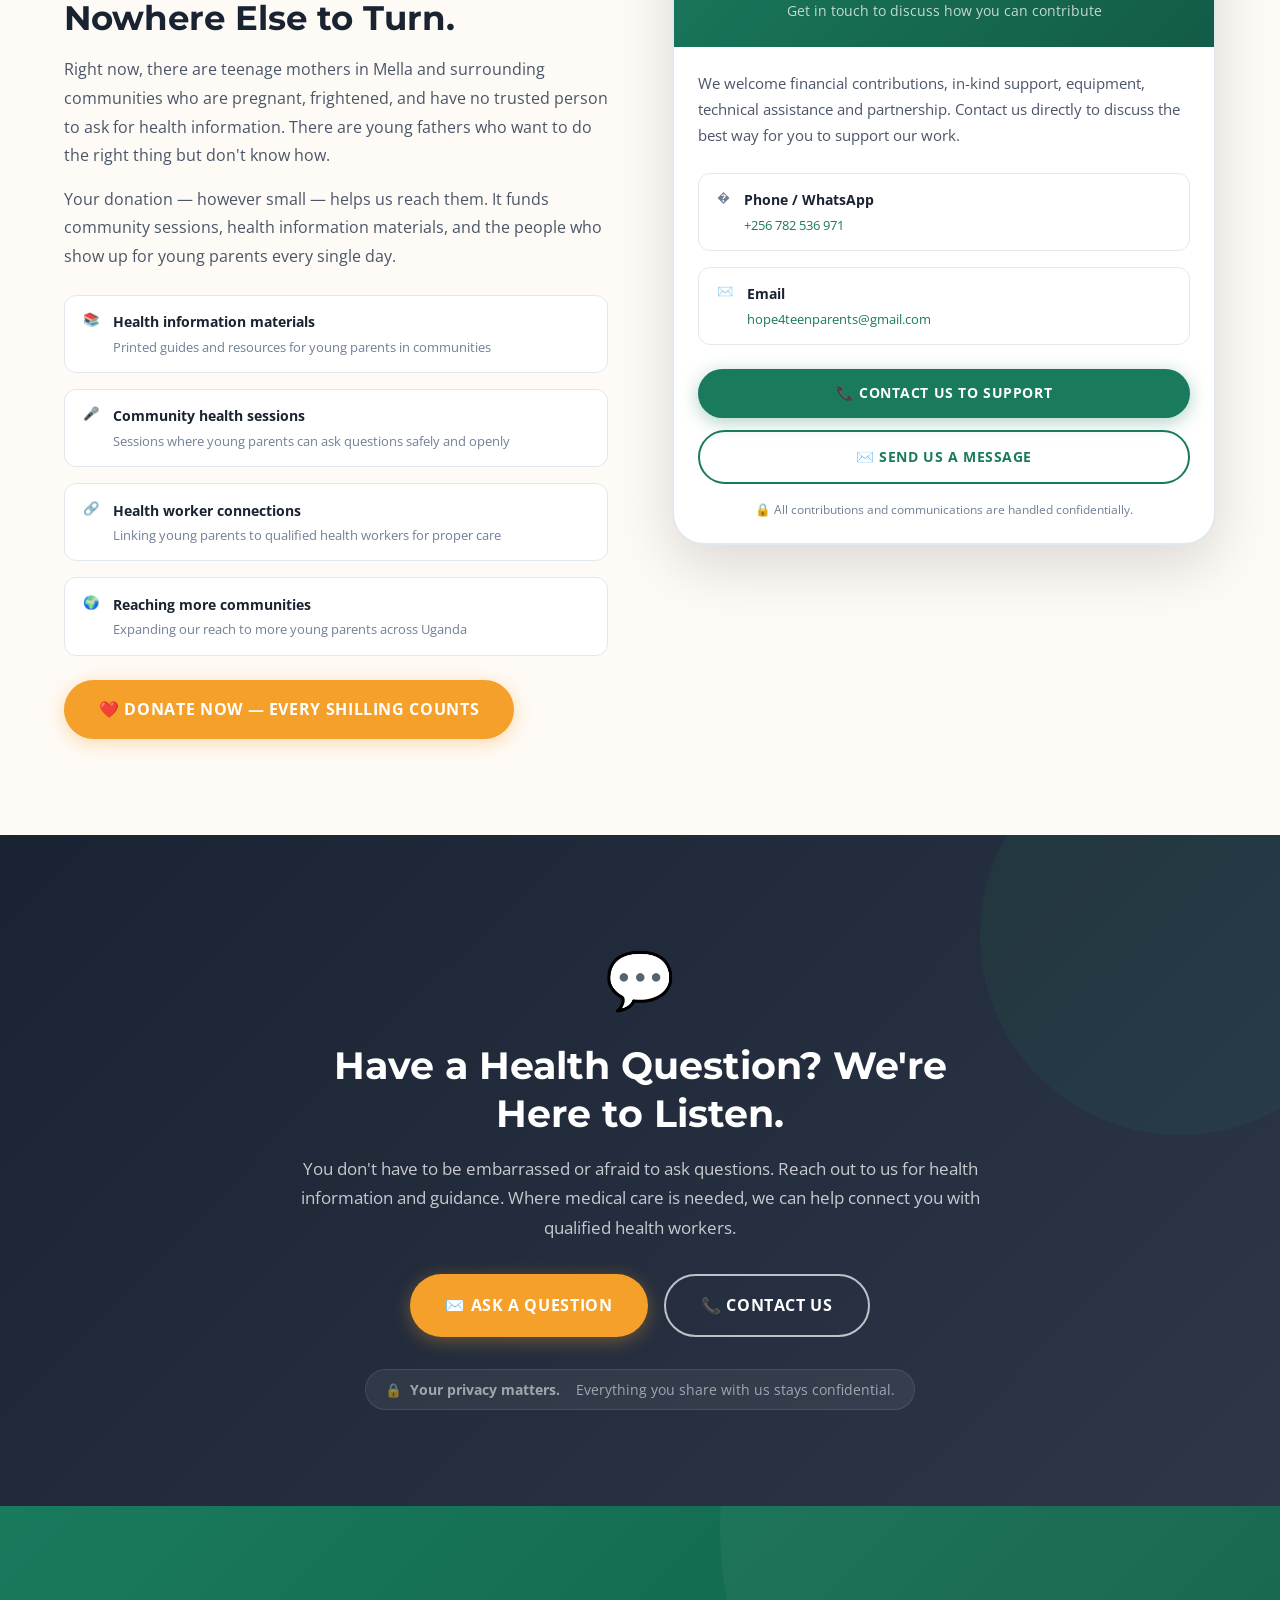
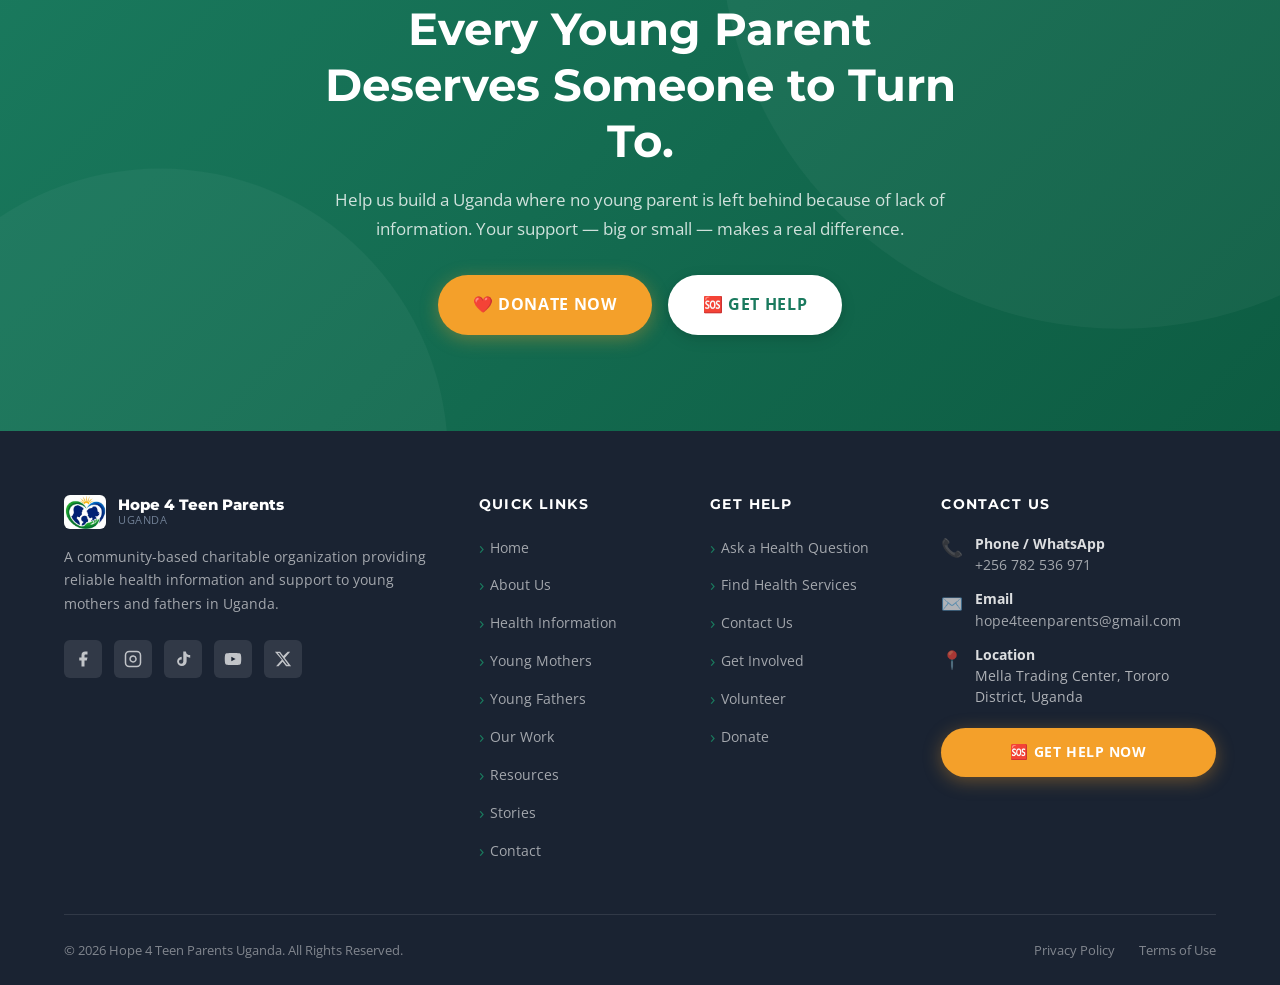
==== commit c19bc34f: "Fix broken HTML, verification tag, correct domain URLs" ====
--- a/index.html
+++ b/index.html
@@ -9,15 +9,15 @@
   <meta name="robots" content="index, follow" />
   <meta property="og:title" content="Hope 4 Teen Parents Uganda | Health Information & Support for Young Parents" />
   <meta property="og:description" content="Hope 4 Teen Parents Uganda provides reliable health information, respectful support and connection to qualified health workers for young mothers and fathers in Tororo District, Uganda." />
-  <meta property="og:url" content="https://edrine2003.github.io/help4teen/index.html" />
+  <meta property="og:url" content="https://hope4teenparentsug.org/index.html" />
   <meta property="og:type" content="website" />
-  <meta property="og:image" content="https://edrine2003.github.io/help4teen/w30.jpeg" />
+  <meta property="og:image" content="https://hope4teenparentsug.org/w30.jpeg" />
   <meta name="twitter:card" content="summary_large_image" />
   <meta name="twitter:title" content="Hope 4 Teen Parents Uganda | Young Parents Health Support" />
   <meta name="twitter:description" content="Reliable health information and support for young parents in Tororo District, Uganda." />
-  <meta name="twitter:image" content="https://edrine2003.github.io/help4teen/w30.jpeg" />
-  <meta name="google-site-verification" content="f5GjqcRpHtdXl-nBkxO2Mn6RYJMoobeRhFcm1YEswAI" />
-  <link rel="canonical" href="https://edrine2003.github.io/help4teen/index.html" />
+  <meta name="twitter:image" content="https://hope4teenparentsug.org/w30.jpeg" />
+  <meta name="google-site-verification" content="Sc1naEqCPp5NbhUn0ry4IT4XsNI1TUoT20wk7WJlbGo" />
+  <link rel="canonical" href="https://hope4teenparentsug.org/index.html" />
   <title>Hope 4 Teen Parents Uganda | Health Information & Support for Young Parents in Tororo District</title>
   <link rel="preconnect" href="https://fonts.googleapis.com" />
   <link rel="preconnect" href="https://fonts.gstatic.com" crossorigin />
@@ -30,8 +30,8 @@
     "@type": "NGO",
     "name": "Hope 4 Teen Parents Uganda",
     "alternateName": "H4TPU",
-    "url": "https://edrine2003.github.io/help4teen/",
-    "logo": "https://edrine2003.github.io/help4teen/logo.png",
+    "url": "https://hope4teenparentsug.org/",
+    "logo": "https://hope4teenparentsug.org/logo.png",
     "description": "Hope 4 Teen Parents Uganda is a community-based health organisation providing reliable health information, respectful support and connection to qualified health workers for young mothers and fathers in Tororo District, Uganda.",
     "address": {
       "@type": "PostalAddress",
@@ -181,7 +181,9 @@
         <div class="hero-visual" aria-hidden="true">
           <div class="hero-image-frame">
             <img src="w30.jpeg" alt="Community facilitator leading a health session for young parents in Tororo District, Uganda" />
-          </div> class="hero-stat"><span class="hero-stat-num" data-stat>500+</span><span class="hero-stat-label">Parents Reached</span></div>
+          </div>
+          <div class="hero-stats-bar">
+            <div class="hero-stat"><span class="hero-stat-num" data-stat>500+</span><span class="hero-stat-label">Parents Reached</span></div>
             <div class="hero-stat"><span class="hero-stat-num" data-stat>20+</span><span class="hero-stat-label">Sessions</span></div>
             <div class="hero-stat"><span class="hero-stat-num" data-stat>10+</span><span class="hero-stat-label">Communities</span></div>
           </div>
@@ -208,7 +210,7 @@
             <div class="quick-card-title">For Young Fathers</div>
             <p class="quick-card-text">Guidance and information to help young fathers support their families.</p>
           </a>
-          <a href="contact.c41210.155.170tml" class="quick-card reveal reveal-delay-3">
+          <a href="contact.html" class="quick-card reveal reveal-delay-3">
             <span class="quick-card-icon" aria-hidden="true">📍</span>
             <div class="quick-card-title">Find Health Services</div>
             <p class="quick-card-text">Connect with nearby qualified health workers and health facilities.</p>
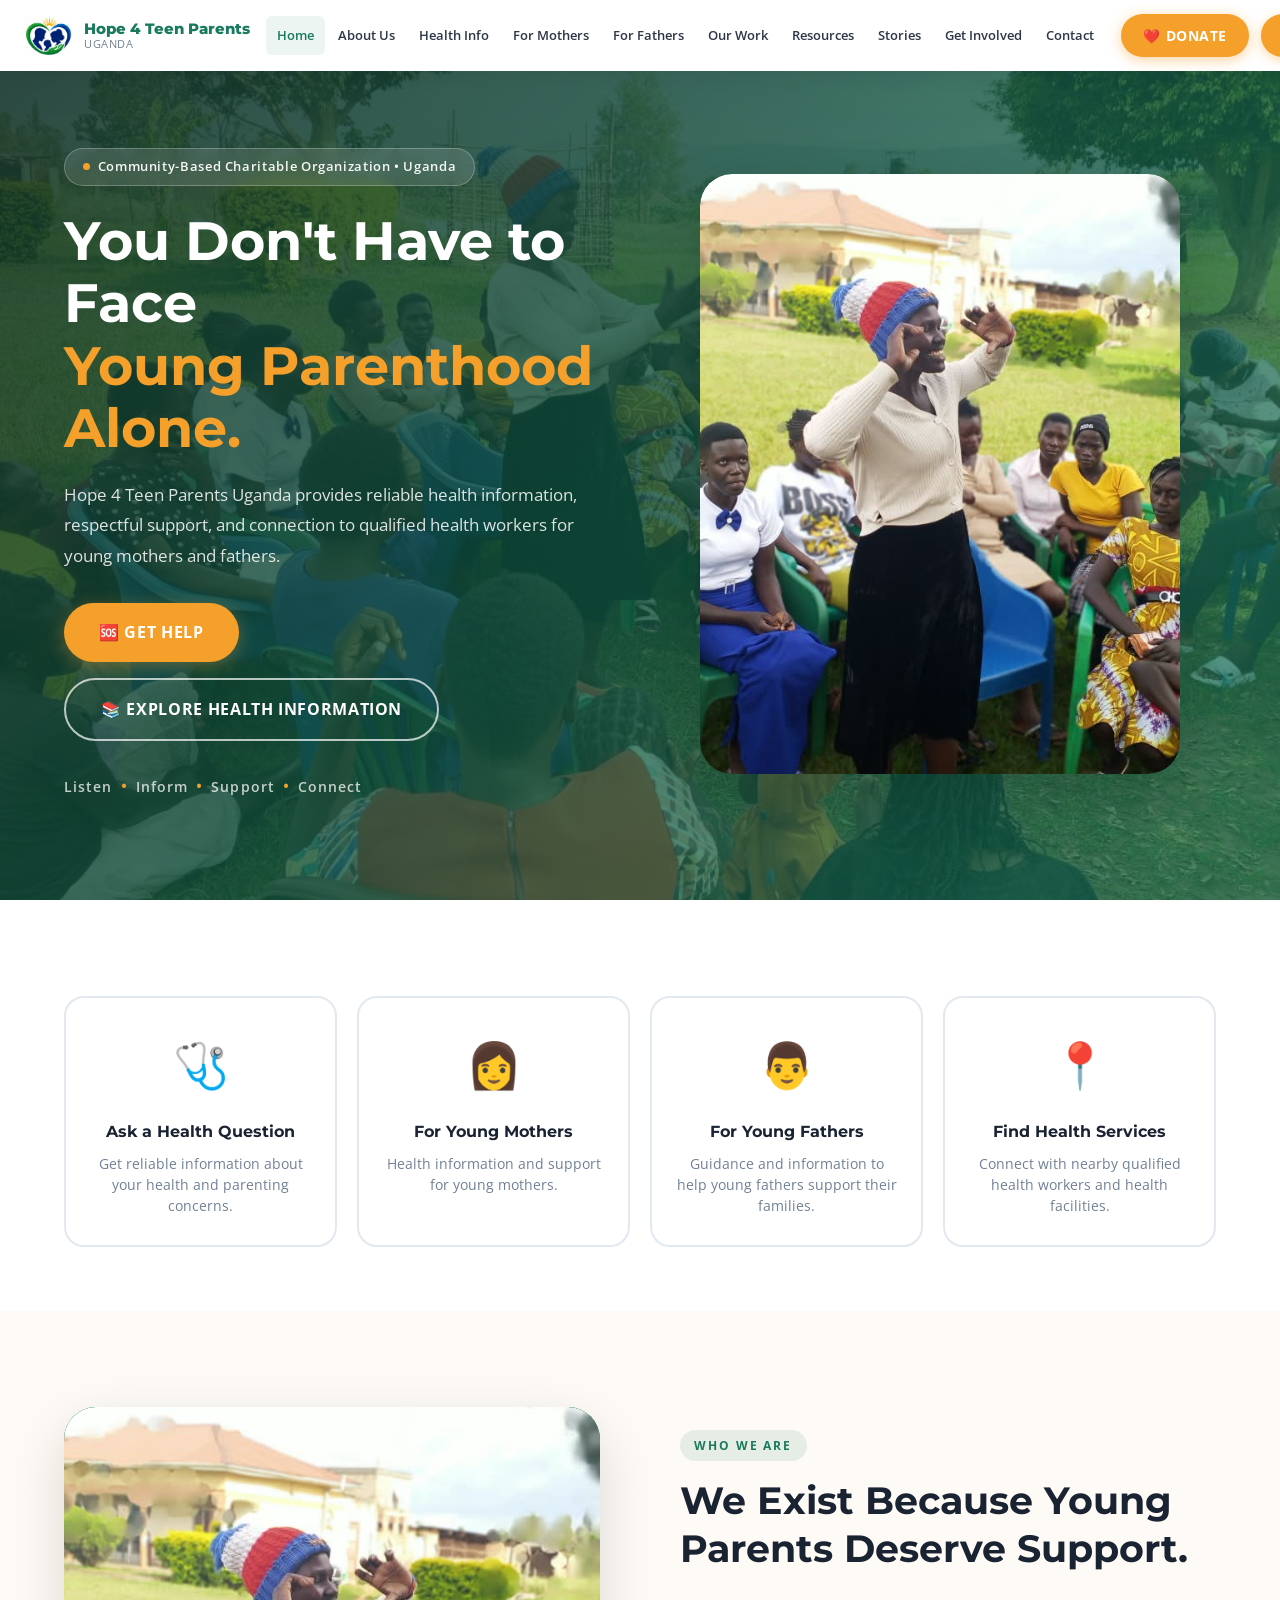
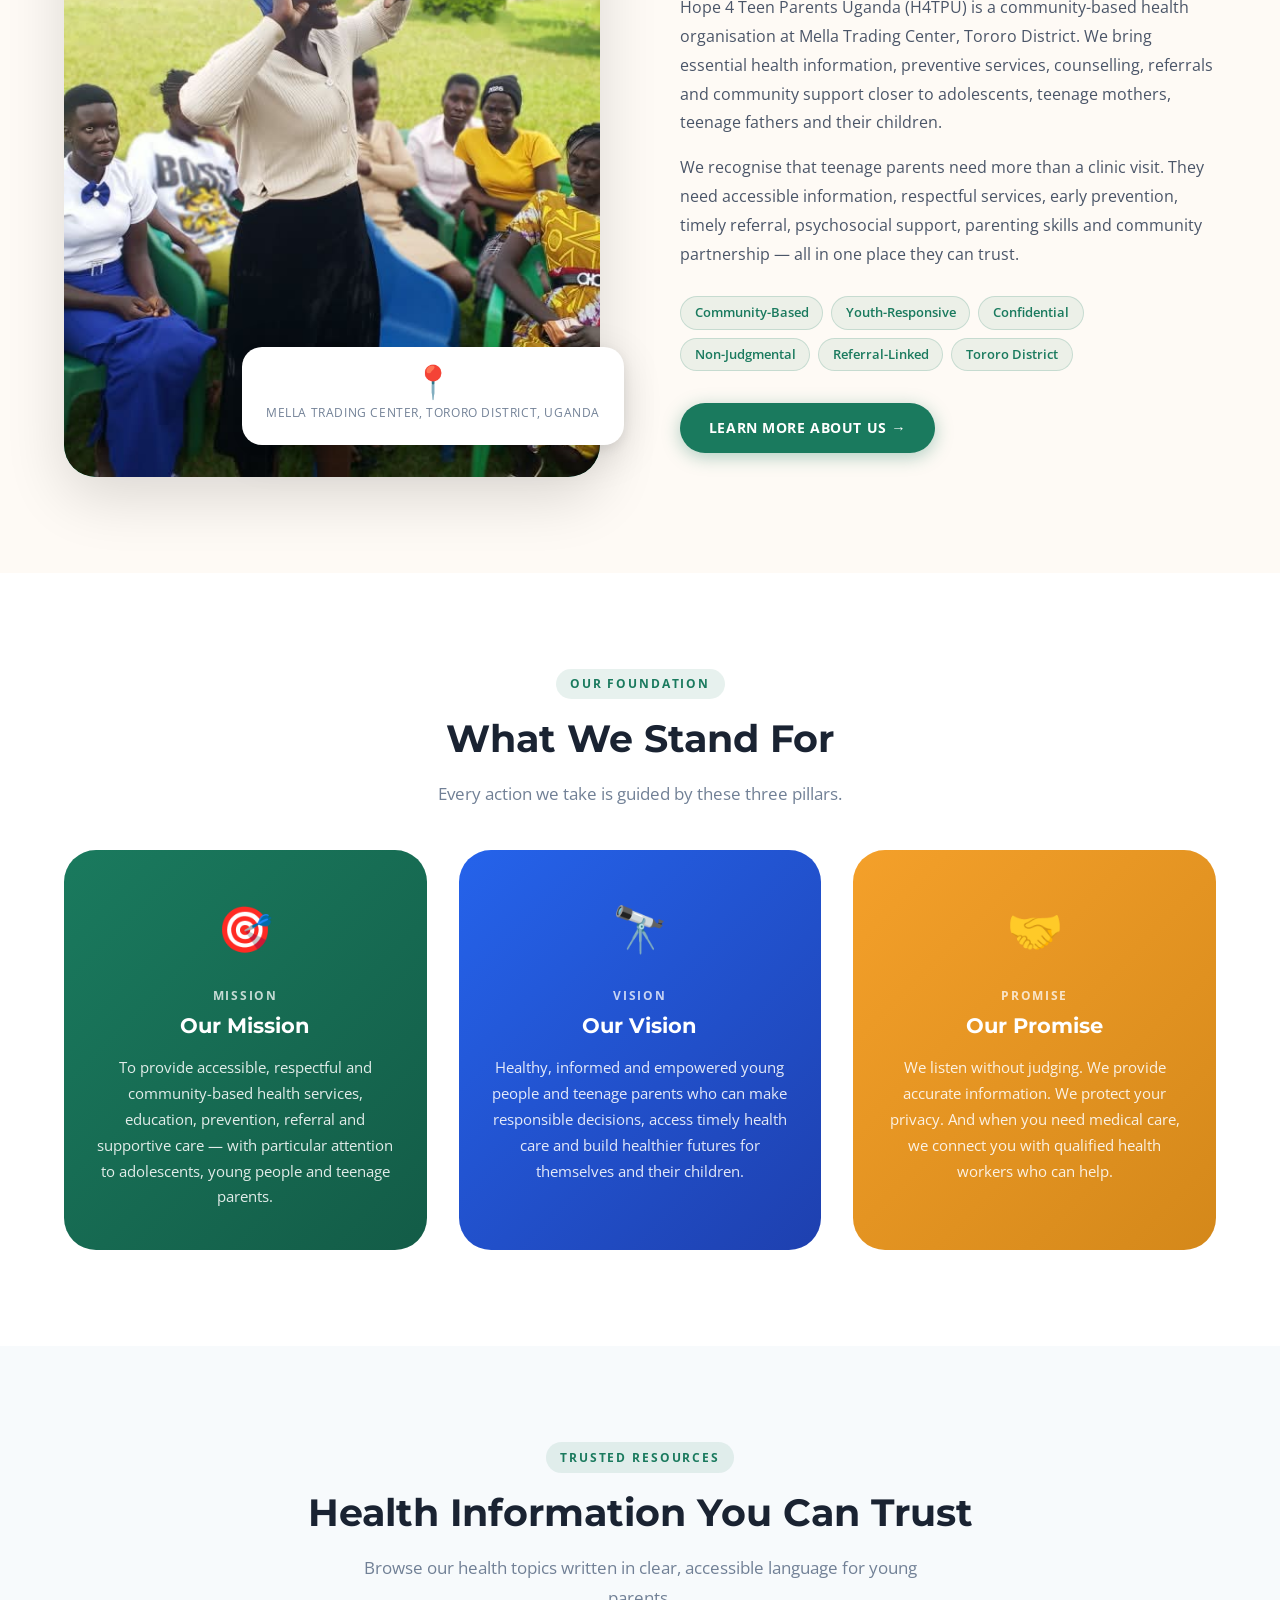
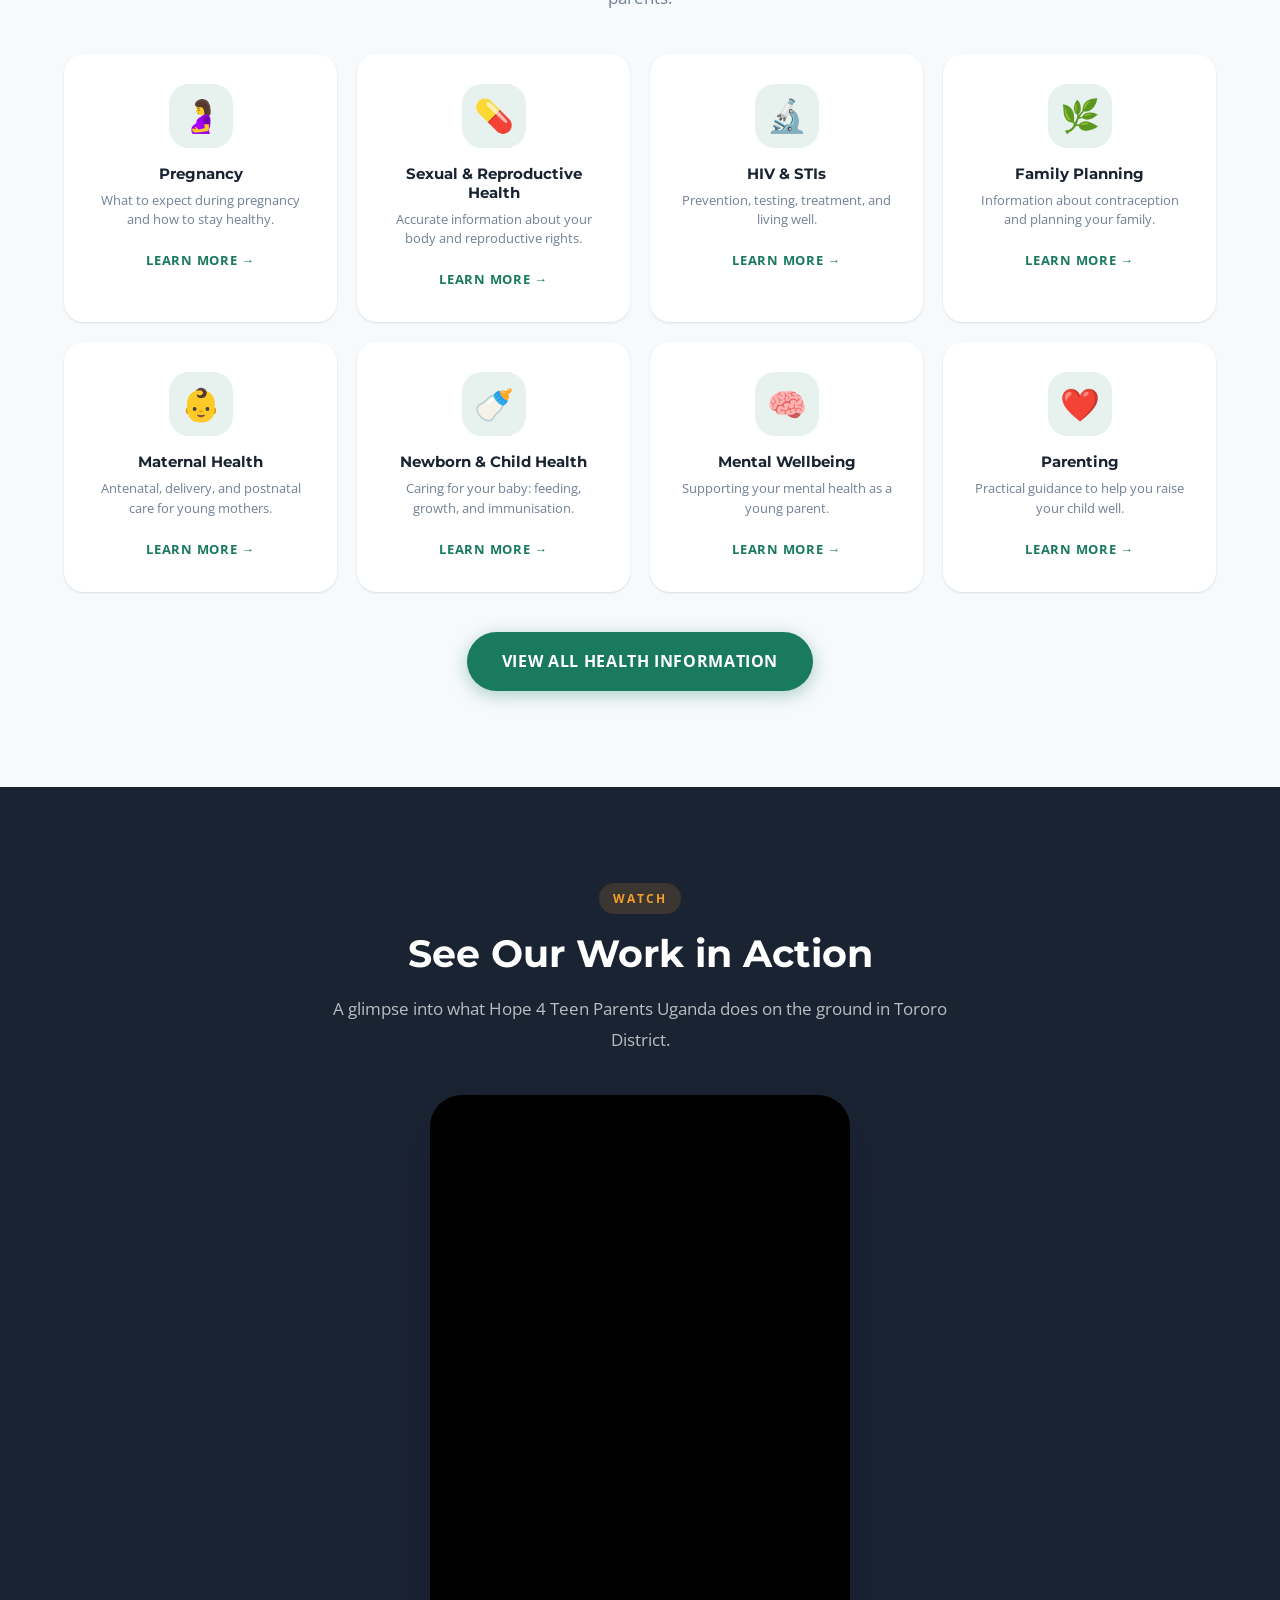
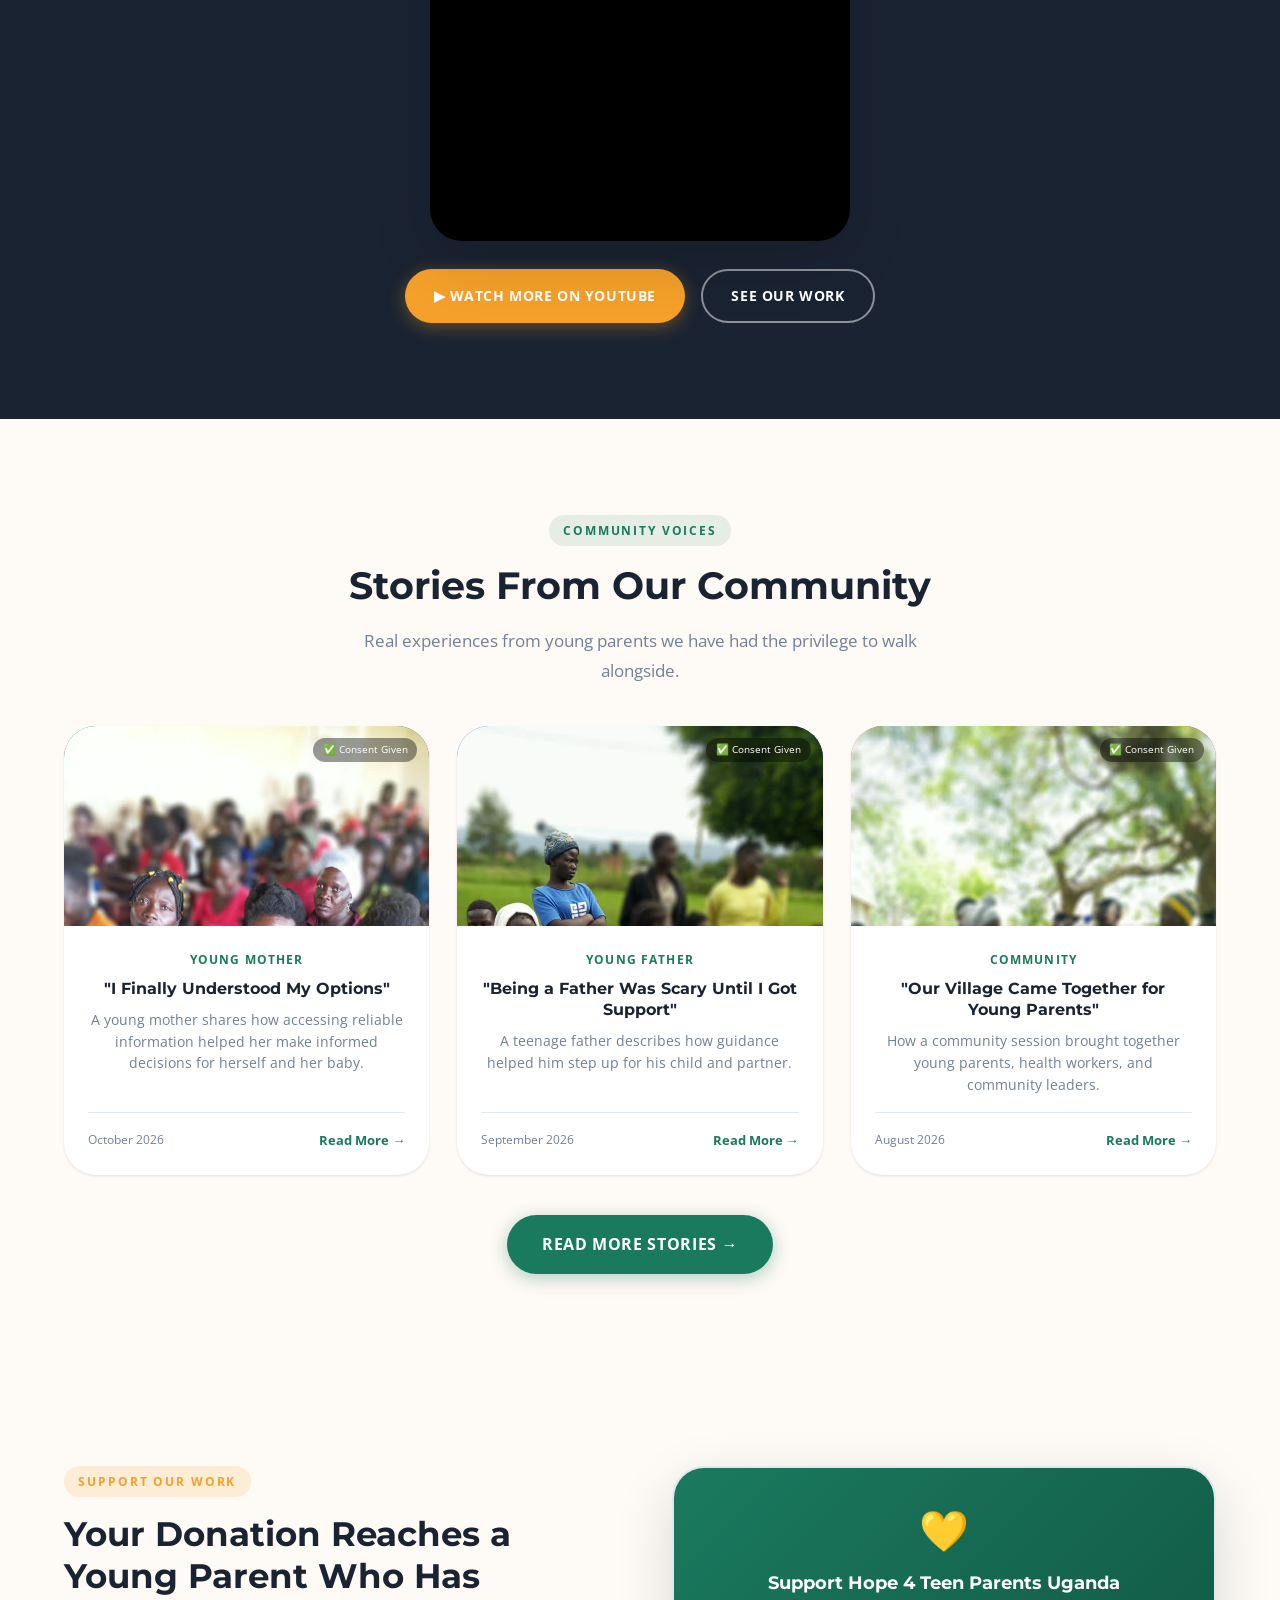
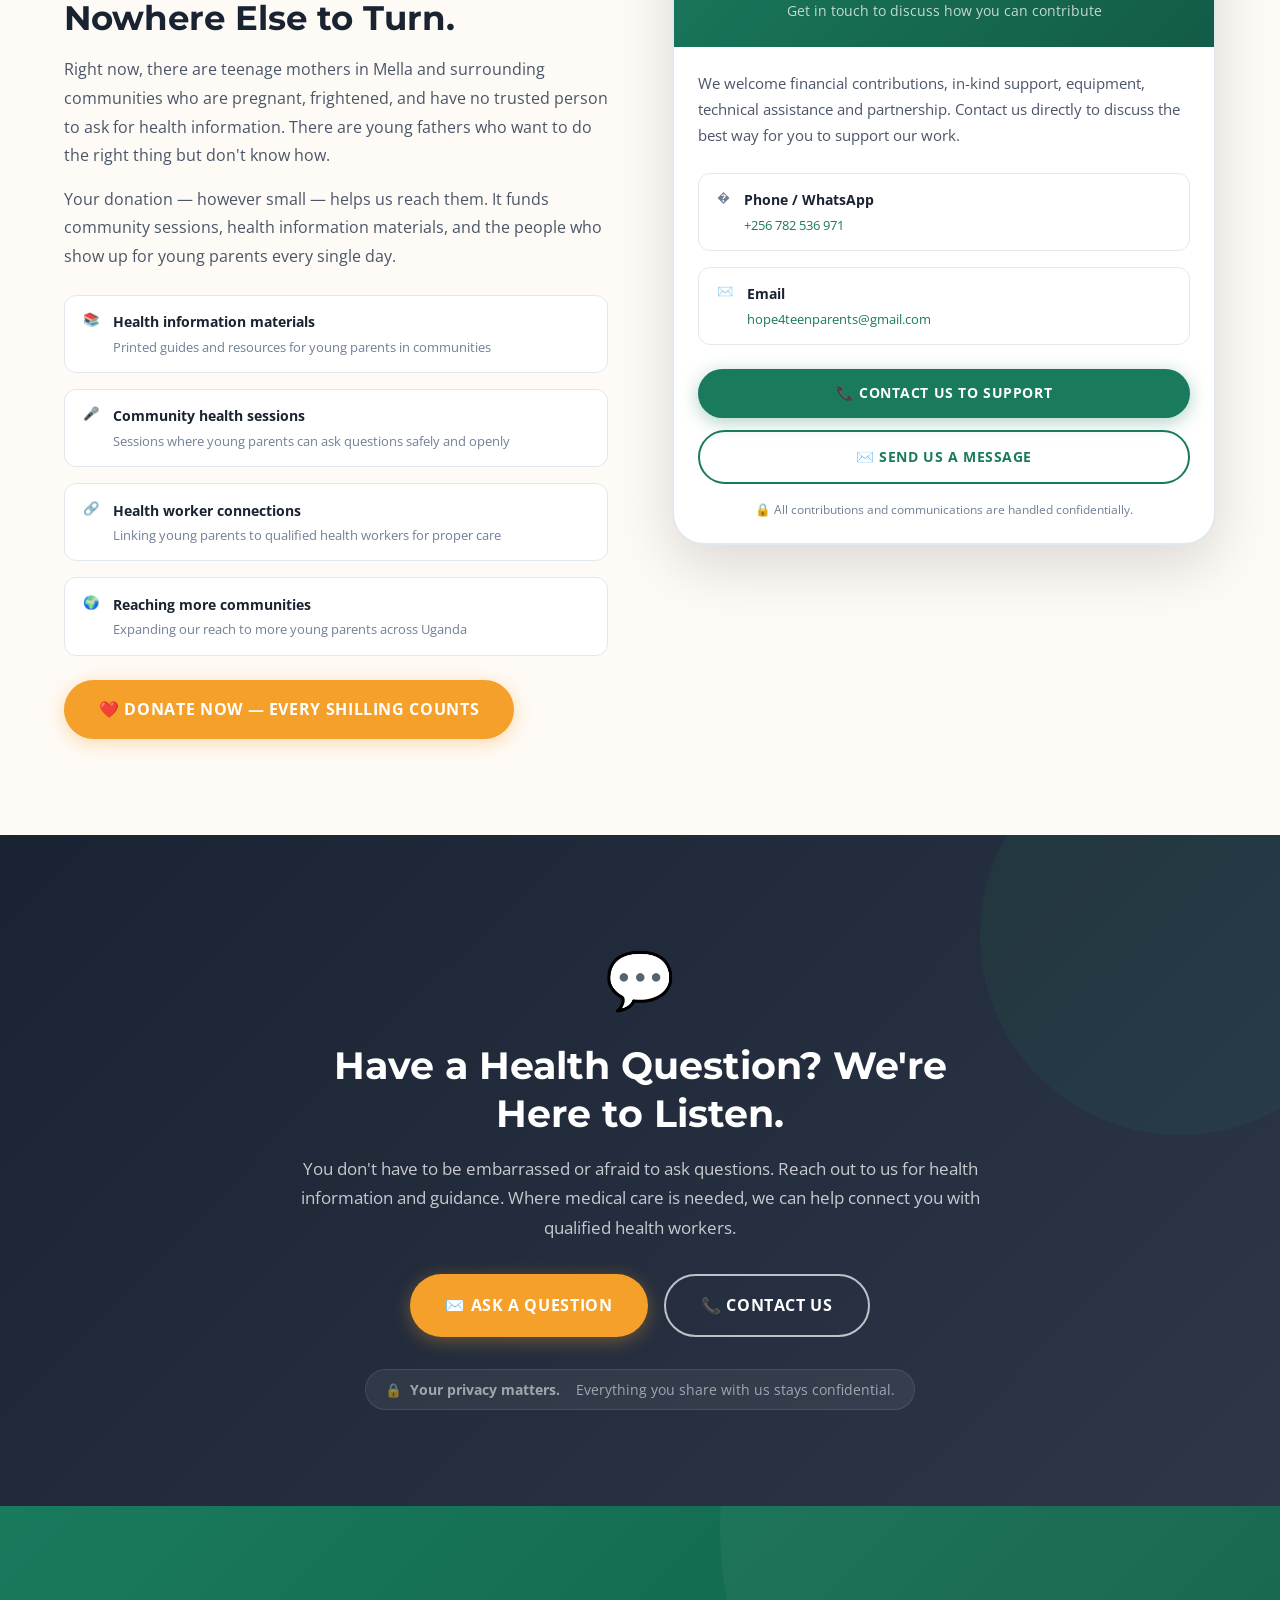
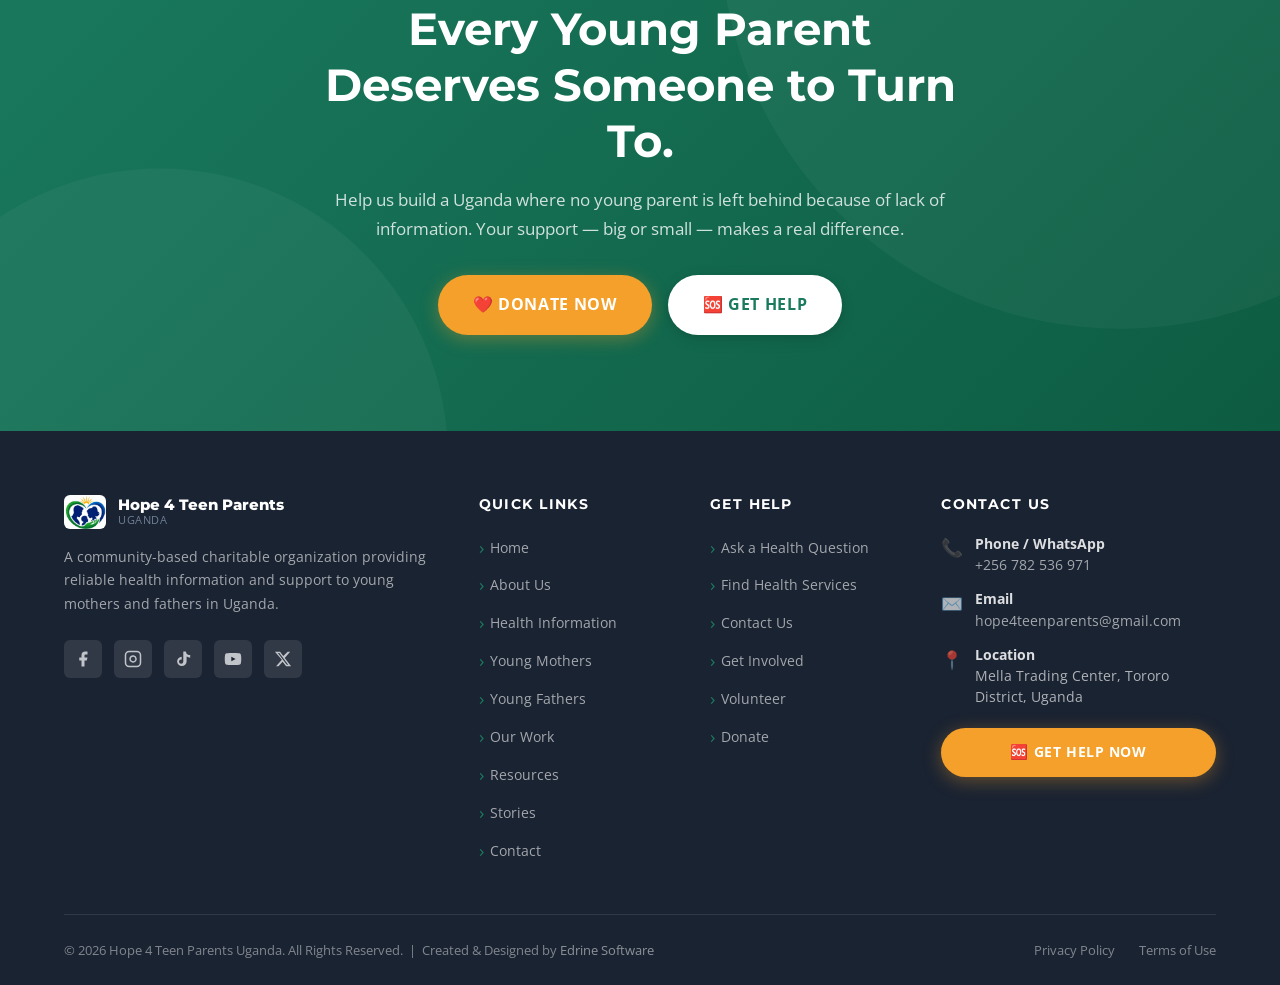
==== commit 23a7cdd6: "Add Edrine Software credit to footer" ====
--- a/index.html
+++ b/index.html
@@ -545,7 +545,7 @@
         </div>
       </div>
       <div class="footer-bottom">
-        <div class="footer-bottom-left">&copy; 2026 Hope 4 Teen Parents Uganda. All Rights Reserved.</div>
+        <div class="footer-bottom-left">&copy; 2026 Hope 4 Teen Parents Uganda. All Rights Reserved. &nbsp;|&nbsp; Created &amp; Designed by <a href="https://edrine2003.github.io/edrine-software/" target="_blank" rel="noopener noreferrer" style="color:rgba(255,255,255,0.5);transition:color 0.2s;">Edrine Software</a></div>
         <div class="footer-bottom-right"><a href="#">Privacy Policy</a><a href="#">Terms of Use</a></div>
       </div>
     </div>
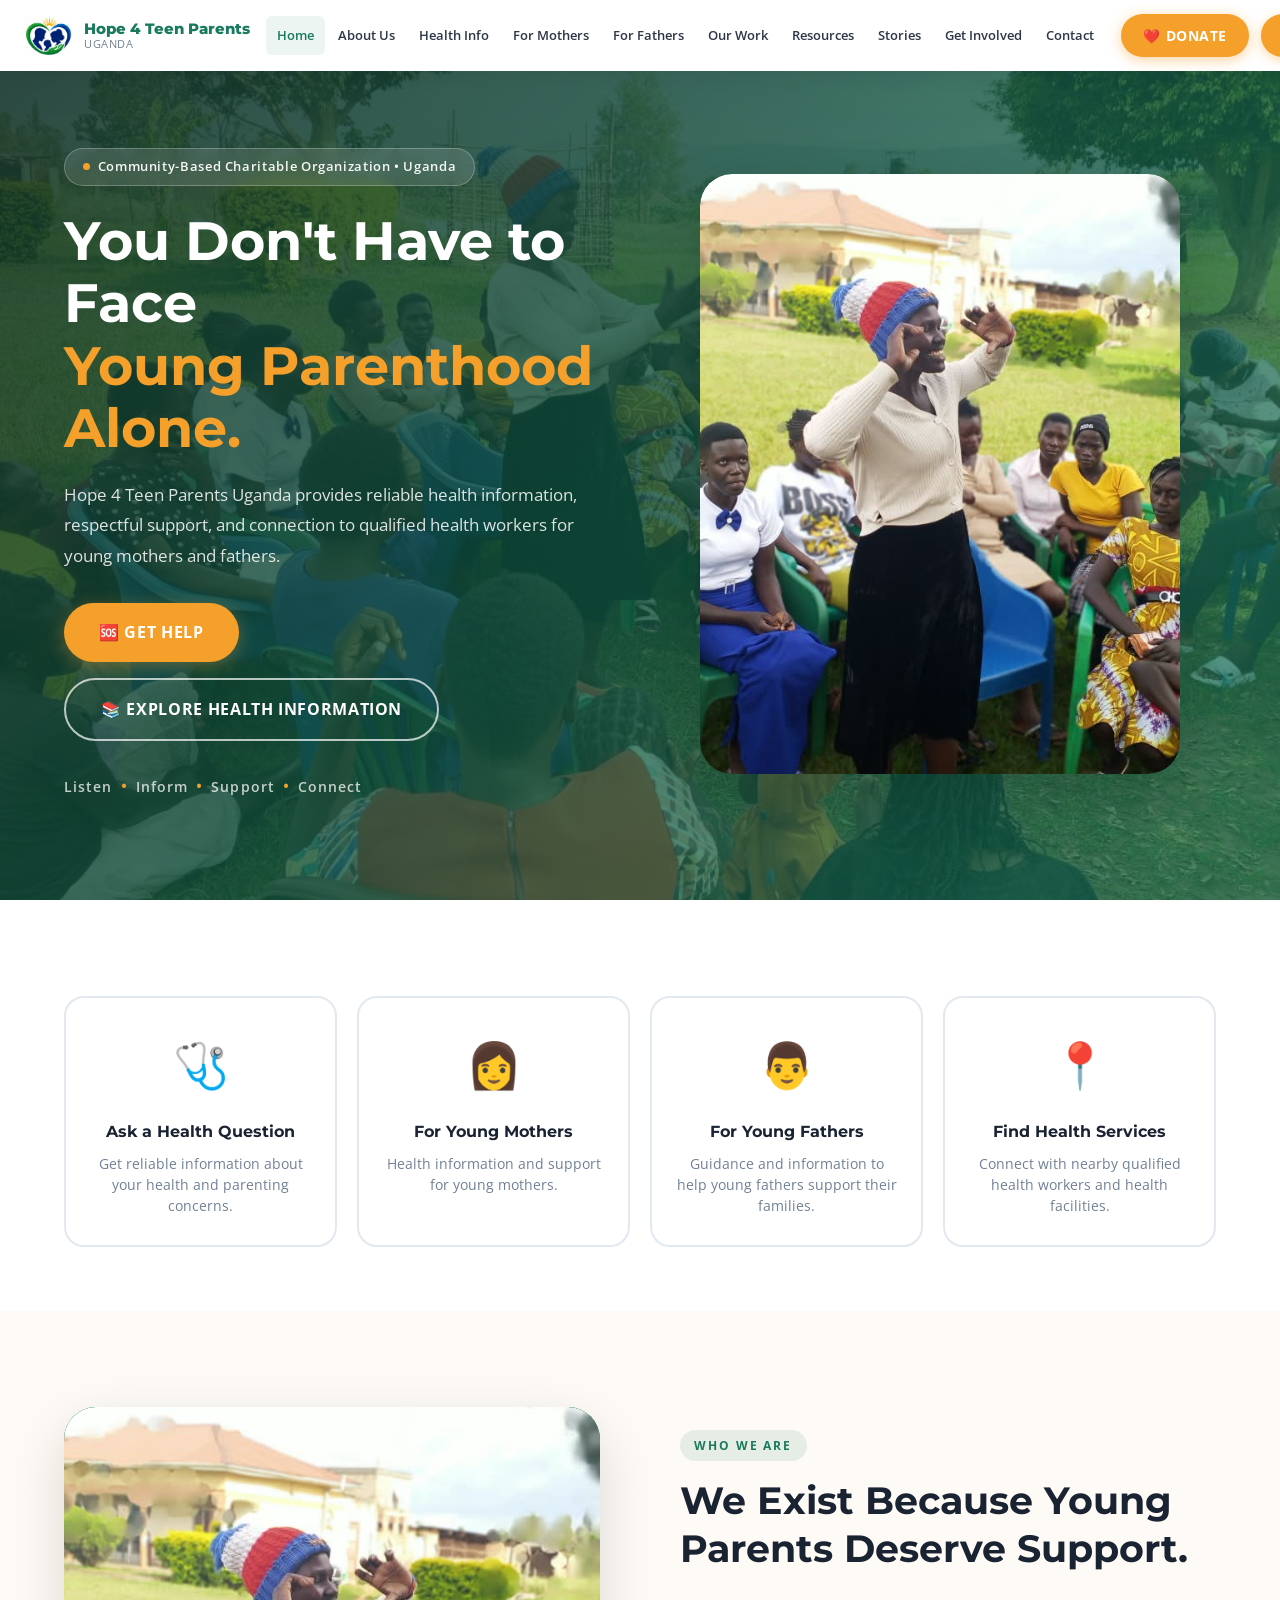
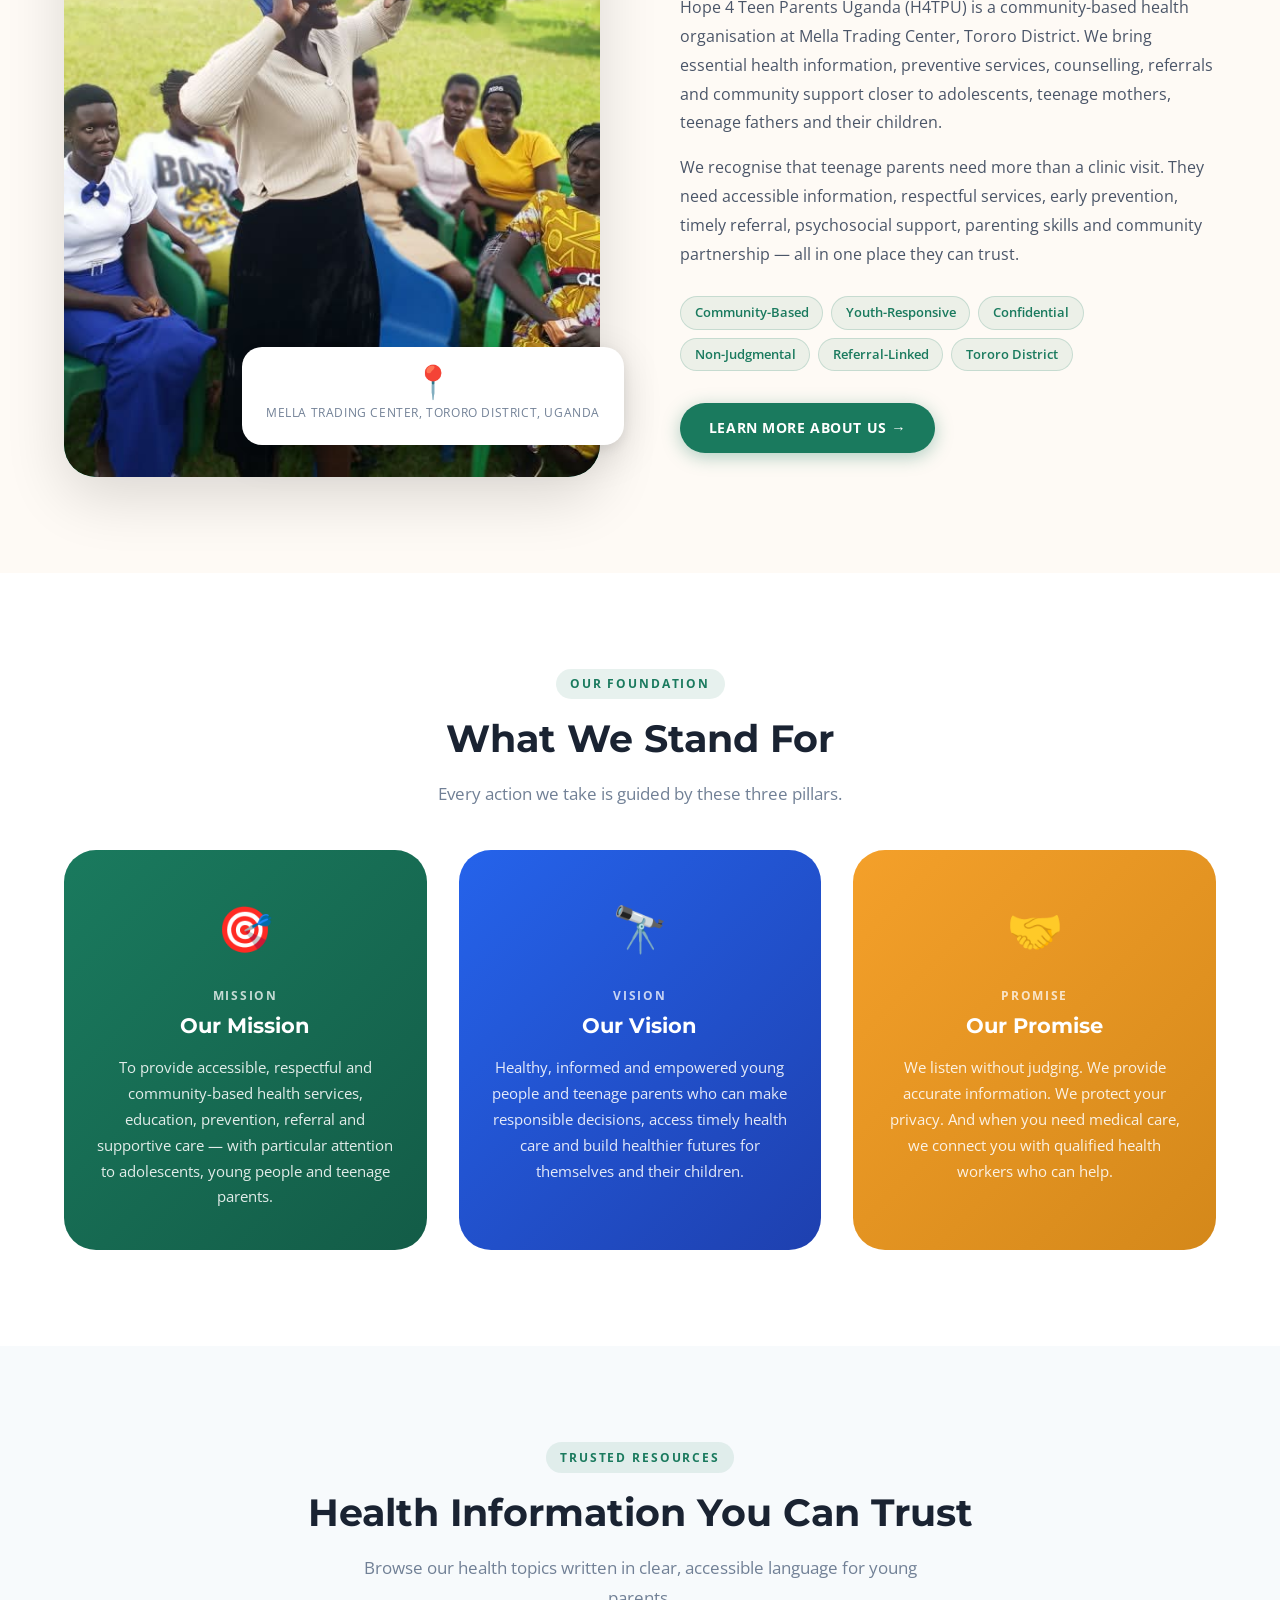
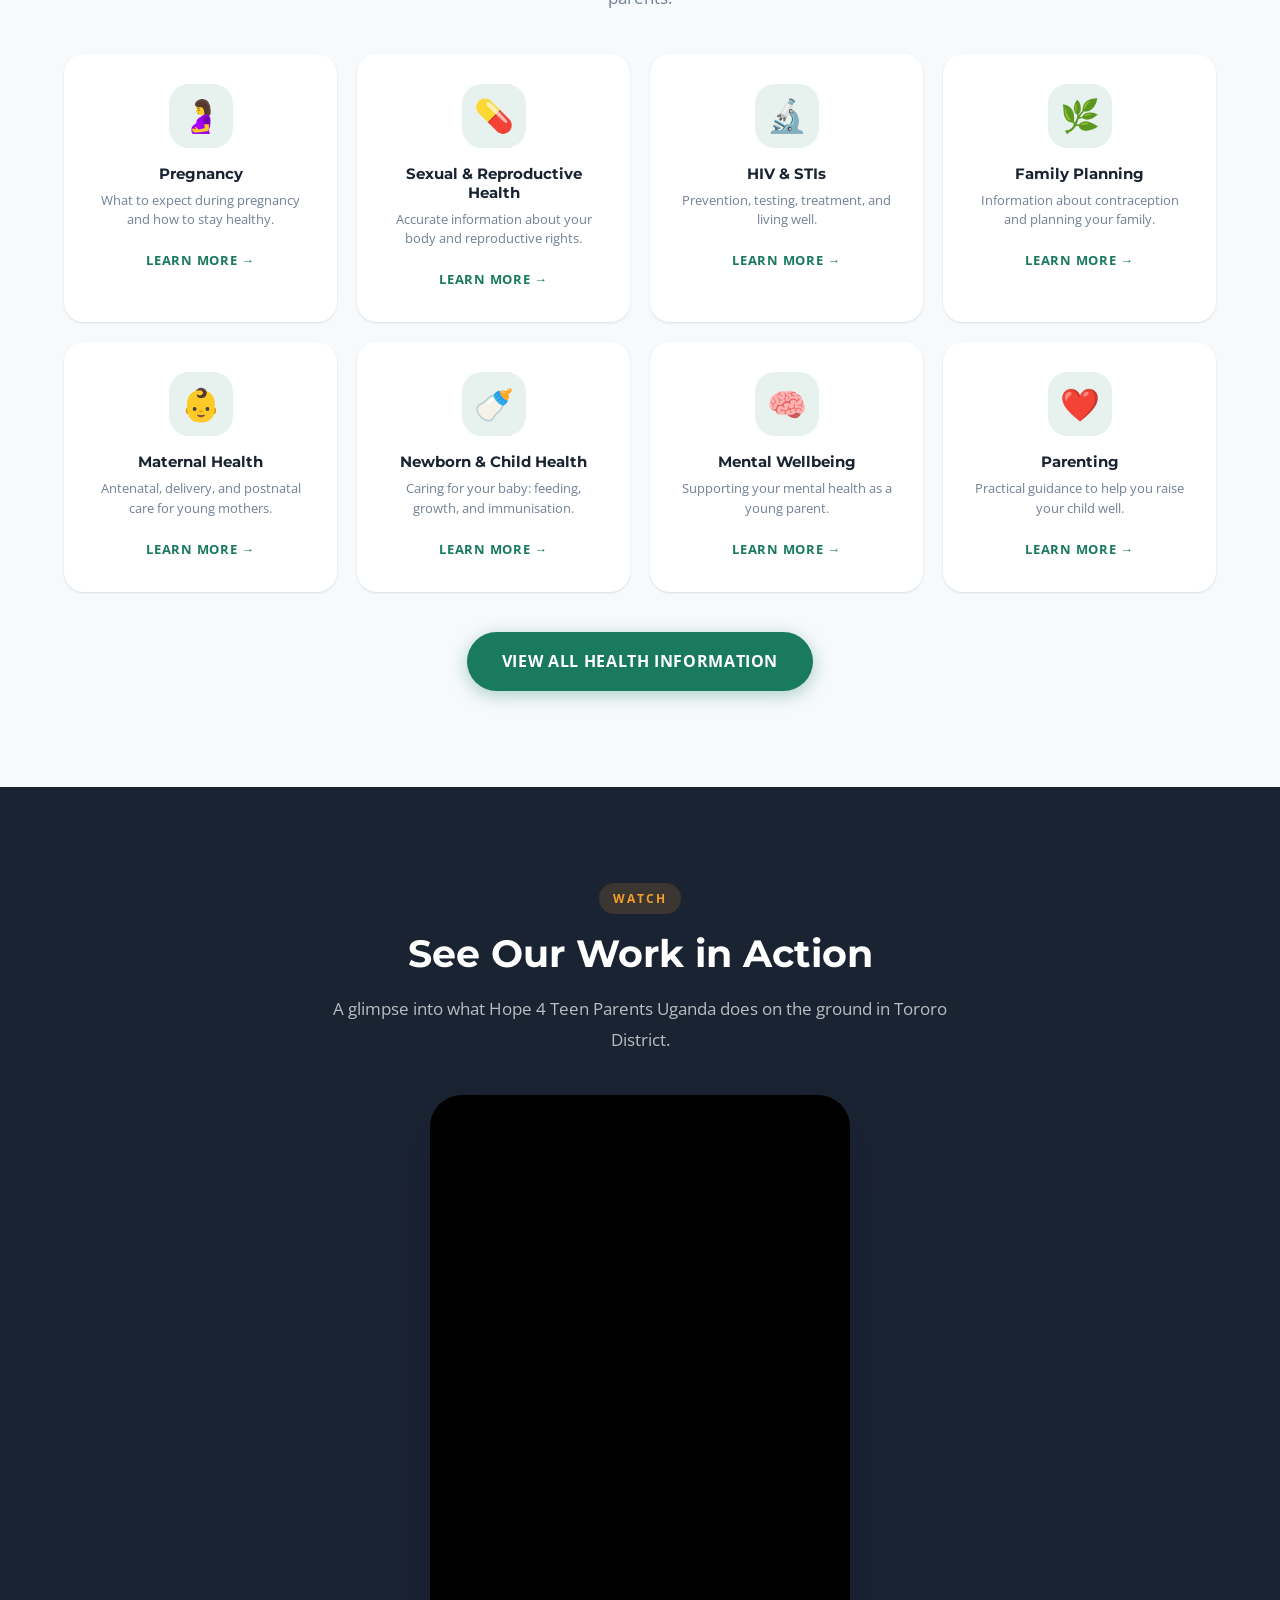
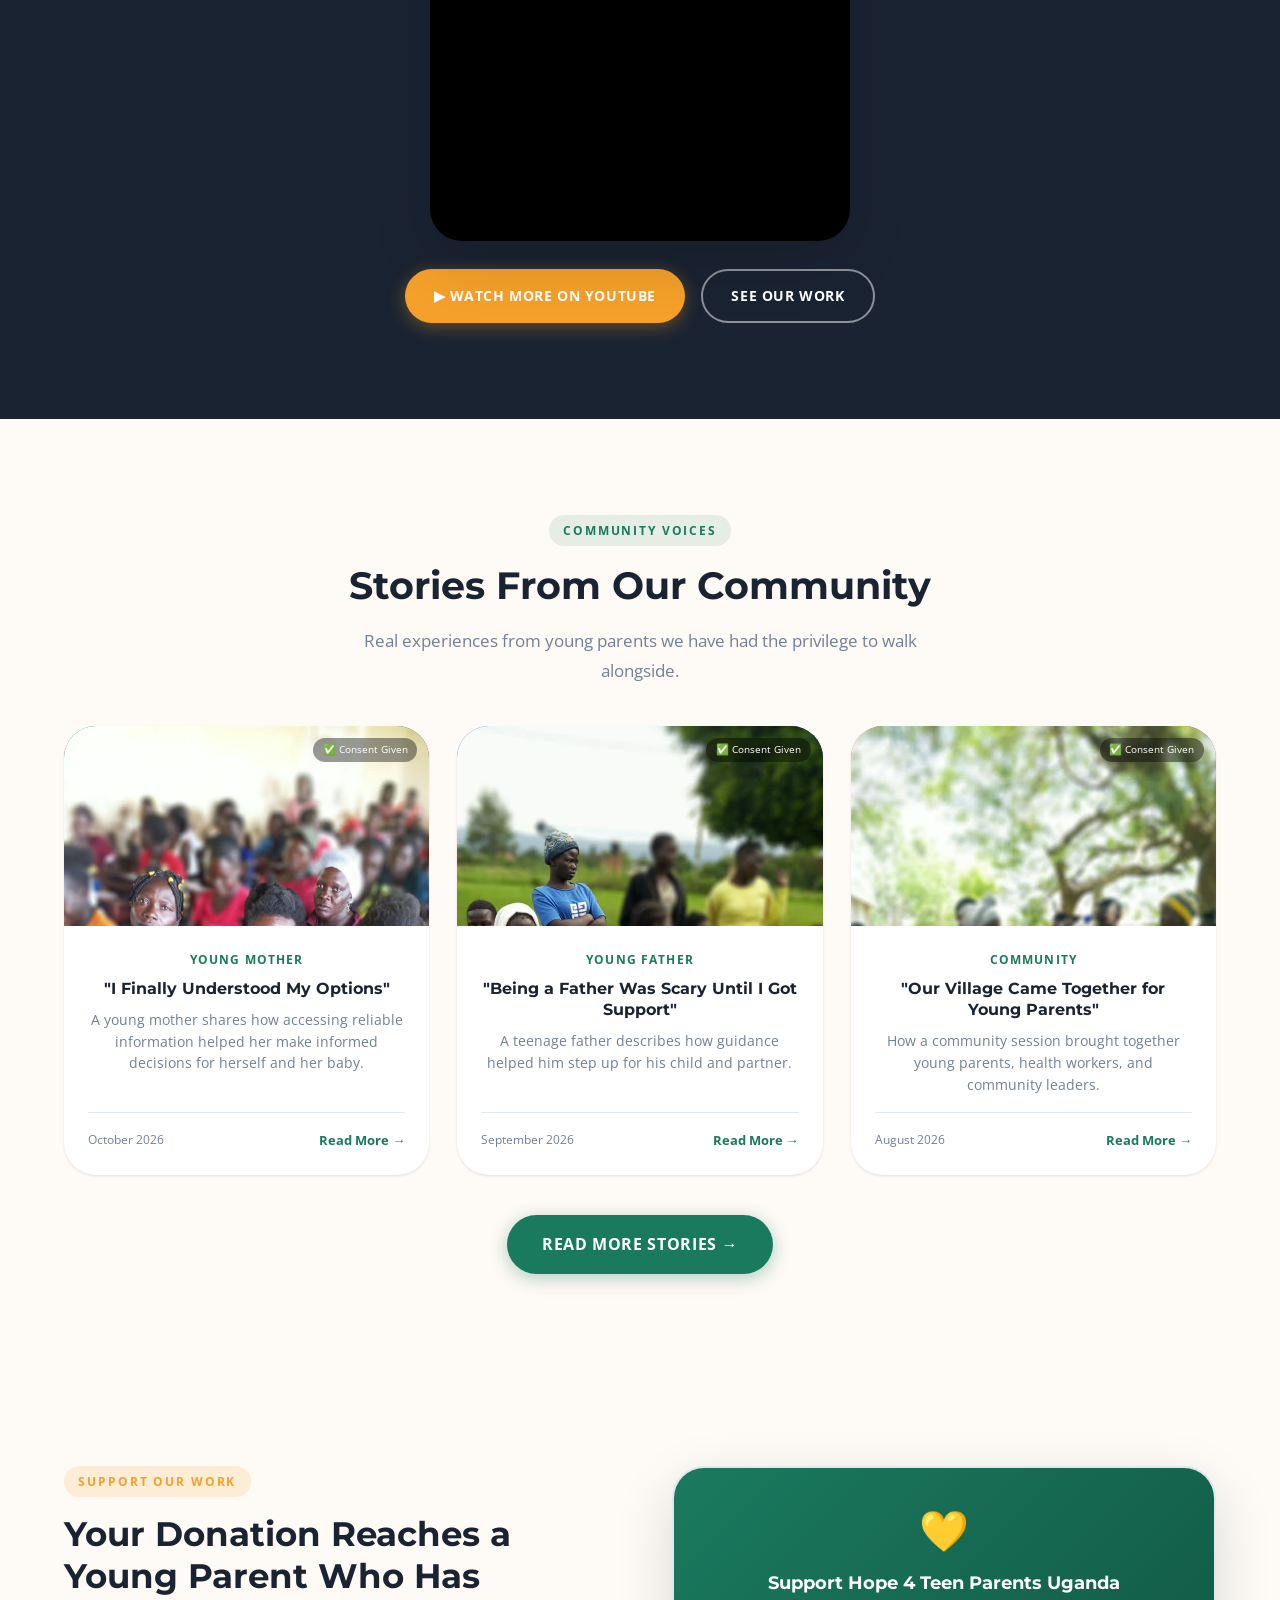
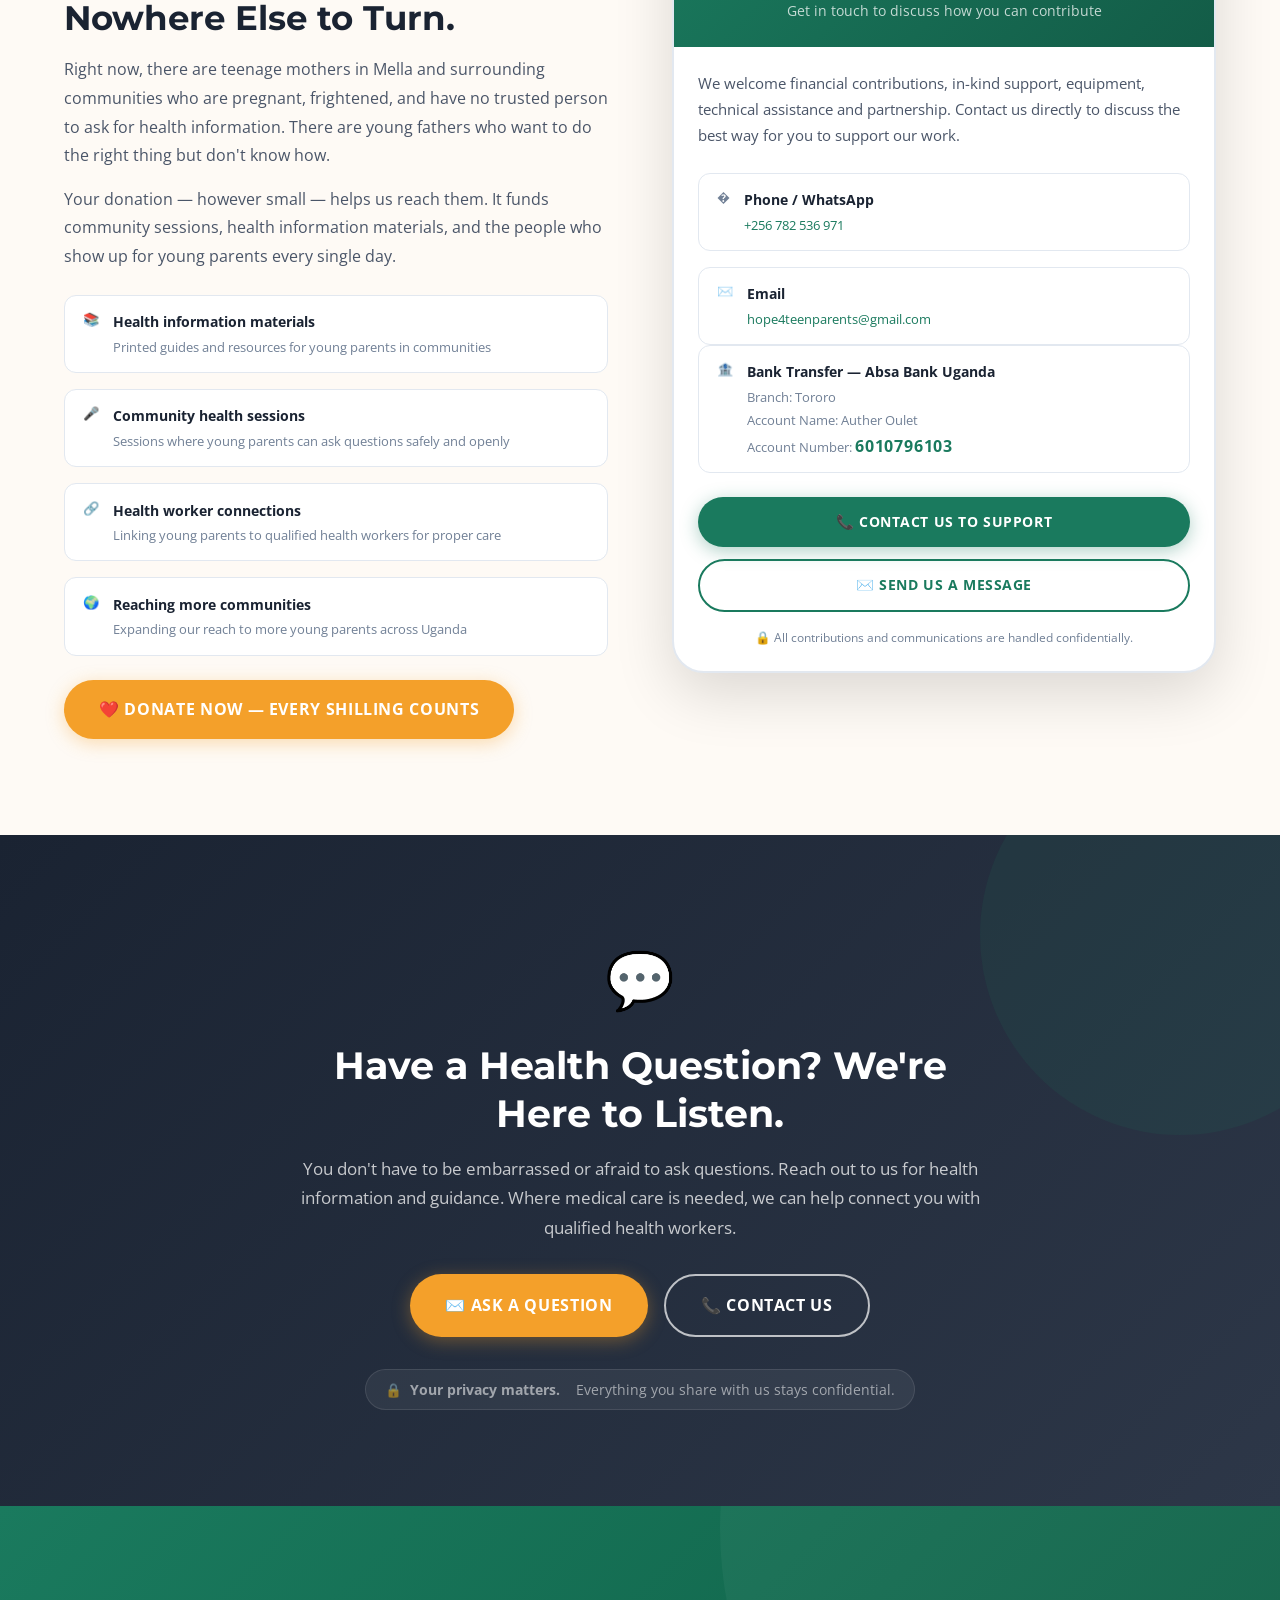
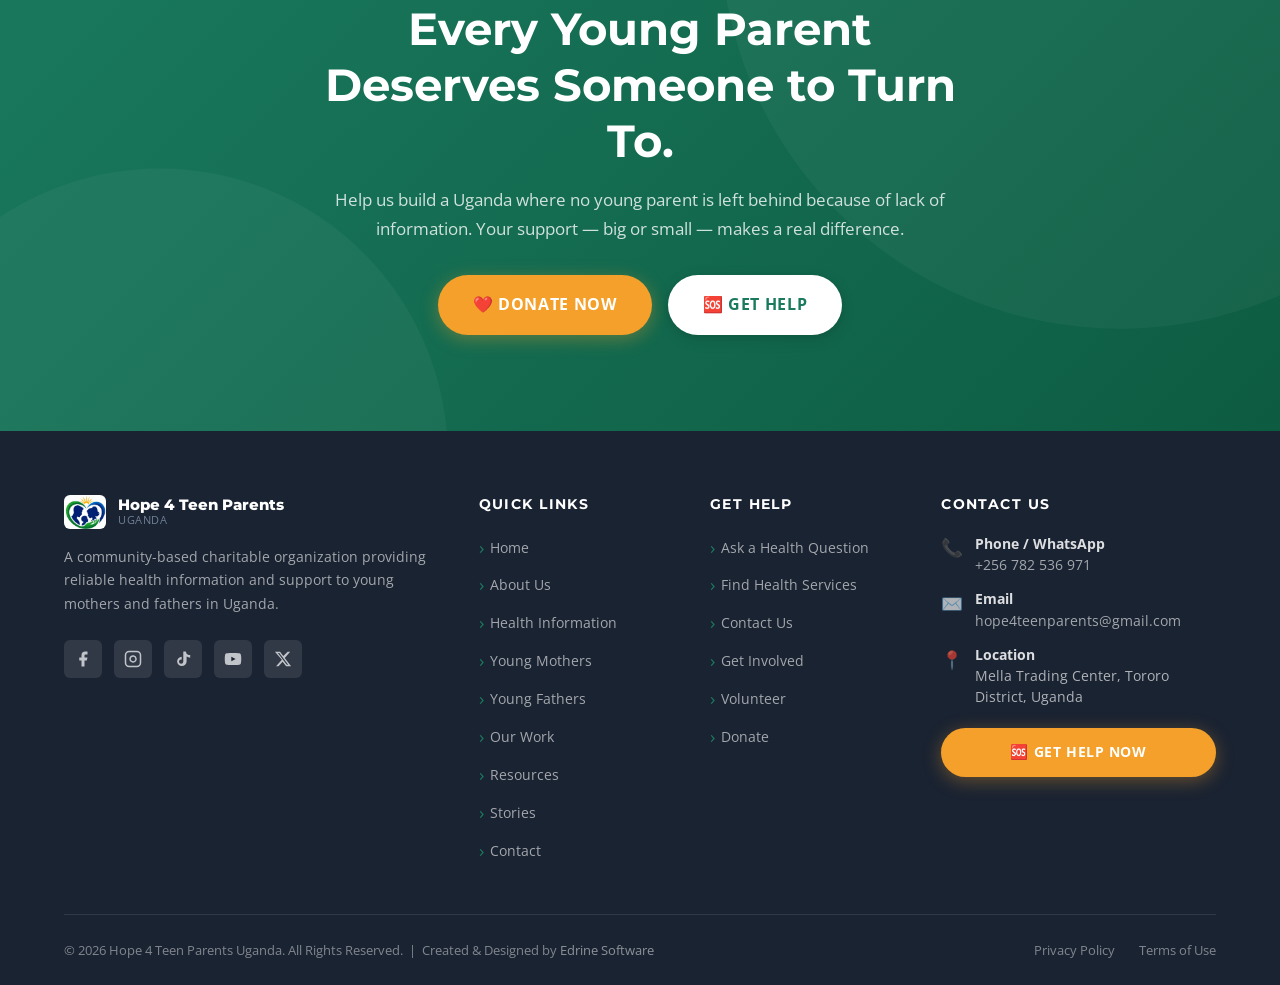
==== commit 3998d009: "Add Absa Bank Uganda donation details" ====
--- a/index.html
+++ b/index.html
@@ -445,6 +445,15 @@
                   </div>
                 </div>
 
+                                  <div class="donate-impact-item">
+                    <span class="donate-impact-icon">&#x1F3E6;</span>
+                    <div>
+                      <strong>Bank Transfer &mdash; Absa Bank Uganda</strong>
+                      <span>Branch: Tororo</span>
+                      <span>Account Name: Auther Oulet</span>
+                      <span>Account Number: <strong style="color:var(--color-primary);font-size:1rem;letter-spacing:0.05em;">6010796103</strong></span>
+                    </div>
+                  </div>
                 <a href="contact.html" class="btn btn-primary" style="width:100%;justify-content:center;margin-top:1.5rem;">
                   📞 Contact Us to Support
                 </a>
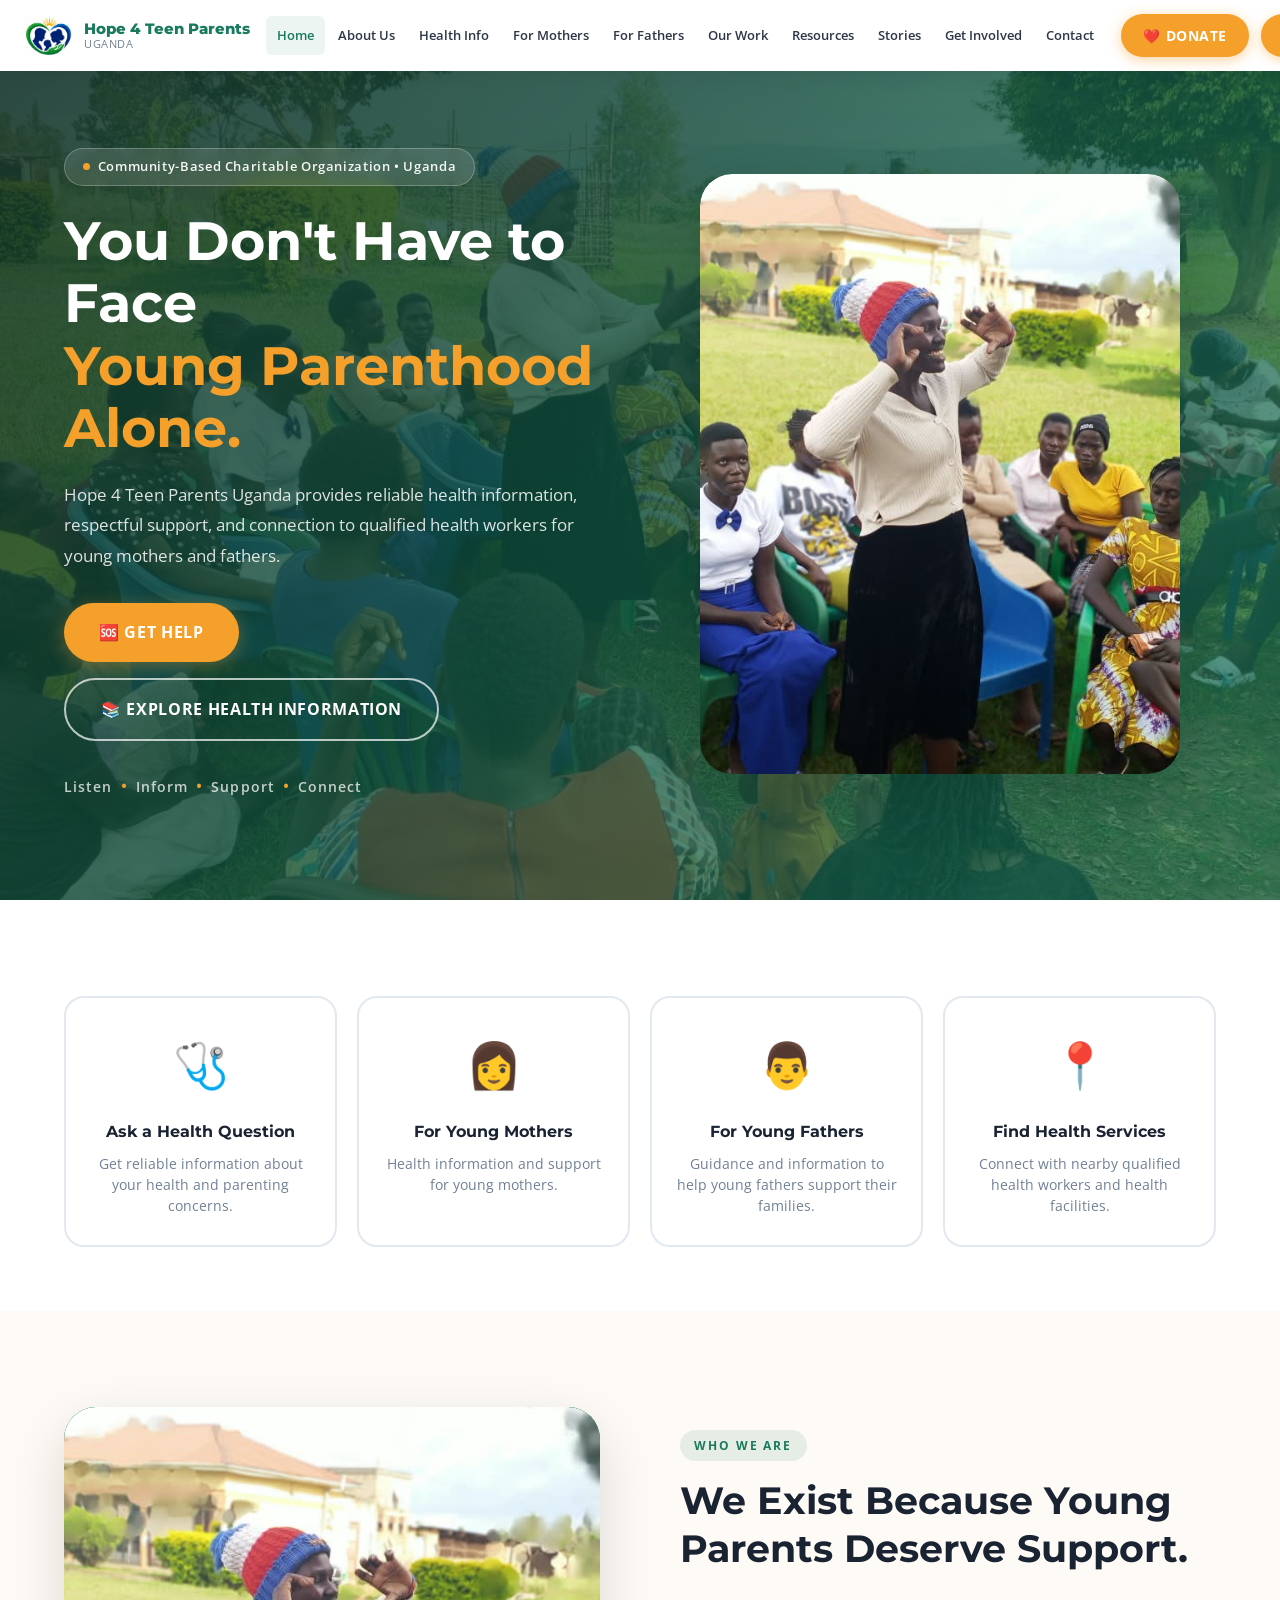
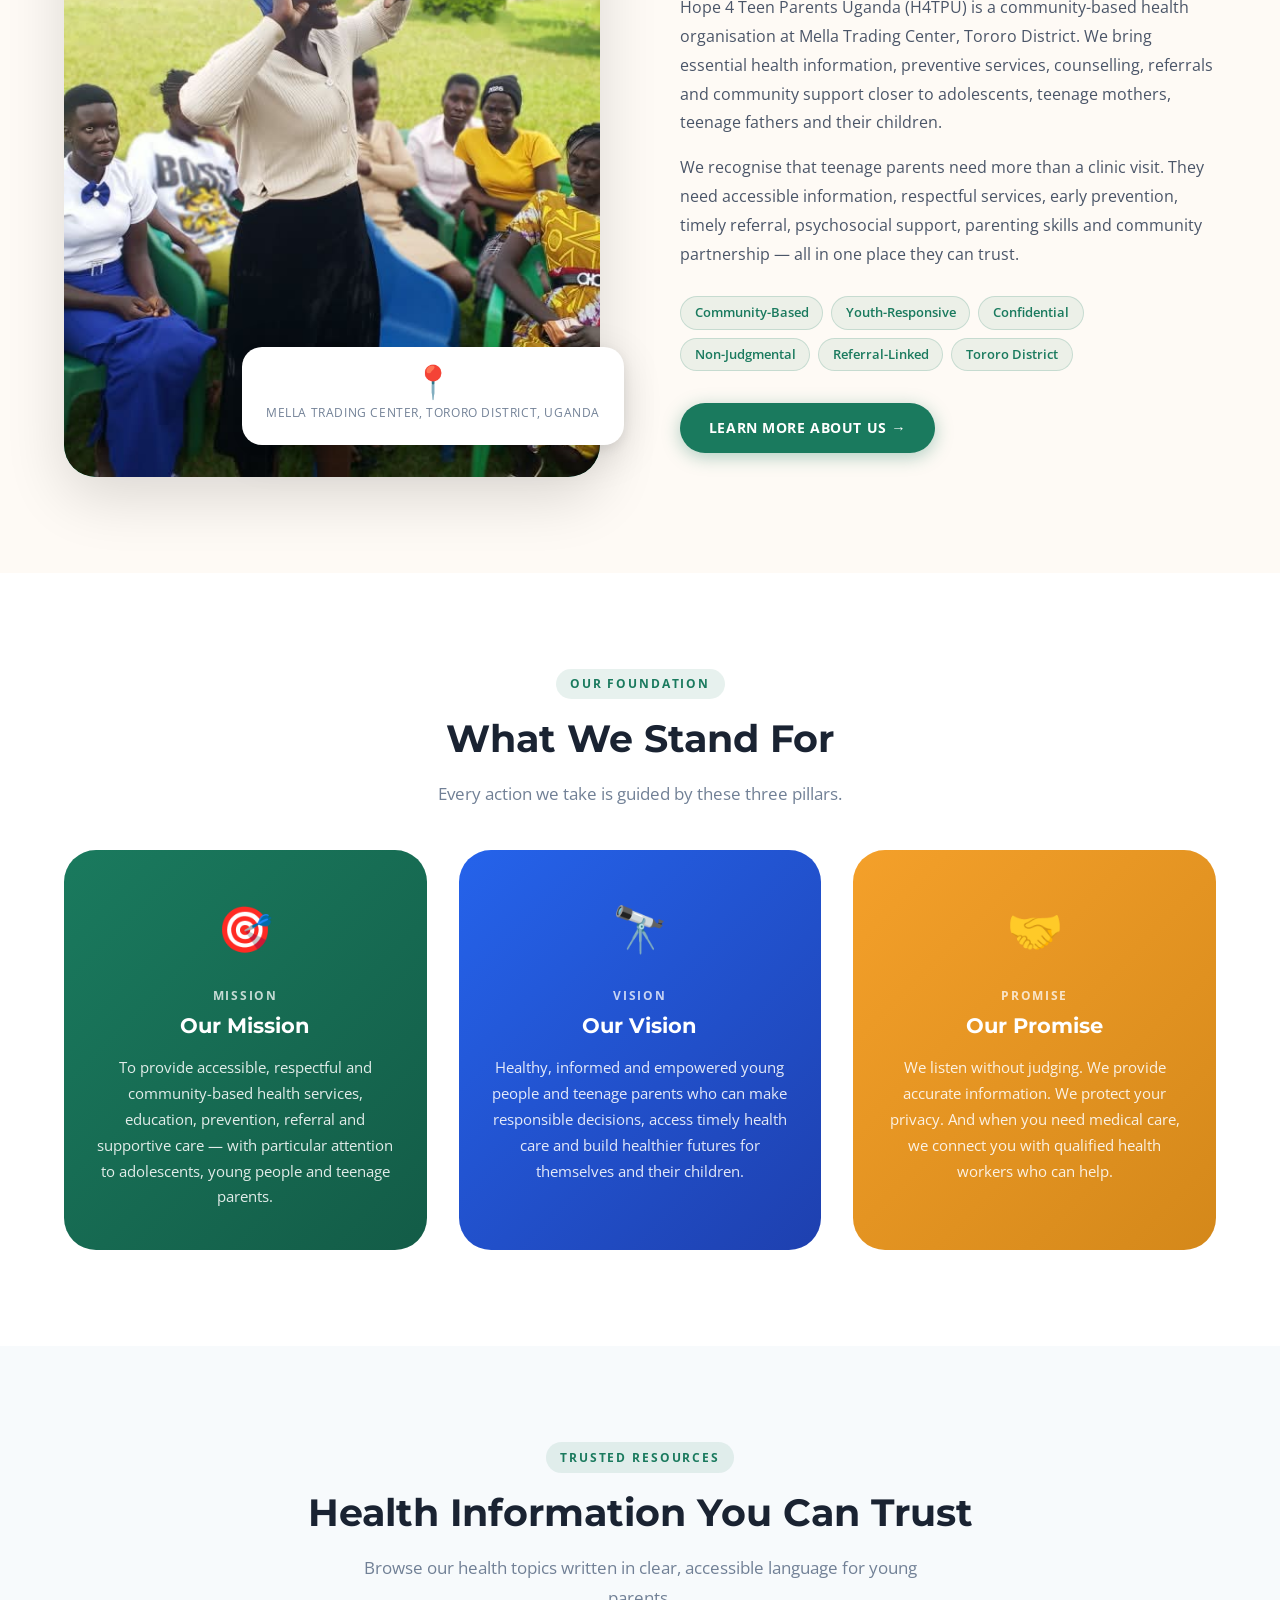
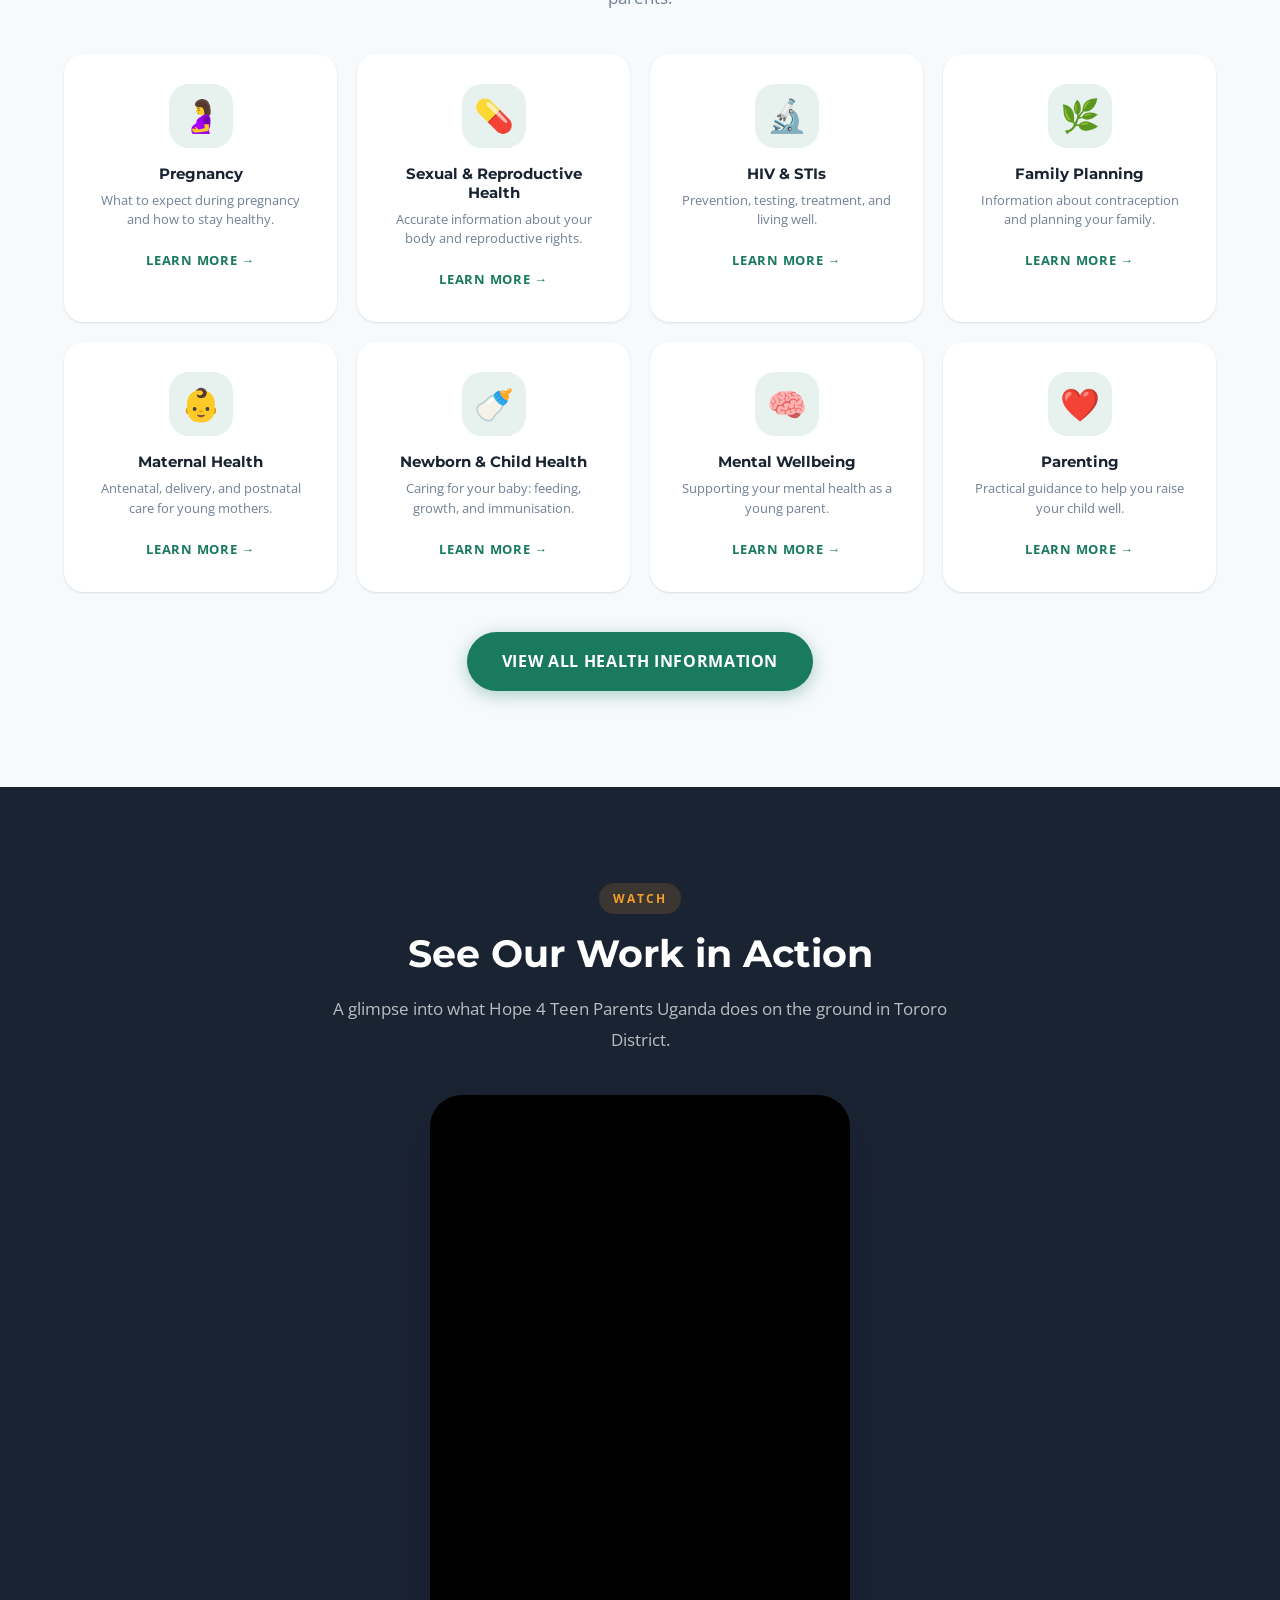
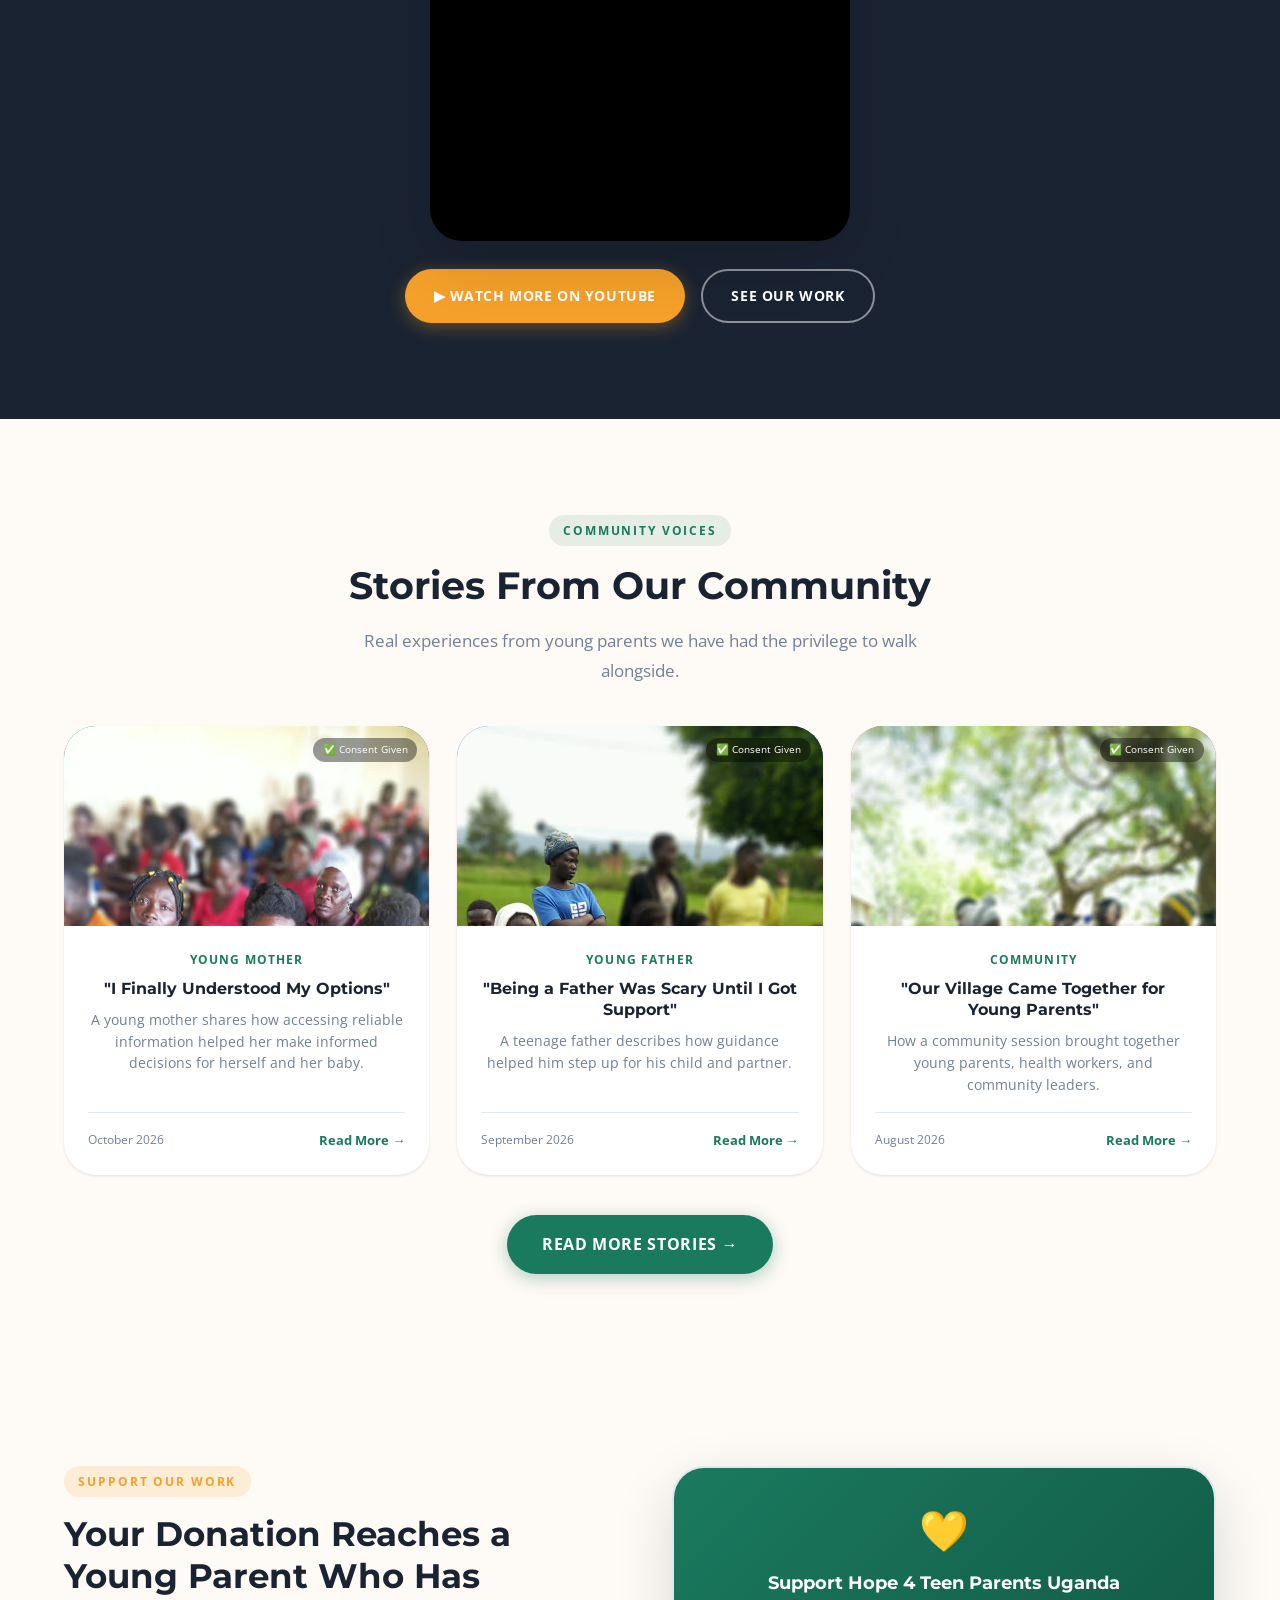
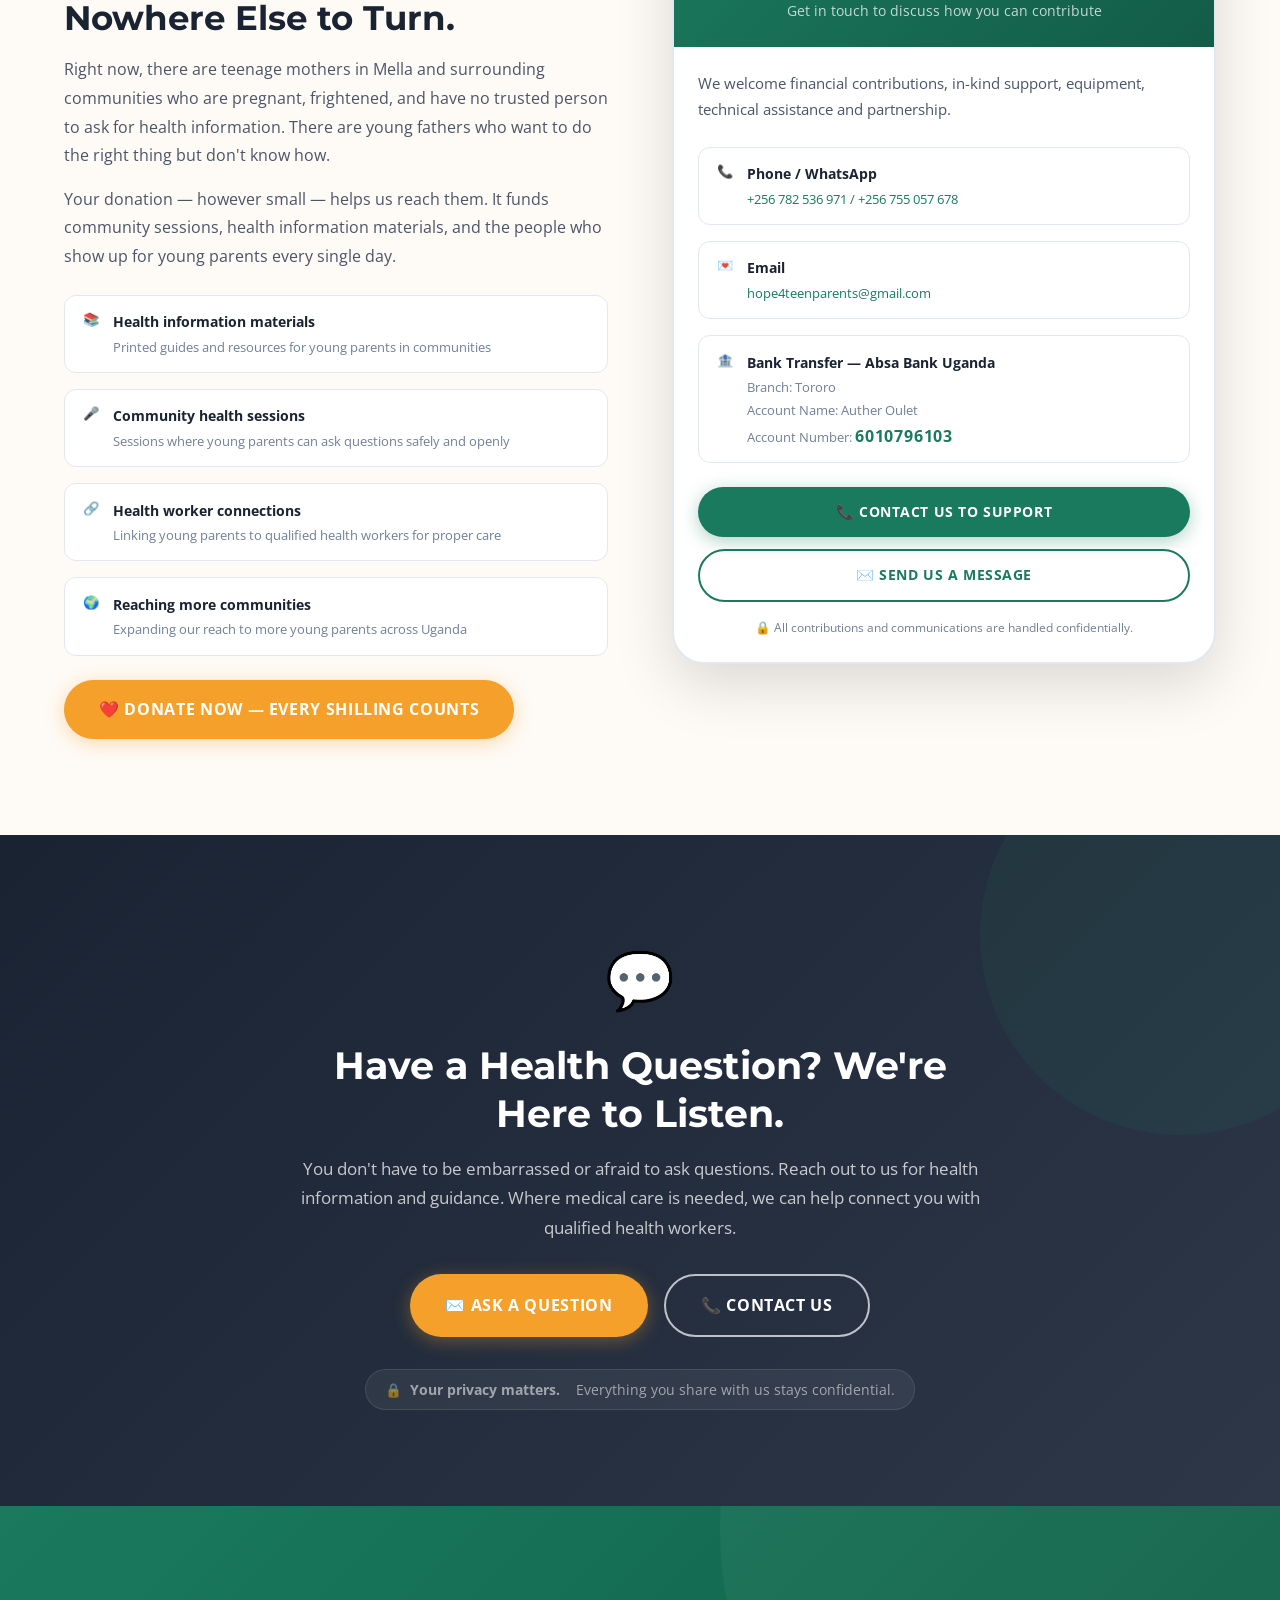
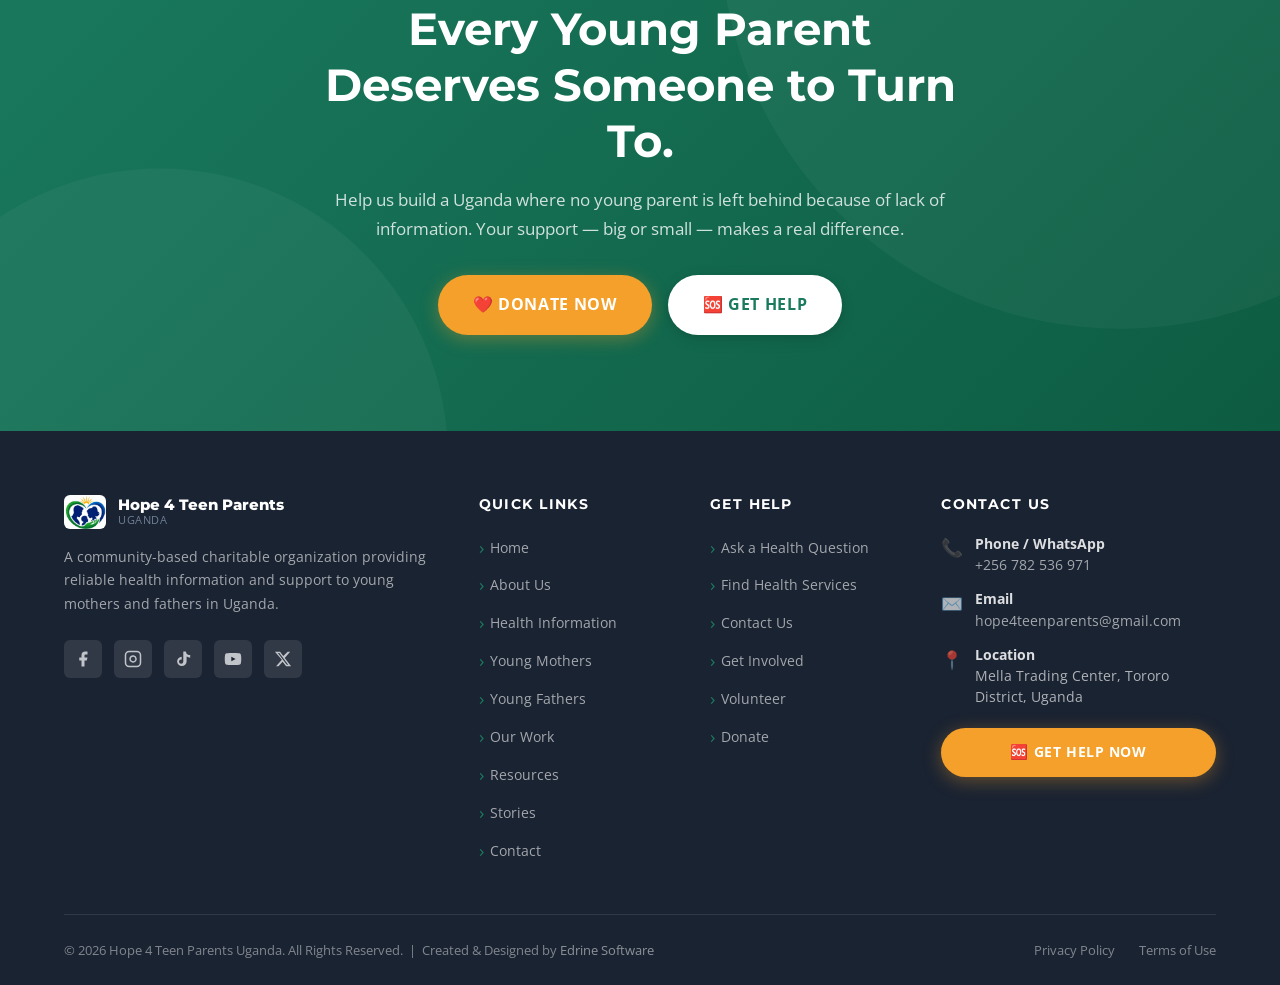
==== commit 4884f53e: "Fix bank details display in donate section" ====
--- a/index.html
+++ b/index.html
@@ -431,22 +431,19 @@
 
               <div style="padding:1.5rem;">
                 <p style="font-size:0.92rem;color:var(--color-mid);line-height:1.75;margin-bottom:1.5rem;">
-                  We welcome financial contributions, in-kind support, equipment, technical assistance and partnership. Contact us directly to discuss the best way for you to support our work.
+                  We welcome financial contributions, in-kind support, equipment, technical assistance and partnership.
                 </p>
-
                 <div class="donate-impact-list">
                   <div class="donate-impact-item">
-                    <span class="donate-impact-icon">�</span>
-                    <div><strong>Phone / WhatsApp</strong><span><a href="tel:+256782536971" style="color:var(--color-primary);">+256 782 536 971</a></span></div>
+                    <span class="donate-impact-icon">&#128222;</span>
+                    <div><strong>Phone / WhatsApp</strong><span><a href="tel:+256782536971" style="color:var(--color-primary);">+256 782 536 971 / +256 755 057 678</a></span></div>
                   </div>
                   <div class="donate-impact-item">
-                    <span class="donate-impact-icon">✉️</span>
+                    <span class="donate-impact-icon">&#128140;</span>
                     <div><strong>Email</strong><span><a href="mailto:hope4teenparents@gmail.com" style="color:var(--color-primary);">hope4teenparents@gmail.com</a></span></div>
                   </div>
-                </div>
-
-                                  <div class="donate-impact-item">
-                    <span class="donate-impact-icon">&#x1F3E6;</span>
+                  <div class="donate-impact-item">
+                    <span class="donate-impact-icon">&#127974;</span>
                     <div>
                       <strong>Bank Transfer &mdash; Absa Bank Uganda</strong>
                       <span>Branch: Tororo</span>
@@ -454,6 +451,7 @@
                       <span>Account Number: <strong style="color:var(--color-primary);font-size:1rem;letter-spacing:0.05em;">6010796103</strong></span>
                     </div>
                   </div>
+                </div>
                 <a href="contact.html" class="btn btn-primary" style="width:100%;justify-content:center;margin-top:1.5rem;">
                   📞 Contact Us to Support
                 </a>
